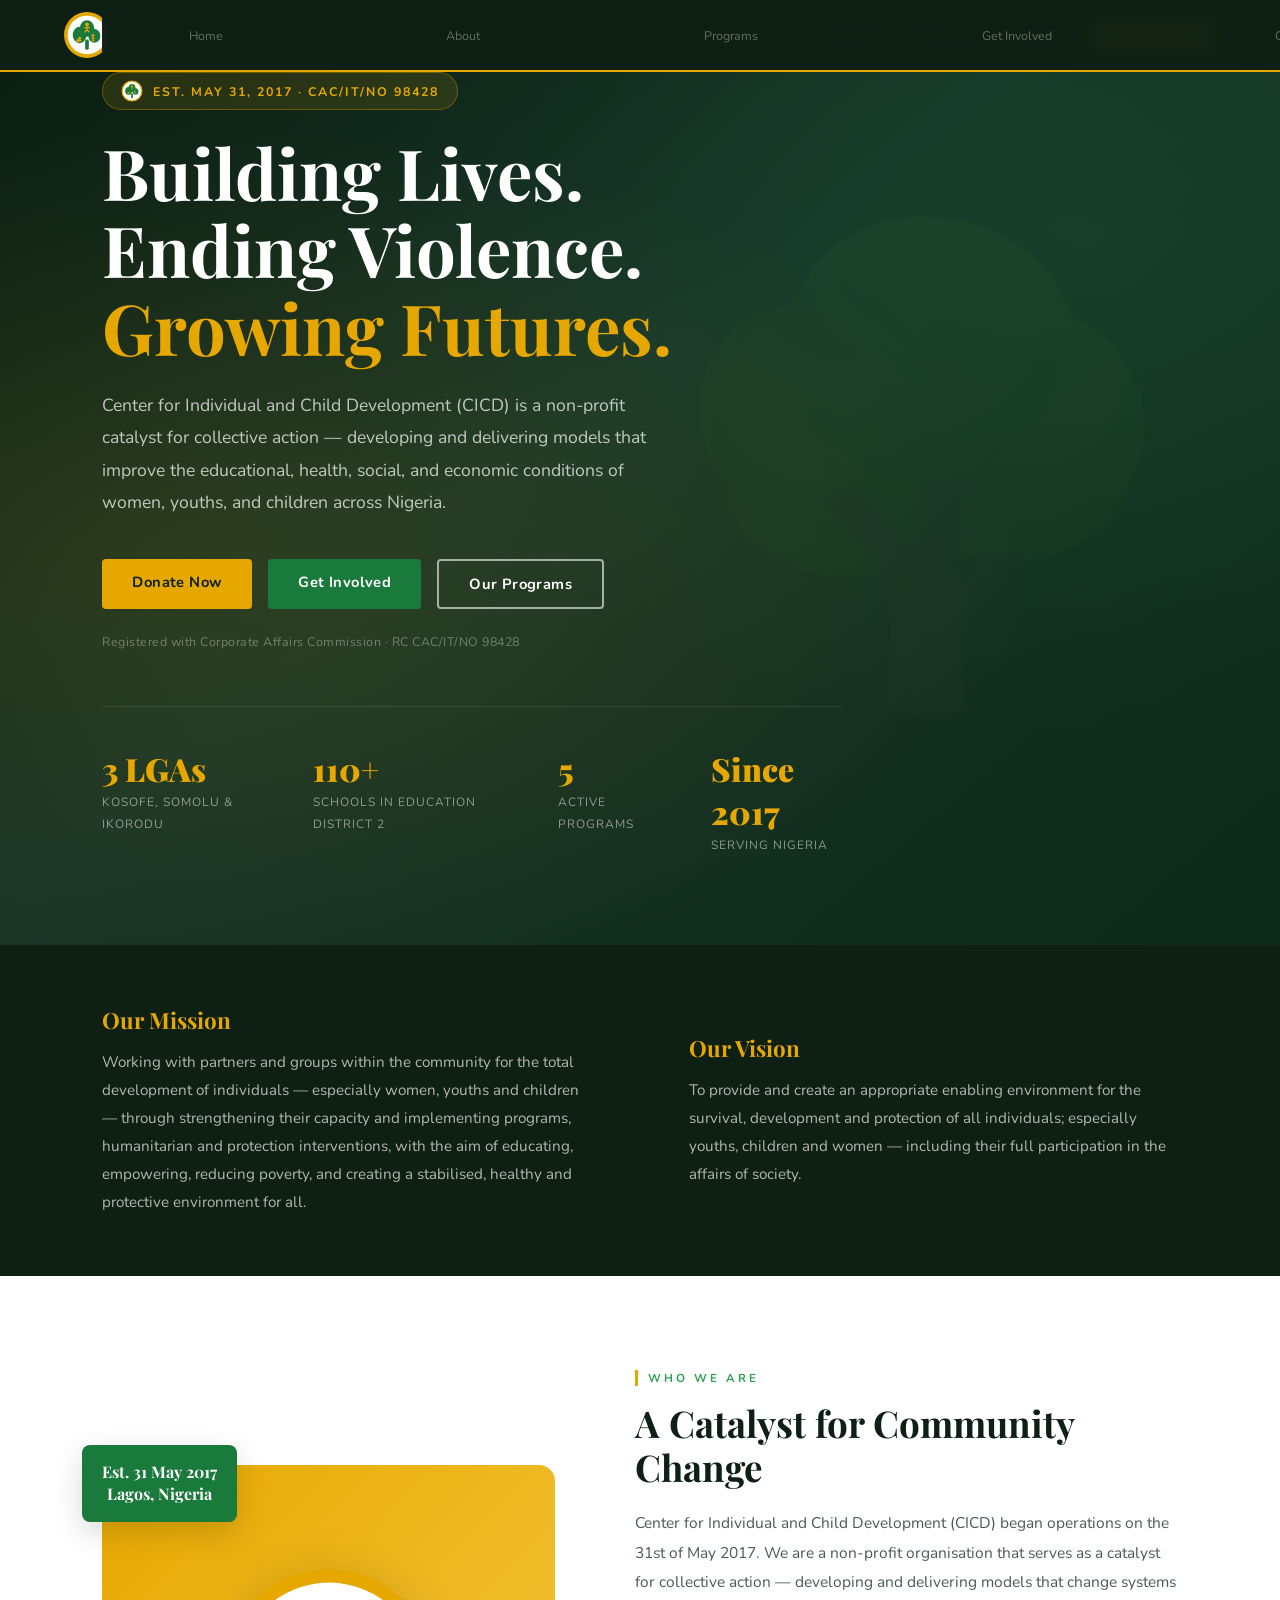
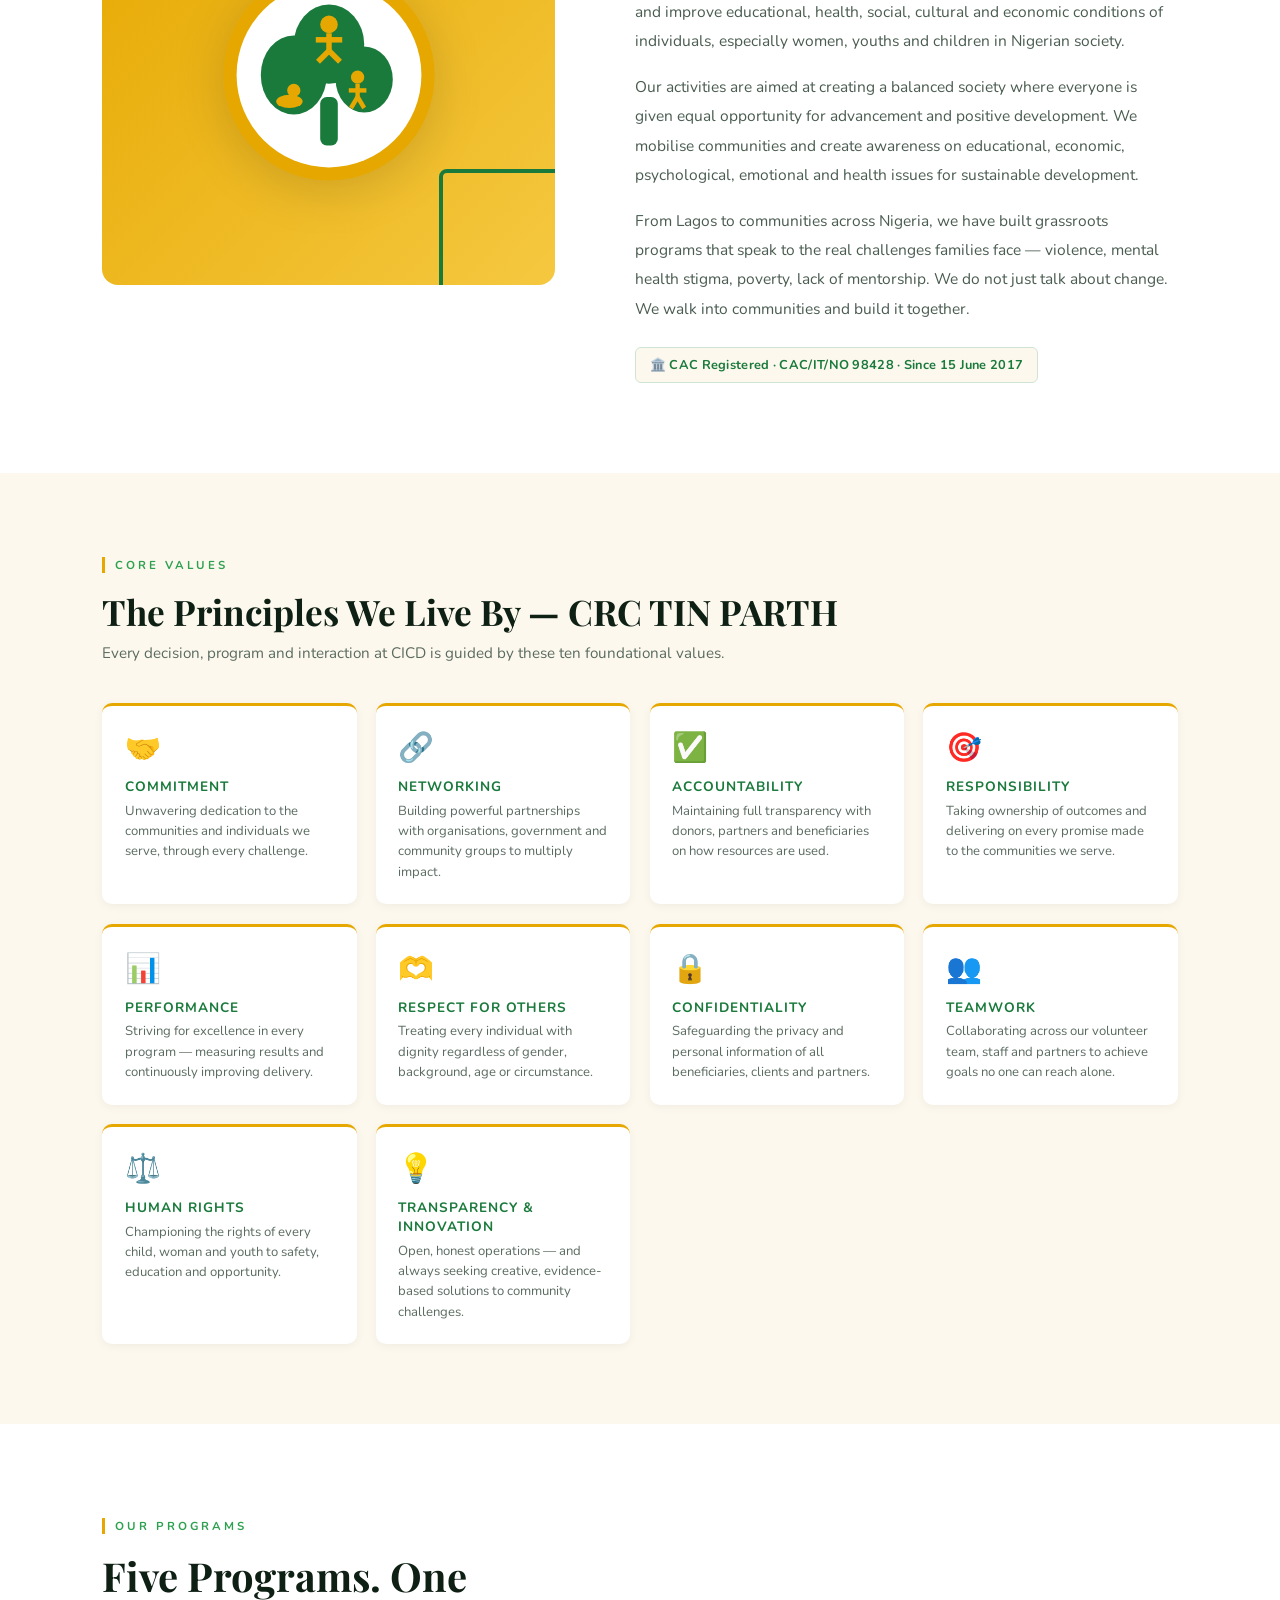
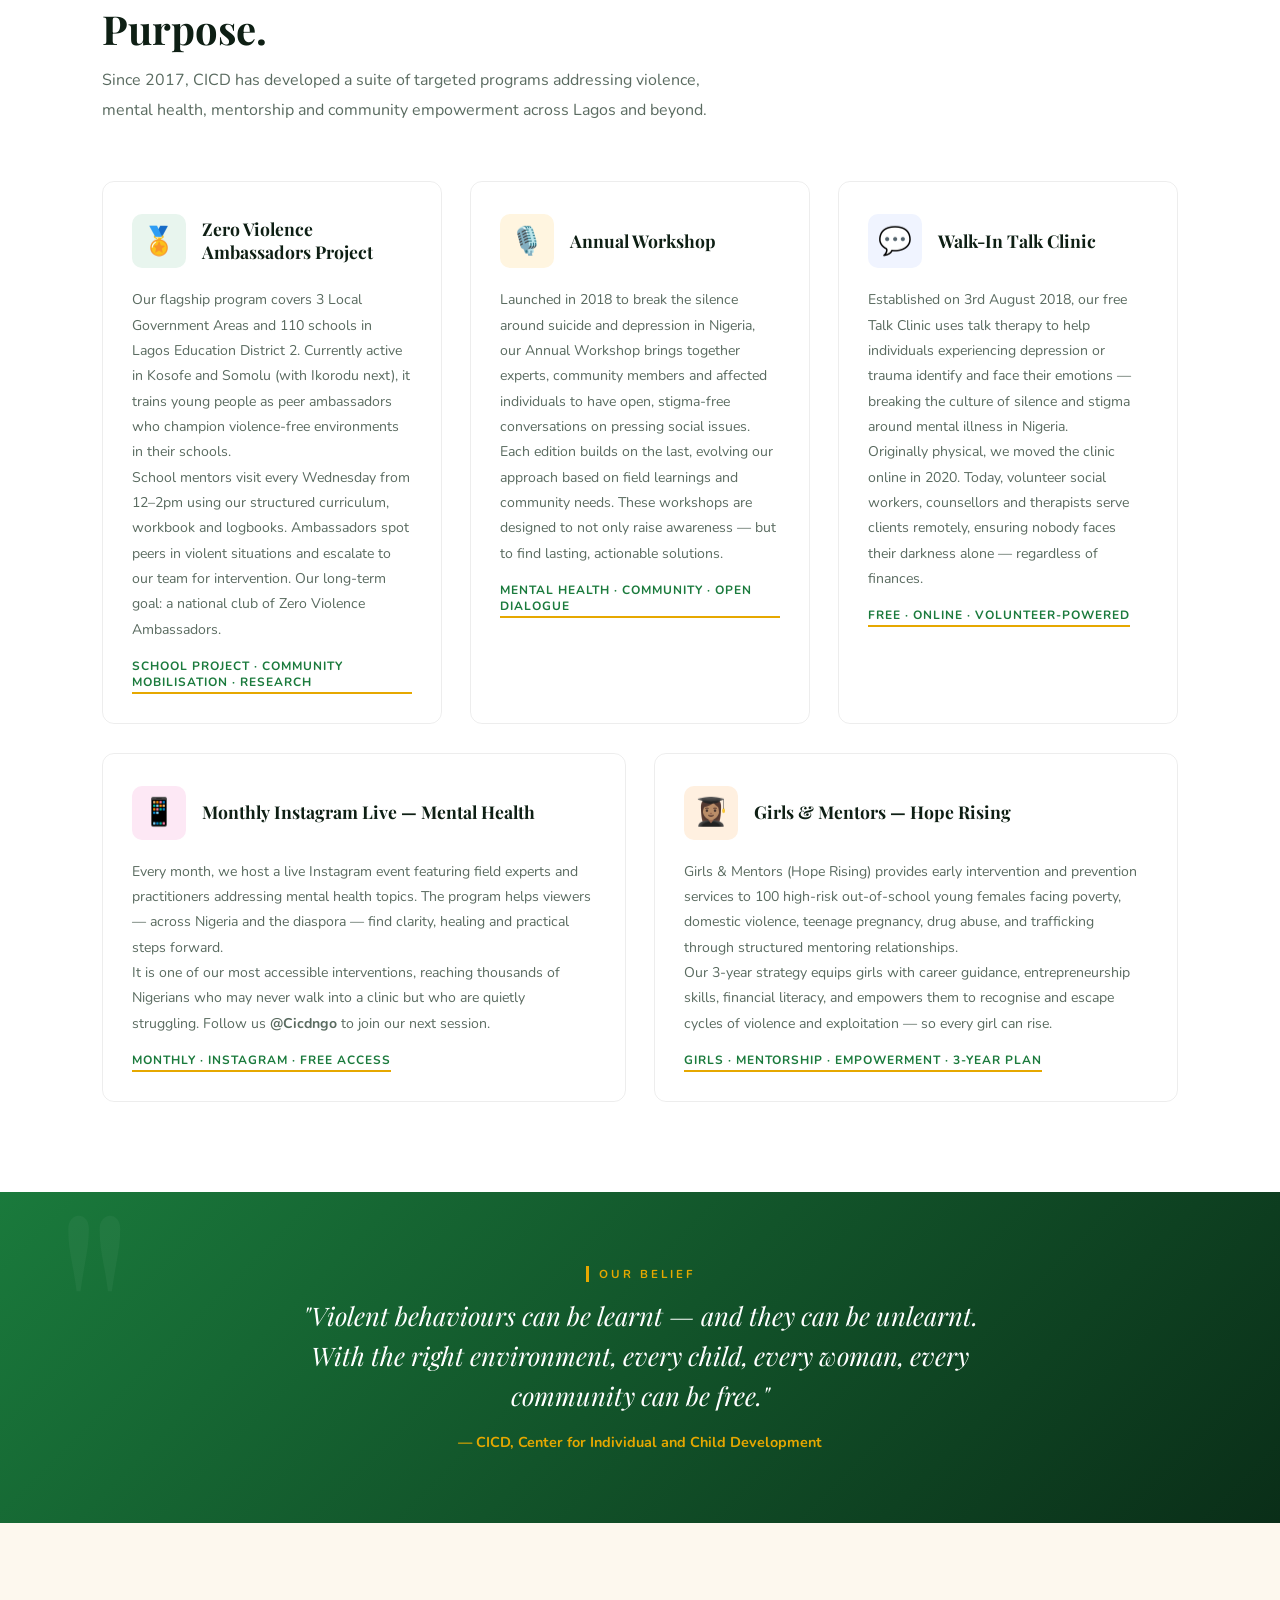
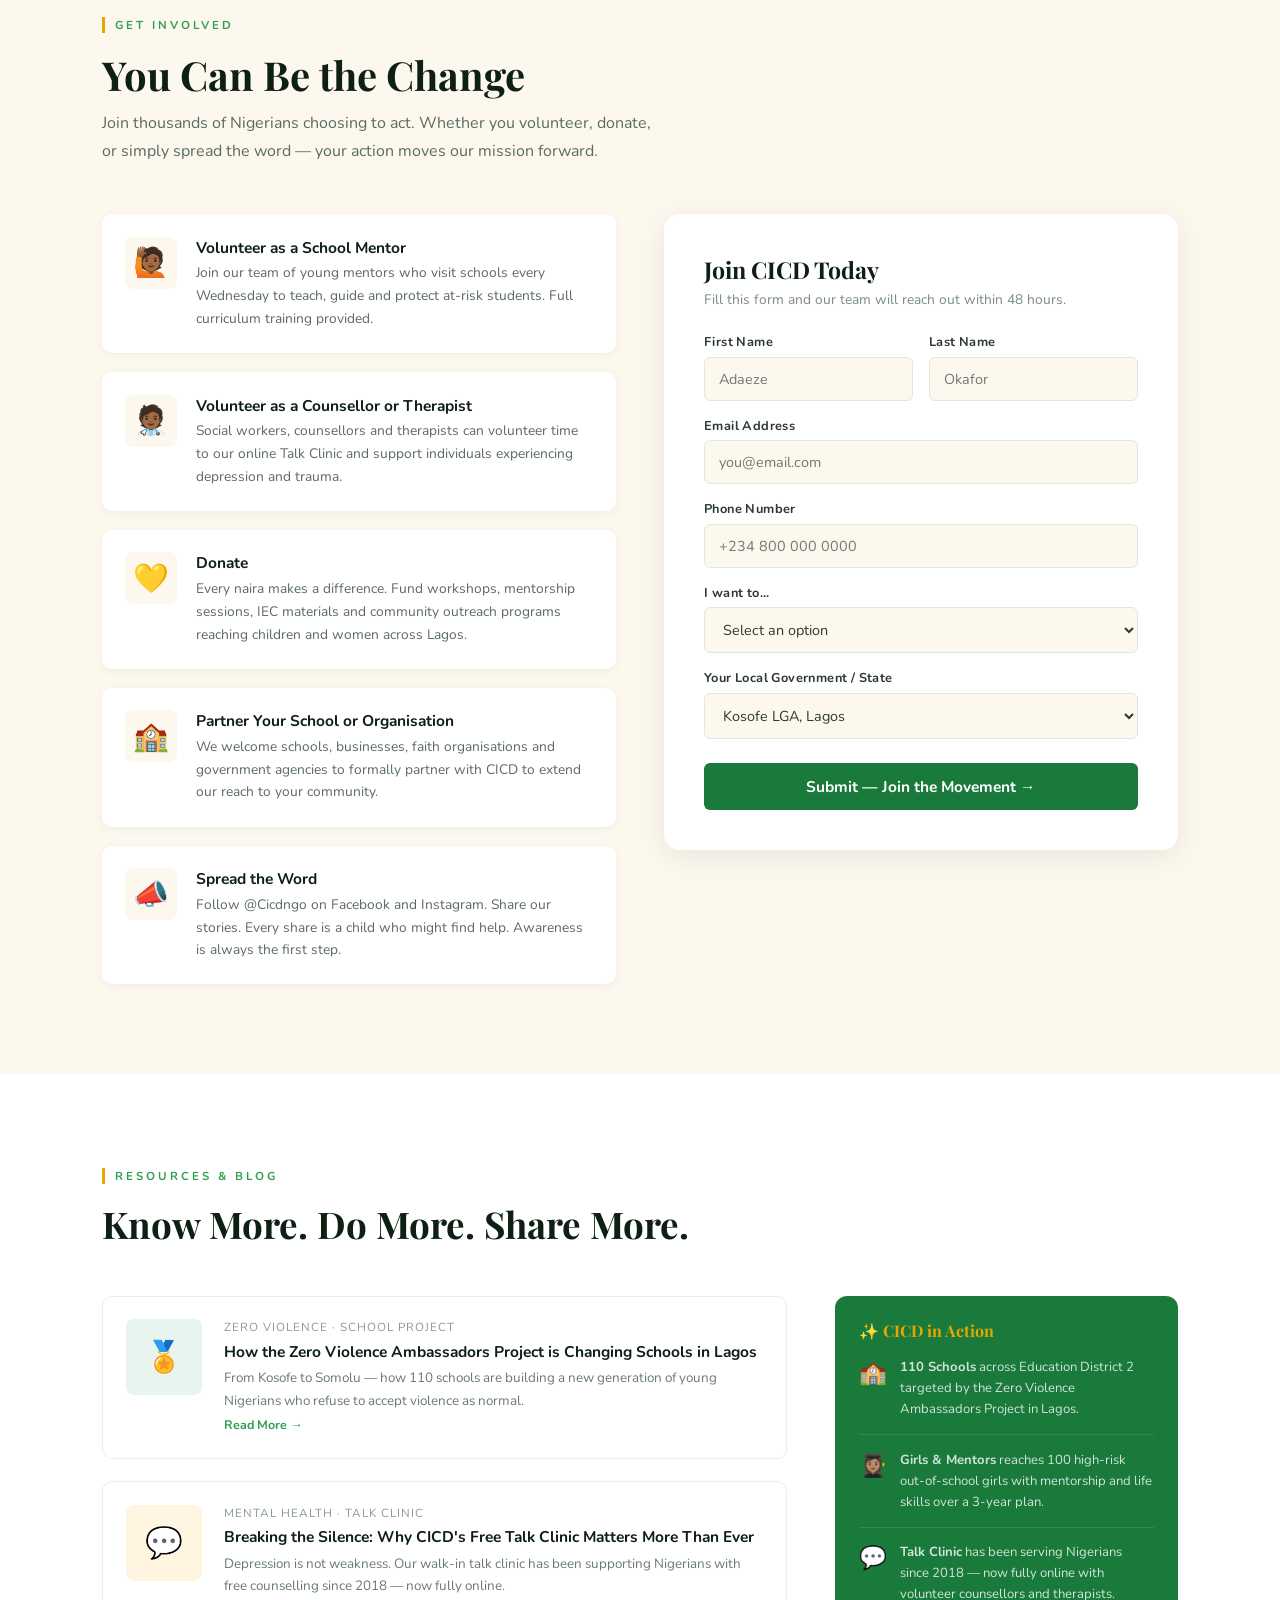
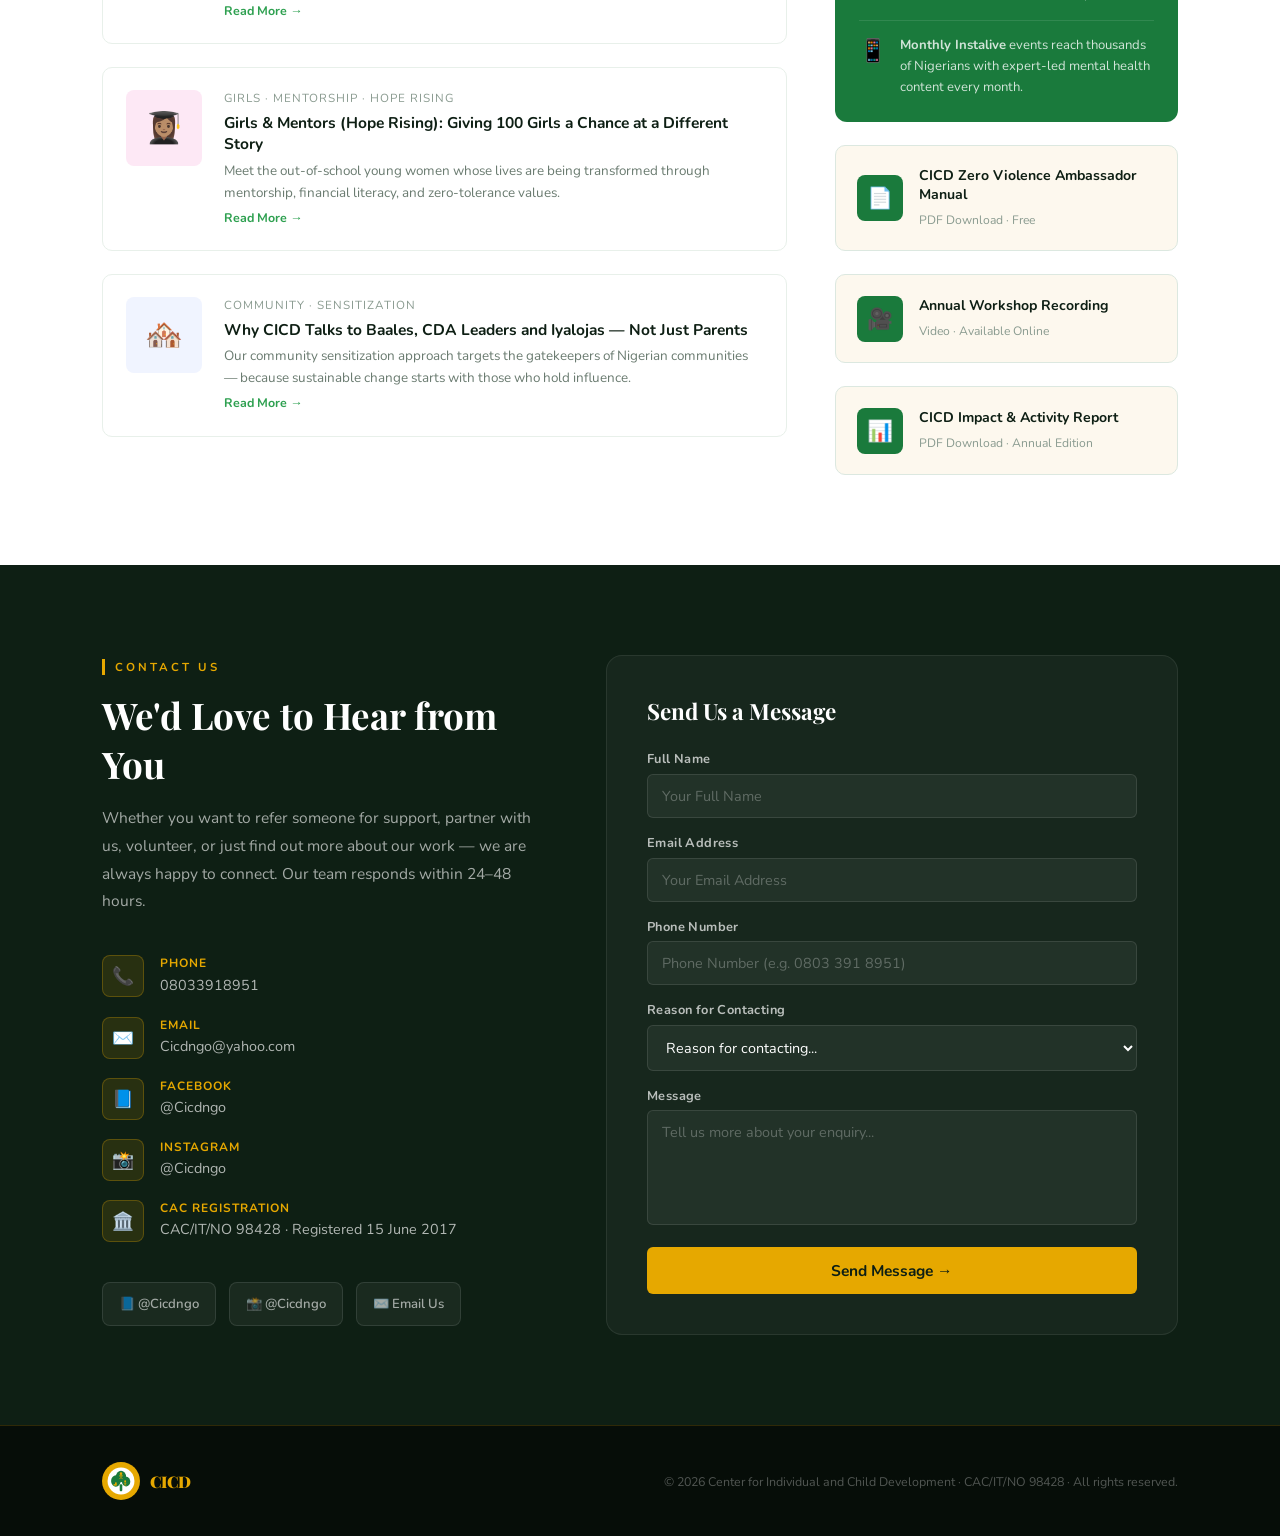
==== index.html @ a1759b42 "Initial commit: CICD NGO website" ====
<!DOCTYPE html>
<html lang="en">
<head>
<meta charset="UTF-8">
<meta name="viewport" content="width=device-width, initial-scale=1.0">
<title>CICD — Center for Individual and Child Development</title>
<meta name="description" content="Center for Individual and Child Development (CICD) is a Lagos-based non-profit developing programs that improve educational, health, social, and economic conditions for women, youths, and children across Nigeria.">
<meta property="og:title" content="CICD — Center for Individual and Child Development">
<meta property="og:description" content="A non-profit catalyst for collective action — ending violence, building lives and growing futures across Nigeria since 2017.">
<meta property="og:type" content="website">
<meta name="twitter:card" content="summary">
<meta name="twitter:title" content="CICD — Center for Individual and Child Development">
<meta name="twitter:description" content="A non-profit catalyst for collective action — ending violence, building lives and growing futures across Nigeria since 2017.">
<link rel="icon" href="data:image/svg+xml,<svg xmlns='http://www.w3.org/2000/svg' viewBox='0 0 100 100'><circle cx='50' cy='50' r='50' fill='%23e6a800'/><circle cx='50' cy='50' r='42' fill='white'/><rect x='46' y='58' width='8' height='24' rx='3' fill='%231a7a3c'/><ellipse cx='34' cy='50' rx='15' ry='18' fill='%231a7a3c'/><ellipse cx='66' cy='52' rx='13' ry='15' fill='%231a7a3c'/><ellipse cx='50' cy='34' rx='16' ry='18' fill='%231a7a3c'/></svg>" type="image/svg+xml">
<link rel="preconnect" href="https://fonts.googleapis.com">
<link rel="preconnect" href="https://fonts.gstatic.com" crossorigin>
<link href="https://fonts.googleapis.com/css2?family=Playfair+Display:wght@700;900&family=Nunito:wght@300;400;600;700&display=swap" rel="stylesheet">
<style>
  :root {
    --green: #1a7a3c;
    --green-light: #2ea050;
    --gold: #e6a800;
    --gold-dark: #c48f00;
    --cream: #fdf8ee;
    --dark: #0e1f14;
    --text: #2c3a2e;
    --white: #ffffff;
    --accent: #f5a623;
  }

  * { margin: 0; padding: 0; box-sizing: border-box; }
  html { scroll-behavior: smooth; }

  body {
    font-family: 'Nunito', sans-serif;
    color: var(--text);
    background: var(--cream);
    overflow-x: hidden;
  }

  h1, h2, h3 { font-family: 'Playfair Display', serif; }

  /* ===== NAV ===== */
  nav {
    position: fixed; top: 0; width: 100%; z-index: 1000;
    background: rgba(14,31,20,0.97);
    backdrop-filter: blur(10px);
    display: flex; align-items: center; justify-content: space-between;
    padding: 0 5%;
    height: 72px;
    border-bottom: 2px solid var(--gold);
  }

  .nav-brand {
    display: flex; align-items: center; gap: 12px;
    text-decoration: none;
  }

  /* CICD Logo SVG embedded */
  .nav-logo-img {
    width: 46px; height: 46px;
    border-radius: 50%;
    background: var(--gold);
    display: flex; align-items: center; justify-content: center;
    font-size: 1.5rem;
    flex-shrink: 0;
    overflow: hidden;
  }

  .nav-logo-img svg { width: 100%; height: 100%; }

  .nav-logo-text {
    display: flex; flex-direction: column;
  }

  .nav-logo-abbr {
    font-family: 'Playfair Display', serif;
    color: var(--gold);
    font-size: 1.25rem;
    font-weight: 900;
    line-height: 1;
  }

  .nav-logo-full {
    color: rgba(255,255,255,0.55);
    font-size: 0.62rem;
    letter-spacing: 0.5px;
    line-height: 1.2;
  }

  .nav-links { display: flex; gap: 1.8rem; list-style: none; }
  .nav-links a {
    color: rgba(255,255,255,0.8);
    text-decoration: none;
    font-size: 0.88rem;
    font-weight: 600;
    letter-spacing: 0.4px;
    transition: color 0.2s;
  }
  .nav-links a:hover { color: var(--gold); }

  .nav-cta {
    background: var(--gold) !important;
    color: var(--dark) !important;
    padding: 8px 20px;
    border-radius: 4px;
    font-weight: 700 !important;
  }
  .nav-cta:hover { background: var(--gold-dark) !important; }

  /* ===== SECTIONS ===== */
  section { padding: 90px 8%; }

  .section-label {
    display: inline-block;
    font-size: 0.72rem;
    font-weight: 700;
    letter-spacing: 3px;
    text-transform: uppercase;
    color: var(--green-light);
    margin-bottom: 0.9rem;
    border-left: 3px solid var(--gold);
    padding-left: 10px;
  }

  .btn {
    display: inline-block;
    padding: 13px 30px;
    border-radius: 4px;
    font-weight: 700;
    font-size: 0.92rem;
    text-decoration: none;
    cursor: pointer;
    border: none;
    transition: all 0.2s;
    font-family: 'Nunito', sans-serif;
    letter-spacing: 0.4px;
  }

  .btn-primary { background: var(--green); color: var(--white); }
  .btn-primary:hover { background: var(--green-light); transform: translateY(-2px); box-shadow: 0 8px 20px rgba(26,122,60,0.3); }

  .btn-gold { background: var(--gold); color: var(--dark); }
  .btn-gold:hover { background: var(--gold-dark); transform: translateY(-2px); }

  .btn-outline { background: transparent; color: var(--white); border: 2px solid rgba(255,255,255,0.6); }
  .btn-outline:hover { background: var(--white); color: var(--dark); }

  /* ===== HERO ===== */
  #home {
    min-height: 100vh;
    background: linear-gradient(140deg, #0a1c0f 0%, #163328 45%, #0e2a18 100%);
    display: flex; align-items: center;
    position: relative;
    overflow: hidden;
    padding-top: 72px;
  }

  #home::before {
    content: '';
    position: absolute; inset: 0;
    background:
      radial-gradient(ellipse at 15% 60%, rgba(230,168,0,0.12) 0%, transparent 55%),
      radial-gradient(ellipse at 85% 25%, rgba(46,160,80,0.12) 0%, transparent 50%);
  }

  .hero-tree-bg {
    position: absolute;
    right: 6%;
    top: 50%;
    transform: translateY(-50%);
    opacity: 0.04;
    font-size: 28rem;
    pointer-events: none;
    user-select: none;
  }

  .hero-content {
    position: relative; z-index: 2;
    max-width: 740px;
    animation: fadeUp 0.9s ease both;
  }

  .hero-badge {
    display: inline-flex; align-items: center; gap: 10px;
    background: rgba(230,168,0,0.12);
    border: 1px solid rgba(230,168,0,0.35);
    color: var(--gold);
    padding: 7px 18px;
    border-radius: 100px;
    font-size: 0.78rem;
    font-weight: 700;
    letter-spacing: 2px;
    text-transform: uppercase;
    margin-bottom: 1.5rem;
  }

  /* inline CICD logo in hero */
  .hero-badge-logo {
    width: 22px; height: 22px;
    border-radius: 50%;
    overflow: hidden;
    display: inline-flex;
    flex-shrink: 0;
  }

  h1.hero-headline {
    font-size: clamp(2.6rem, 5.5vw, 4.5rem);
    color: var(--white);
    line-height: 1.1;
    margin-bottom: 1.4rem;
  }

  h1.hero-headline span { color: var(--gold); }

  .hero-mission {
    font-size: 1.1rem;
    color: rgba(255,255,255,0.72);
    line-height: 1.85;
    max-width: 580px;
    margin-bottom: 2.5rem;
  }

  .hero-btns { display: flex; gap: 1rem; flex-wrap: wrap; }

  .hero-reg {
    margin-top: 1.5rem;
    font-size: 0.78rem;
    color: rgba(255,255,255,0.35);
    letter-spacing: 0.5px;
  }

  .hero-stats {
    display: flex; gap: 3rem;
    margin-top: 3.5rem;
    padding-top: 2.5rem;
    border-top: 1px solid rgba(255,255,255,0.1);
    animation: fadeUp 0.9s 0.25s ease both;
  }

  .stat-num {
    font-family: 'Playfair Display', serif;
    font-size: 2rem;
    color: var(--gold);
    font-weight: 900;
    display: block;
  }

  .stat-label {
    font-size: 0.75rem;
    color: rgba(255,255,255,0.5);
    text-transform: uppercase;
    letter-spacing: 1px;
  }

  /* ===== MISSION/VISION STRIP ===== */
  .mv-strip {
    background: var(--dark);
    padding: 60px 8%;
    display: grid;
    grid-template-columns: 1fr 1px 1fr;
    gap: 3rem;
    align-items: center;
  }

  .mv-divider { background: rgba(230,168,0,0.25); }

  .mv-item h3 {
    font-size: 1.4rem;
    color: var(--gold);
    margin-bottom: 0.8rem;
  }

  .mv-item p { color: rgba(255,255,255,0.68); line-height: 1.85; font-size: 0.95rem; }

  /* ===== ABOUT ===== */
  #about { background: var(--white); }

  .about-grid {
    display: grid;
    grid-template-columns: 1fr 1.2fr;
    gap: 5rem;
    align-items: center;
  }

  .about-visual { position: relative; }

  .about-logo-box {
    background: linear-gradient(135deg, var(--gold) 0%, #f5c840 100%);
    border-radius: 16px;
    height: 420px;
    display: flex; align-items: center; justify-content: center;
    position: relative;
    overflow: hidden;
  }

  .about-logo-box::after {
    content: '';
    position: absolute;
    bottom: -22px; right: -22px;
    width: 130px; height: 130px;
    border: 4px solid var(--green);
    border-radius: 8px;
  }

  /* Big CICD logo in about section */
  .about-cicd-logo {
    width: 220px; height: 220px;
    filter: drop-shadow(0 8px 24px rgba(0,0,0,0.15));
  }

  .about-badge {
    position: absolute;
    top: -20px; left: -20px;
    background: var(--green);
    color: var(--white);
    padding: 16px 20px;
    border-radius: 8px;
    font-family: 'Playfair Display', serif;
    font-size: 1rem;
    font-weight: 700;
    text-align: center;
    line-height: 1.4;
    box-shadow: 0 10px 30px rgba(0,0,0,0.15);
  }

  .about-text h2 { font-size: 2.3rem; color: var(--dark); line-height: 1.2; margin-bottom: 1.2rem; }
  .about-text p { font-size: 0.97rem; line-height: 1.9; color: #4a5c50; margin-bottom: 1rem; }

  .reg-chip {
    display: inline-flex; align-items: center; gap: 8px;
    background: var(--cream);
    border: 1px solid #d0e4d4;
    border-radius: 6px;
    padding: 8px 14px;
    font-size: 0.8rem;
    color: var(--green);
    font-weight: 700;
    margin-top: 0.5rem;
    letter-spacing: 0.3px;
  }

  /* Core Values */
  .values-section { background: var(--cream); padding: 80px 8%; }

  .values-section h2 { font-size: 2.2rem; color: var(--dark); margin-bottom: 0.5rem; }
  .values-sub { font-size: 0.95rem; color: #5a6b60; margin-bottom: 2.5rem; }

  .values-grid {
    display: grid;
    grid-template-columns: repeat(4, 1fr);
    gap: 1.2rem;
  }

  .value-card {
    background: var(--white);
    border-radius: 10px;
    padding: 1.4rem;
    border-top: 3px solid var(--gold);
    box-shadow: 0 2px 10px rgba(0,0,0,0.05);
    transition: transform 0.2s;
  }

  .value-card:hover { transform: translateY(-4px); }

  .value-icon { font-size: 1.8rem; margin-bottom: 0.6rem; }

  .value-card h4 {
    font-size: 0.85rem;
    font-weight: 700;
    color: var(--green);
    text-transform: uppercase;
    letter-spacing: 1px;
    margin-bottom: 0.3rem;
  }

  .value-card p { font-size: 0.82rem; color: #5a6b60; line-height: 1.55; }

  /* ===== PROGRAMS ===== */
  #programs { background: var(--white); }

  #programs h2 { font-size: 2.5rem; color: var(--dark); max-width: 520px; margin-bottom: 0.7rem; }
  #programs .intro { font-size: 1rem; color: #5a6b60; max-width: 620px; line-height: 1.85; margin-bottom: 3.5rem; }

  .programs-grid {
    display: grid;
    grid-template-columns: repeat(3, 1fr);
    gap: 1.8rem;
    margin-bottom: 1.8rem;
  }

  .programs-row2 {
    display: grid;
    grid-template-columns: repeat(2, 1fr);
    gap: 1.8rem;
  }

  .program-card {
    border-radius: 12px;
    overflow: hidden;
    border: 1px solid rgba(0,0,0,0.07);
    transition: transform 0.3s, box-shadow 0.3s;
  }

  .program-card:hover { transform: translateY(-7px); box-shadow: 0 14px 40px rgba(0,0,0,0.1); }

  .program-header {
    padding: 2rem 1.8rem 1.2rem;
    display: flex; align-items: center; gap: 1rem;
  }

  .prog-icon {
    width: 54px; height: 54px;
    border-radius: 10px;
    display: flex; align-items: center; justify-content: center;
    font-size: 1.7rem;
    flex-shrink: 0;
  }

  .program-header h3 { font-size: 1.1rem; color: var(--dark); line-height: 1.3; }

  .program-body { padding: 0 1.8rem 1.8rem; }
  .program-body p { font-size: 0.88rem; line-height: 1.8; color: #5a6b60; }

  .prog-tag {
    display: inline-block;
    margin-top: 1rem;
    font-size: 0.75rem;
    font-weight: 700;
    color: var(--green);
    text-transform: uppercase;
    letter-spacing: 1px;
    border-bottom: 2px solid var(--gold);
    padding-bottom: 2px;
  }

  /* QUOTE STRIP */
  .quote-strip {
    background: linear-gradient(135deg, var(--green) 0%, #0a2e18 100%);
    padding: 70px 8%;
    text-align: center;
    position: relative;
    overflow: hidden;
  }

  .quote-strip::before {
    content: '"';
    position: absolute;
    top: -30px; left: 4%;
    font-size: 18rem;
    font-family: 'Playfair Display', serif;
    color: rgba(255,255,255,0.04);
    line-height: 1;
  }

  .quote-strip blockquote {
    font-family: 'Playfair Display', serif;
    font-size: 1.6rem;
    color: var(--white);
    line-height: 1.55;
    max-width: 680px;
    margin: 0 auto 1rem;
    font-style: italic;
    position: relative; z-index: 2;
  }

  .quote-strip cite { font-size: 0.9rem; color: var(--gold); font-style: normal; font-weight: 700; }

  /* ===== GET INVOLVED ===== */
  #get-involved { background: var(--cream); }

  #get-involved h2 { font-size: 2.5rem; color: var(--dark); margin-bottom: 0.5rem; }
  #get-involved .sub { font-size: 1rem; color: #5a6b60; max-width: 560px; line-height: 1.8; margin-bottom: 3rem; }

  .involve-grid {
    display: grid;
    grid-template-columns: 1fr 1fr;
    gap: 3rem;
    align-items: start;
  }

  .ways-list { display: flex; flex-direction: column; gap: 1.2rem; }

  .way-item {
    display: flex; align-items: flex-start; gap: 1.2rem;
    background: var(--white);
    border-radius: 10px;
    padding: 1.4rem;
    box-shadow: 0 2px 10px rgba(0,0,0,0.05);
    transition: transform 0.2s;
  }

  .way-item:hover { transform: translateX(6px); }

  .way-icon {
    font-size: 1.8rem;
    width: 52px; height: 52px;
    display: flex; align-items: center; justify-content: center;
    background: var(--cream);
    border-radius: 8px;
    flex-shrink: 0;
  }

  .way-text h4 { font-size: 0.97rem; color: var(--dark); margin-bottom: 0.3rem; }
  .way-text p { font-size: 0.86rem; color: #5a6b60; line-height: 1.65; }

  .involve-form {
    background: var(--white);
    border-radius: 16px;
    padding: 2.5rem;
    box-shadow: 0 6px 30px rgba(0,0,0,0.08);
  }

  .involve-form h3 { font-size: 1.45rem; color: var(--dark); margin-bottom: 0.3rem; }
  .involve-form .form-sub { font-size: 0.86rem; color: #7a8b80; margin-bottom: 1.5rem; }

  .form-group { margin-bottom: 1rem; }

  .form-group label {
    display: block;
    font-size: 0.8rem;
    font-weight: 700;
    color: var(--text);
    margin-bottom: 0.35rem;
    letter-spacing: 0.4px;
  }

  .form-group input,
  .form-group select,
  .form-group textarea {
    width: 100%;
    padding: 11px 14px;
    border: 1.5px solid #dce8e0;
    border-radius: 6px;
    font-family: 'Nunito', sans-serif;
    font-size: 0.9rem;
    color: var(--text);
    background: var(--cream);
    transition: border-color 0.2s;
    outline: none;
  }

  .form-group input:focus,
  .form-group select:focus,
  .form-group textarea:focus { border-color: var(--green-light); }

  .form-row { display: grid; grid-template-columns: 1fr 1fr; gap: 1rem; }

  .form-submit {
    width: 100%;
    padding: 13px;
    background: var(--green);
    color: var(--white);
    border: none;
    border-radius: 6px;
    font-family: 'Nunito', sans-serif;
    font-size: 0.97rem;
    font-weight: 700;
    cursor: pointer;
    transition: background 0.2s, transform 0.2s;
    margin-top: 0.5rem;
  }

  .form-submit:hover { background: var(--green-light); transform: translateY(-2px); }

  /* ===== RESOURCES ===== */
  #resources { background: var(--white); }
  #resources h2 { font-size: 2.3rem; color: var(--dark); margin-bottom: 0.5rem; }

  .resources-grid {
    display: grid;
    grid-template-columns: 2fr 1fr;
    gap: 3rem;
    margin-top: 3rem;
  }

  .blog-list { display: flex; flex-direction: column; gap: 1.4rem; }

  .blog-card {
    display: flex; gap: 1.4rem;
    padding: 1.4rem;
    border: 1px solid #e8f0ea;
    border-radius: 10px;
    transition: border-color 0.2s, box-shadow 0.2s;
  }

  .blog-card:hover { border-color: var(--green-light); box-shadow: 0 4px 16px rgba(46,160,80,0.1); }

  .blog-thumb {
    width: 76px; height: 76px;
    border-radius: 8px;
    display: flex; align-items: center; justify-content: center;
    font-size: 1.9rem;
    flex-shrink: 0;
  }

  .blog-meta { font-size: 0.73rem; color: #8a9b90; margin-bottom: 0.35rem; text-transform: uppercase; letter-spacing: 1px; }

  .blog-card h4 { font-size: 0.97rem; color: var(--dark); margin-bottom: 0.3rem; line-height: 1.4; }
  .blog-card p { font-size: 0.84rem; color: #6a7b70; line-height: 1.65; }

  .blog-read { font-size: 0.78rem; font-weight: 700; color: var(--green-light); text-decoration: none; display: inline-block; margin-top: 0.3rem; }

  .resources-sidebar { display: flex; flex-direction: column; gap: 1.4rem; }

  .download-card {
    background: var(--cream);
    border-radius: 10px;
    padding: 1.3rem;
    display: flex; align-items: center; gap: 1rem;
    text-decoration: none;
    transition: transform 0.2s;
    border: 1px solid #dce8e0;
  }

  .download-card:hover { transform: translateY(-4px); }

  .dl-icon {
    width: 46px; height: 46px;
    background: var(--green);
    border-radius: 8px;
    display: flex; align-items: center; justify-content: center;
    font-size: 1.3rem;
    flex-shrink: 0;
  }

  .dl-info h4 { font-size: 0.88rem; color: var(--dark); margin-bottom: 0.2rem; }
  .dl-info span { font-size: 0.76rem; color: #8a9b90; }

  .sidebar-impact {
    background: var(--green);
    border-radius: 12px;
    padding: 1.5rem;
    color: var(--white);
  }

  .sidebar-impact h3 { font-size: 1rem; color: var(--gold); margin-bottom: 1rem; }

  .impact-item {
    display: flex; gap: 0.8rem;
    align-items: flex-start;
    margin-bottom: 0.9rem;
    padding-bottom: 0.9rem;
    border-bottom: 1px solid rgba(255,255,255,0.1);
  }

  .impact-item:last-child { border: none; margin: 0; padding: 0; }
  .impact-item .emoji { font-size: 1.4rem; }
  .impact-item p { font-size: 0.82rem; line-height: 1.6; color: rgba(255,255,255,0.8); }

  /* ===== CONTACT ===== */
  #contact { background: var(--dark); }

  .contact-grid {
    display: grid;
    grid-template-columns: 1fr 1.3fr;
    gap: 4rem;
    align-items: start;
  }

  .contact-info h2 { font-size: 2.3rem; color: var(--white); margin-bottom: 1rem; }
  .contact-info > p { font-size: 0.97rem; color: rgba(255,255,255,0.62); line-height: 1.8; margin-bottom: 2.5rem; }

  .contact-details { display: flex; flex-direction: column; gap: 1.2rem; }

  .contact-item { display: flex; align-items: flex-start; gap: 1rem; }

  .contact-icon {
    width: 42px; height: 42px;
    background: rgba(230,168,0,0.12);
    border: 1px solid rgba(230,168,0,0.28);
    border-radius: 8px;
    display: flex; align-items: center; justify-content: center;
    font-size: 1.1rem;
    flex-shrink: 0;
  }

  .contact-item h4 { font-size: 0.75rem; color: var(--gold); margin-bottom: 0.2rem; letter-spacing: 1px; text-transform: uppercase; }
  .contact-item p { font-size: 0.9rem; color: rgba(255,255,255,0.68); }
  .contact-item a { color: rgba(255,255,255,0.68); text-decoration: none; }
  .contact-item a:hover { color: var(--gold); }

  .social-links { display: flex; gap: 0.8rem; margin-top: 2.5rem; }

  .social-btn {
    height: 44px;
    padding: 0 16px;
    background: rgba(255,255,255,0.05);
    border: 1px solid rgba(255,255,255,0.1);
    border-radius: 8px;
    display: flex; align-items: center; justify-content: center;
    text-decoration: none;
    font-size: 0.82rem;
    color: rgba(255,255,255,0.6);
    font-weight: 600;
    gap: 6px;
    transition: background 0.2s, border-color 0.2s, color 0.2s;
  }

  .social-btn:hover { background: rgba(230,168,0,0.15); border-color: var(--gold); color: var(--gold); }

  .contact-form {
    background: rgba(255,255,255,0.04);
    border: 1px solid rgba(255,255,255,0.08);
    border-radius: 16px;
    padding: 2.5rem;
  }

  .contact-form h3 { font-size: 1.4rem; color: var(--white); margin-bottom: 1.5rem; }

  .contact-form input,
  .contact-form select,
  .contact-form textarea {
    width: 100%;
    padding: 11px 14px;
    background: rgba(255,255,255,0.05);
    border: 1px solid rgba(255,255,255,0.1);
    border-radius: 6px;
    color: var(--white);
    font-family: 'Nunito', sans-serif;
    font-size: 0.9rem;
    outline: none;
    transition: border-color 0.2s;
    margin-bottom: 1rem;
  }

  .contact-form input::placeholder,
  .contact-form textarea::placeholder { color: rgba(255,255,255,0.28); }

  .contact-form input:focus,
  .contact-form textarea:focus { border-color: var(--gold); }

  .contact-form textarea { height: 115px; resize: none; }

  .contact-submit {
    width: 100%;
    padding: 13px;
    background: var(--gold);
    color: var(--dark);
    border: none;
    border-radius: 6px;
    font-family: 'Nunito', sans-serif;
    font-size: 0.97rem;
    font-weight: 700;
    cursor: pointer;
    transition: background 0.2s;
  }

  .contact-submit:hover { background: var(--gold-dark); }

  /* ===== FOOTER ===== */
  footer {
    background: #060d08;
    padding: 36px 8%;
    display: flex;
    align-items: center;
    justify-content: space-between;
    border-top: 1px solid rgba(230,168,0,0.18);
    flex-wrap: wrap;
    gap: 1rem;
  }

  .footer-brand { display: flex; align-items: center; gap: 10px; }

  .footer-logo-circle {
    width: 38px; height: 38px;
    border-radius: 50%;
    background: var(--gold);
    display: flex; align-items: center; justify-content: center;
    font-size: 1.1rem;
  }

  .footer-logo-text {
    font-family: 'Playfair Display', serif;
    color: var(--gold);
    font-size: 1rem;
    font-weight: 900;
  }

  footer p { font-size: 0.78rem; color: rgba(255,255,255,0.3); }

  footer nav a {
    color: rgba(255,255,255,0.35);
    text-decoration: none;
    font-size: 0.78rem;
    margin-left: 1.4rem;
    transition: color 0.2s;
  }

  footer nav a:hover { color: var(--gold); }

  /* ===== HAMBURGER MENU ===== */
  .nav-hamburger {
    display: none;
    background: none;
    border: none;
    cursor: pointer;
    padding: 6px;
    flex-direction: column;
    gap: 5px;
    align-items: center;
    justify-content: center;
  }
  .nav-hamburger span {
    display: block;
    width: 24px;
    height: 2px;
    background: var(--white);
    border-radius: 2px;
    transition: transform 0.3s, opacity 0.3s;
  }
  .nav-hamburger.open span:nth-child(1) { transform: translateY(7px) rotate(45deg); }
  .nav-hamburger.open span:nth-child(2) { opacity: 0; }
  .nav-hamburger.open span:nth-child(3) { transform: translateY(-7px) rotate(-45deg); }

  /* ===== ANIMATION ===== */
  @keyframes fadeUp {
    from { opacity: 0; transform: translateY(28px); }
    to   { opacity: 1; transform: translateY(0); }
  }

  /* ===== RESPONSIVE ===== */
  @media (max-width: 960px) {
    .about-grid, .involve-grid, .resources-grid, .contact-grid { grid-template-columns: 1fr; }
    .programs-grid, .programs-row2 { grid-template-columns: 1fr; }
    .values-grid { grid-template-columns: repeat(2, 1fr); }
    .hero-stats { gap: 1.5rem; flex-wrap: wrap; }
    .mv-strip { grid-template-columns: 1fr; text-align: center; }
    .mv-divider { display: none; }
    .nav-hamburger { display: flex; }
    .nav-links {
      display: none;
      position: absolute;
      top: 72px;
      left: 0;
      width: 100%;
      background: rgba(14,31,20,0.98);
      flex-direction: column;
      gap: 0;
      padding: 0.5rem 0;
      border-top: 1px solid rgba(230,168,0,0.2);
    }
    .nav-links.open { display: flex; }
    .nav-links li { width: 100%; }
    .nav-links a { display: block; padding: 14px 5%; border-bottom: 1px solid rgba(255,255,255,0.05); }
    footer { flex-direction: column; text-align: center; }
    footer nav { margin-top: 0.3rem; }
    footer nav a:first-child { margin-left: 0; }
  }

  .contact-form .form-group { margin-bottom: 1rem; }
  .contact-form .form-group label { color: rgba(255,255,255,0.7); }
  .contact-form .form-group input,
  .contact-form .form-group select,
  .contact-form .form-group textarea { margin-bottom: 0; }
</style>
</head>
<body>

<!-- SVG CICD LOGO DEFINITION (reused throughout) -->
<svg style="display:none" xmlns="http://www.w3.org/2000/svg" id="cicd-logo-def">
  <symbol id="cicd-logo" viewBox="0 0 100 100">
    <!-- Gold outer ring -->
    <circle cx="50" cy="50" r="48" fill="#e6a800" />
    <circle cx="50" cy="50" r="42" fill="white" />
    <!-- Tree trunk -->
    <rect x="46" y="60" width="8" height="22" rx="3" fill="#1a7a3c"/>
    <!-- Tree canopy left -->
    <ellipse cx="34" cy="50" rx="15" ry="18" fill="#1a7a3c"/>
    <!-- Tree canopy right -->
    <ellipse cx="66" cy="52" rx="13" ry="15" fill="#1a7a3c"/>
    <!-- Tree canopy top center -->
    <ellipse cx="50" cy="36" rx="16" ry="18" fill="#1a7a3c"/>
    <!-- Person top -->
    <circle cx="50" cy="27" r="4" fill="#e6a800"/>
    <line x1="50" y1="31" x2="50" y2="39" stroke="#e6a800" stroke-width="2.5"/>
    <line x1="44" y1="34" x2="56" y2="34" stroke="#e6a800" stroke-width="2.5"/>
    <line x1="50" y1="39" x2="45" y2="44" stroke="#e6a800" stroke-width="2.5"/>
    <line x1="50" y1="39" x2="55" y2="44" stroke="#e6a800" stroke-width="2.5"/>
    <!-- Person bottom right -->
    <circle cx="63" cy="51" r="3" fill="#e6a800"/>
    <line x1="63" y1="54" x2="63" y2="60" stroke="#e6a800" stroke-width="2"/>
    <line x1="59" y1="57" x2="67" y2="57" stroke="#e6a800" stroke-width="2"/>
    <line x1="63" y1="60" x2="60" y2="65" stroke="#e6a800" stroke-width="2"/>
    <line x1="63" y1="60" x2="66" y2="65" stroke="#e6a800" stroke-width="2"/>
    <!-- Child left (crawling) -->
    <circle cx="34" cy="57" r="3" fill="#e6a800"/>
    <ellipse cx="32" cy="62" rx="6" ry="3" fill="#e6a800"/>
  </symbol>
</svg>

<!-- NAV -->
<nav aria-label="Main navigation">
  <a href="#home" class="nav-brand">
    <div class="nav-logo-img">
      <svg viewBox="0 0 100 100" xmlns="http://www.w3.org/2000/svg">
        <use href="#cicd-logo"/>
      </svg>
    </div>
    <div class="nav-logo-text">
      <span class="nav-logo-abbr">CICD</span>
      <span class="nav-logo-full">Center for Individual & Child Development</span>
    </div>
  </a>
  <ul class="nav-links" id="nav-menu">
    <li><a href="#about">About</a></li>
    <li><a href="#programs">Programs</a></li>
    <li><a href="#get-involved">Get Involved</a></li>
    <li><a href="#resources">Resources</a></li>
    <li><a href="#contact">Contact</a></li>
    <li><a href="#get-involved" class="nav-cta">Donate Now</a></li>
  </ul>
  <button class="nav-hamburger" id="nav-hamburger" aria-label="Toggle navigation menu" aria-expanded="false" aria-controls="nav-menu">
    <span></span>
    <span></span>
    <span></span>
  </button>
</nav>

<main>
<!-- HERO -->
<section id="home">
  <div class="hero-tree-bg">🌳</div>
  <div class="hero-content">
    <div class="hero-badge">
      <span class="hero-badge-logo">
        <svg viewBox="0 0 100 100" xmlns="http://www.w3.org/2000/svg" style="width:22px;height:22px;border-radius:50%;"><use href="#cicd-logo"/></svg>
      </span>
      Est. May 31, 2017 · CAC/IT/NO 98428
    </div>
    <h1 class="hero-headline">
      Building Lives.<br>
      Ending Violence.<br>
      <span>Growing Futures.</span>
    </h1>
    <p class="hero-mission">
      Center for Individual and Child Development (CICD) is a non-profit catalyst for collective action — developing and delivering models that improve the educational, health, social, and economic conditions of women, youths, and children across Nigeria.
    </p>
    <div class="hero-btns">
      <a href="#get-involved" class="btn btn-gold">Donate Now</a>
      <a href="#get-involved" class="btn btn-primary">Get Involved</a>
      <a href="#programs" class="btn btn-outline">Our Programs</a>
    </div>
    <p class="hero-reg">Registered with Corporate Affairs Commission · RC CAC/IT/NO 98428</p>
    <div class="hero-stats">
      <div>
        <span class="stat-num">3 LGAs</span>
        <span class="stat-label">Kosofe, Somolu & Ikorodu</span>
      </div>
      <div>
        <span class="stat-num">110+</span>
        <span class="stat-label">Schools in Education District 2</span>
      </div>
      <div>
        <span class="stat-num">5</span>
        <span class="stat-label">Active Programs</span>
      </div>
      <div>
        <span class="stat-num">Since 2017</span>
        <span class="stat-label">Serving Nigeria</span>
      </div>
    </div>
  </div>
</section>

<!-- MISSION / VISION STRIP -->
<div class="mv-strip">
  <div class="mv-item">
    <h3>Our Mission</h3>
    <p>Working with partners and groups within the community for the total development of individuals — especially women, youths and children — through strengthening their capacity and implementing programs, humanitarian and protection interventions, with the aim of educating, empowering, reducing poverty, and creating a stabilised, healthy and protective environment for all.</p>
  </div>
  <div class="mv-divider"></div>
  <div class="mv-item">
    <h3>Our Vision</h3>
    <p>To provide and create an appropriate enabling environment for the survival, development and protection of all individuals; especially youths, children and women — including their full participation in the affairs of society.</p>
  </div>
</div>

<!-- ABOUT -->
<section id="about">
  <div class="about-grid">
    <div class="about-visual">
      <div class="about-logo-box">
        <svg class="about-cicd-logo" viewBox="0 0 100 100" xmlns="http://www.w3.org/2000/svg">
          <use href="#cicd-logo"/>
        </svg>
      </div>
      <div class="about-badge">Est. 31 May 2017<br>Lagos, Nigeria</div>
    </div>
    <div class="about-text">
      <span class="section-label">Who We Are</span>
      <h2>A Catalyst for Community Change</h2>
      <p>Center for Individual and Child Development (CICD) began operations on the 31st of May 2017. We are a non-profit organisation that serves as a catalyst for collective action — developing and delivering models that change systems and improve educational, health, social, cultural and economic conditions of individuals, especially women, youths and children in Nigerian society.</p>
      <p>Our activities are aimed at creating a balanced society where everyone is given equal opportunity for advancement and positive development. We mobilise communities and create awareness on educational, economic, psychological, emotional and health issues for sustainable development.</p>
      <p>From Lagos to communities across Nigeria, we have built grassroots programs that speak to the real challenges families face — violence, mental health stigma, poverty, lack of mentorship. We do not just talk about change. We walk into communities and build it together.</p>
      <span class="reg-chip">🏛️ CAC Registered · CAC/IT/NO 98428 · Since 15 June 2017</span>
    </div>
  </div>
</section>

<!-- CORE VALUES -->
<section class="values-section">
  <span class="section-label">Core Values</span>
  <h2>The Principles We Live By — CRC TIN PARTH</h2>
  <p class="values-sub">Every decision, program and interaction at CICD is guided by these ten foundational values.</p>
  <div class="values-grid">
    <div class="value-card">
      <div class="value-icon">🤝</div>
      <h4>Commitment</h4>
      <p>Unwavering dedication to the communities and individuals we serve, through every challenge.</p>
    </div>
    <div class="value-card">
      <div class="value-icon">🔗</div>
      <h4>Networking</h4>
      <p>Building powerful partnerships with organisations, government and community groups to multiply impact.</p>
    </div>
    <div class="value-card">
      <div class="value-icon">✅</div>
      <h4>Accountability</h4>
      <p>Maintaining full transparency with donors, partners and beneficiaries on how resources are used.</p>
    </div>
    <div class="value-card">
      <div class="value-icon">🎯</div>
      <h4>Responsibility</h4>
      <p>Taking ownership of outcomes and delivering on every promise made to the communities we serve.</p>
    </div>
    <div class="value-card">
      <div class="value-icon">📊</div>
      <h4>Performance</h4>
      <p>Striving for excellence in every program — measuring results and continuously improving delivery.</p>
    </div>
    <div class="value-card">
      <div class="value-icon">🫶</div>
      <h4>Respect for Others</h4>
      <p>Treating every individual with dignity regardless of gender, background, age or circumstance.</p>
    </div>
    <div class="value-card">
      <div class="value-icon">🔒</div>
      <h4>Confidentiality</h4>
      <p>Safeguarding the privacy and personal information of all beneficiaries, clients and partners.</p>
    </div>
    <div class="value-card">
      <div class="value-icon">👥</div>
      <h4>Teamwork</h4>
      <p>Collaborating across our volunteer team, staff and partners to achieve goals no one can reach alone.</p>
    </div>
    <div class="value-card">
      <div class="value-icon">⚖️</div>
      <h4>Human Rights</h4>
      <p>Championing the rights of every child, woman and youth to safety, education and opportunity.</p>
    </div>
    <div class="value-card">
      <div class="value-icon">💡</div>
      <h4>Transparency & Innovation</h4>
      <p>Open, honest operations — and always seeking creative, evidence-based solutions to community challenges.</p>
    </div>
  </div>
</section>

<!-- PROGRAMS -->
<section id="programs">
  <span class="section-label">Our Programs</span>
  <h2>Five Programs. One Purpose.</h2>
  <p class="intro">Since 2017, CICD has developed a suite of targeted programs addressing violence, mental health, mentorship and community empowerment across Lagos and beyond.</p>

  <div class="programs-grid">
    <!-- Zero Violence Ambassadors -->
    <div class="program-card">
      <div class="program-header">
        <div class="prog-icon" style="background:#e8f5ee;">🏅</div>
        <h3>Zero Violence Ambassadors Project</h3>
      </div>
      <div class="program-body">
        <p>Our flagship program covers 3 Local Government Areas and 110 schools in Lagos Education District 2. Currently active in Kosofe and Somolu (with Ikorodu next), it trains young people as peer ambassadors who champion violence-free environments in their schools.</p>
        <p>School mentors visit every Wednesday from 12–2pm using our structured curriculum, workbook and logbooks. Ambassadors spot peers in violent situations and escalate to our team for intervention. Our long-term goal: a national club of Zero Violence Ambassadors.</p>
        <span class="prog-tag">School Project · Community Mobilisation · Research</span>
      </div>
    </div>

    <!-- Annual Workshop -->
    <div class="program-card">
      <div class="program-header">
        <div class="prog-icon" style="background:#fff5e0;">🎙️</div>
        <h3>Annual Workshop</h3>
      </div>
      <div class="program-body">
        <p>Launched in 2018 to break the silence around suicide and depression in Nigeria, our Annual Workshop brings together experts, community members and affected individuals to have open, stigma-free conversations on pressing social issues.</p>
        <p>Each edition builds on the last, evolving our approach based on field learnings and community needs. These workshops are designed to not only raise awareness — but to find lasting, actionable solutions.</p>
        <span class="prog-tag">Mental Health · Community · Open Dialogue</span>
      </div>
    </div>

    <!-- Walk In Talk Clinic -->
    <div class="program-card">
      <div class="program-header">
        <div class="prog-icon" style="background:#f0f4ff;">💬</div>
        <h3>Walk-In Talk Clinic</h3>
      </div>
      <div class="program-body">
        <p>Established on 3rd August 2018, our free Talk Clinic uses talk therapy to help individuals experiencing depression or trauma identify and face their emotions — breaking the culture of silence and stigma around mental illness in Nigeria.</p>
        <p>Originally physical, we moved the clinic online in 2020. Today, volunteer social workers, counsellors and therapists serve clients remotely, ensuring nobody faces their darkness alone — regardless of finances.</p>
        <span class="prog-tag">Free · Online · Volunteer-Powered</span>
      </div>
    </div>
  </div>

  <div class="programs-row2">
    <!-- Monthly Instalive -->
    <div class="program-card">
      <div class="program-header">
        <div class="prog-icon" style="background:#fde8f5;">📱</div>
        <h3>Monthly Instagram Live — Mental Health</h3>
      </div>
      <div class="program-body">
        <p>Every month, we host a live Instagram event featuring field experts and practitioners addressing mental health topics. The program helps viewers — across Nigeria and the diaspora — find clarity, healing and practical steps forward.</p>
        <p>It is one of our most accessible interventions, reaching thousands of Nigerians who may never walk into a clinic but who are quietly struggling. Follow us <strong>@Cicdngo</strong> to join our next session.</p>
        <span class="prog-tag">Monthly · Instagram · Free Access</span>
      </div>
    </div>

    <!-- Girls & Mentors -->
    <div class="program-card">
      <div class="program-header">
        <div class="prog-icon" style="background:#fff0e0;">👩🏽‍🎓</div>
        <h3>Girls & Mentors — Hope Rising</h3>
      </div>
      <div class="program-body">
        <p>Girls & Mentors (Hope Rising) provides early intervention and prevention services to 100 high-risk out-of-school young females facing poverty, domestic violence, teenage pregnancy, drug abuse, and trafficking through structured mentoring relationships.</p>
        <p>Our 3-year strategy equips girls with career guidance, entrepreneurship skills, financial literacy, and empowers them to recognise and escape cycles of violence and exploitation — so every girl can rise.</p>
        <span class="prog-tag">Girls · Mentorship · Empowerment · 3-Year Plan</span>
      </div>
    </div>
  </div>
</section>

<!-- QUOTE STRIP -->
<div class="quote-strip">
  <span class="section-label" style="border-color:var(--gold); color:var(--gold);">Our Belief</span>
  <blockquote>
    "Violent behaviours can be learnt — and they can be unlearnt. With the right environment, every child, every woman, every community can be free."
  </blockquote>
  <cite>— CICD, Center for Individual and Child Development</cite>
</div>

<!-- GET INVOLVED -->
<section id="get-involved">
  <span class="section-label">Get Involved</span>
  <h2>You Can Be the Change</h2>
  <p class="sub">Join thousands of Nigerians choosing to act. Whether you volunteer, donate, or simply spread the word — your action moves our mission forward.</p>

  <div class="involve-grid">
    <div class="ways-list">
      <div class="way-item">
        <div class="way-icon">🙋🏾</div>
        <div class="way-text">
          <h4>Volunteer as a School Mentor</h4>
          <p>Join our team of young mentors who visit schools every Wednesday to teach, guide and protect at-risk students. Full curriculum training provided.</p>
        </div>
      </div>
      <div class="way-item">
        <div class="way-icon">🧑🏾‍⚕️</div>
        <div class="way-text">
          <h4>Volunteer as a Counsellor or Therapist</h4>
          <p>Social workers, counsellors and therapists can volunteer time to our online Talk Clinic and support individuals experiencing depression and trauma.</p>
        </div>
      </div>
      <div class="way-item">
        <div class="way-icon">💛</div>
        <div class="way-text">
          <h4>Donate</h4>
          <p>Every naira makes a difference. Fund workshops, mentorship sessions, IEC materials and community outreach programs reaching children and women across Lagos.</p>
        </div>
      </div>
      <div class="way-item">
        <div class="way-icon">🏫</div>
        <div class="way-text">
          <h4>Partner Your School or Organisation</h4>
          <p>We welcome schools, businesses, faith organisations and government agencies to formally partner with CICD to extend our reach to your community.</p>
        </div>
      </div>
      <div class="way-item">
        <div class="way-icon">📣</div>
        <div class="way-text">
          <h4>Spread the Word</h4>
          <p>Follow @Cicdngo on Facebook and Instagram. Share our stories. Every share is a child who might find help. Awareness is always the first step.</p>
        </div>
      </div>
    </div>

    <div class="involve-form">
      <h3>Join CICD Today</h3>
      <p class="form-sub">Fill this form and our team will reach out within 48 hours.</p>
      <form method="post">
      <div class="form-row">
        <div class="form-group">
          <label for="join-firstname">First Name</label>
          <input type="text" id="join-firstname" name="first_name" placeholder="Adaeze" required autocomplete="given-name">
        </div>
        <div class="form-group">
          <label for="join-lastname">Last Name</label>
          <input type="text" id="join-lastname" name="last_name" placeholder="Okafor" required autocomplete="family-name">
        </div>
      </div>
      <div class="form-group">
        <label for="join-email">Email Address</label>
        <input type="email" id="join-email" name="email" placeholder="you@email.com" required autocomplete="email">
      </div>
      <div class="form-group">
        <label for="join-phone">Phone Number</label>
        <input type="tel" id="join-phone" name="phone" placeholder="+234 800 000 0000" autocomplete="tel">
      </div>
      <div class="form-group">
        <label for="join-interest">I want to...</label>
        <select id="join-interest" name="interest">
          <option value="">Select an option</option>
          <option value="school-mentor">Volunteer as a School Mentor</option>
          <option value="counsellor">Volunteer as a Counsellor / Therapist</option>
          <option value="donate">Make a Donation</option>
          <option value="partner">Partner with CICD (Organisation)</option>
          <option value="girls-mentors">Join Girls &amp; Mentors Program</option>
          <option value="workshop">Attend an Annual Workshop</option>
          <option value="learn-more">Learn More</option>
        </select>
      </div>
      <div class="form-group">
        <label for="join-lga">Your Local Government / State</label>
        <select id="join-lga" name="lga">
          <option value="kosofe">Kosofe LGA, Lagos</option>
          <option value="somolu">Somolu LGA, Lagos</option>
          <option value="ikorodu">Ikorodu LGA, Lagos</option>
          <option value="other-lagos">Other LGA, Lagos</option>
          <option value="outside-lagos">Outside Lagos</option>
        </select>
      </div>
      <button type="submit" class="form-submit">Submit — Join the Movement →</button>
      </form>
    </div>
  </div>
</section>

<!-- RESOURCES -->
<section id="resources">
  <span class="section-label">Resources & Blog</span>
  <h2>Know More. Do More. Share More.</h2>

  <div class="resources-grid">
    <div class="blog-list">
      <div class="blog-card">
        <div class="blog-thumb" style="background:#e8f5ee;">🏅</div>
        <div>
          <div class="blog-meta">Zero Violence · School Project</div>
          <h4>How the Zero Violence Ambassadors Project is Changing Schools in Lagos</h4>
          <p>From Kosofe to Somolu — how 110 schools are building a new generation of young Nigerians who refuse to accept violence as normal.</p>
          <a href="#" class="blog-read">Read More →</a>
        </div>
      </div>
      <div class="blog-card">
        <div class="blog-thumb" style="background:#fff5e0;">💬</div>
        <div>
          <div class="blog-meta">Mental Health · Talk Clinic</div>
          <h4>Breaking the Silence: Why CICD's Free Talk Clinic Matters More Than Ever</h4>
          <p>Depression is not weakness. Our walk-in talk clinic has been supporting Nigerians with free counselling since 2018 — now fully online.</p>
          <a href="#" class="blog-read">Read More →</a>
        </div>
      </div>
      <div class="blog-card">
        <div class="blog-thumb" style="background:#fde8f5;">👩🏽‍🎓</div>
        <div>
          <div class="blog-meta">Girls · Mentorship · Hope Rising</div>
          <h4>Girls & Mentors (Hope Rising): Giving 100 Girls a Chance at a Different Story</h4>
          <p>Meet the out-of-school young women whose lives are being transformed through mentorship, financial literacy, and zero-tolerance values.</p>
          <a href="#" class="blog-read">Read More →</a>
        </div>
      </div>
      <div class="blog-card">
        <div class="blog-thumb" style="background:#f0f4ff;">🏘️</div>
        <div>
          <div class="blog-meta">Community · Sensitization</div>
          <h4>Why CICD Talks to Baales, CDA Leaders and Iyalojas — Not Just Parents</h4>
          <p>Our community sensitization approach targets the gatekeepers of Nigerian communities — because sustainable change starts with those who hold influence.</p>
          <a href="#" class="blog-read">Read More →</a>
        </div>
      </div>
    </div>

    <div class="resources-sidebar">
      <div class="sidebar-impact">
        <h3>✨ CICD in Action</h3>
        <div class="impact-item">
          <span class="emoji">🏫</span>
          <p><strong>110 Schools</strong> across Education District 2 targeted by the Zero Violence Ambassadors Project in Lagos.</p>
        </div>
        <div class="impact-item">
          <span class="emoji">👩🏽‍🎓</span>
          <p><strong>Girls & Mentors</strong> reaches 100 high-risk out-of-school girls with mentorship and life skills over a 3-year plan.</p>
        </div>
        <div class="impact-item">
          <span class="emoji">💬</span>
          <p><strong>Talk Clinic</strong> has been serving Nigerians since 2018 — now fully online with volunteer counsellors and therapists.</p>
        </div>
        <div class="impact-item">
          <span class="emoji">📱</span>
          <p><strong>Monthly Instalive</strong> events reach thousands of Nigerians with expert-led mental health content every month.</p>
        </div>
      </div>

      <a href="#" class="download-card">
        <div class="dl-icon">📄</div>
        <div class="dl-info">
          <h4>CICD Zero Violence Ambassador Manual</h4>
          <span>PDF Download · Free</span>
        </div>
      </a>
      <a href="#" class="download-card">
        <div class="dl-icon">🎥</div>
        <div class="dl-info">
          <h4>Annual Workshop Recording</h4>
          <span>Video · Available Online</span>
        </div>
      </a>
      <a href="#" class="download-card">
        <div class="dl-icon">📊</div>
        <div class="dl-info">
          <h4>CICD Impact & Activity Report</h4>
          <span>PDF Download · Annual Edition</span>
        </div>
      </a>
    </div>
  </div>
</section>

<!-- CONTACT -->
<section id="contact">
  <div class="contact-grid">
    <div class="contact-info">
      <span class="section-label" style="color:var(--gold); border-color:var(--gold);">Contact Us</span>
      <h2>We'd Love to Hear from You</h2>
      <p>Whether you want to refer someone for support, partner with us, volunteer, or just find out more about our work — we are always happy to connect. Our team responds within 24–48 hours.</p>

      <div class="contact-details">
        <div class="contact-item">
          <div class="contact-icon">📞</div>
          <div>
            <h4>Phone</h4>
            <p><a href="tel:08033918951">08033918951</a></p>
          </div>
        </div>
        <div class="contact-item">
          <div class="contact-icon">✉️</div>
          <div>
            <h4>Email</h4>
            <p><a href="mailto:Cicdngo@yahoo.com">Cicdngo@yahoo.com</a></p>
          </div>
        </div>
        <div class="contact-item">
          <div class="contact-icon">📘</div>
          <div>
            <h4>Facebook</h4>
            <p><a href="https://facebook.com/Cicdngo" target="_blank" rel="noopener noreferrer">@Cicdngo</a></p>
          </div>
        </div>
        <div class="contact-item">
          <div class="contact-icon">📸</div>
          <div>
            <h4>Instagram</h4>
            <p><a href="https://instagram.com/Cicdngo" target="_blank" rel="noopener noreferrer">@Cicdngo</a></p>
          </div>
        </div>
        <div class="contact-item">
          <div class="contact-icon">🏛️</div>
          <div>
            <h4>CAC Registration</h4>
            <p>CAC/IT/NO 98428 · Registered 15 June 2017</p>
          </div>
        </div>
      </div>

      <div class="social-links">
        <a href="https://facebook.com/Cicdngo" target="_blank" rel="noopener noreferrer" class="social-btn">📘 @Cicdngo</a>
        <a href="https://instagram.com/Cicdngo" target="_blank" rel="noopener noreferrer" class="social-btn">📸 @Cicdngo</a>
        <a href="mailto:Cicdngo@yahoo.com" class="social-btn">✉️ Email Us</a>
      </div>
    </div>

    <div class="contact-form">
      <h3>Send Us a Message</h3>
      <form method="post">
      <div class="form-group">
        <label for="contact-name">Full Name</label>
        <input type="text" id="contact-name" name="name" placeholder="Your Full Name" required autocomplete="name">
      </div>
      <div class="form-group">
        <label for="contact-email">Email Address</label>
        <input type="email" id="contact-email" name="email" placeholder="Your Email Address" required autocomplete="email">
      </div>
      <div class="form-group">
        <label for="contact-phone">Phone Number</label>
        <input type="tel" id="contact-phone" name="phone" placeholder="Phone Number (e.g. 0803 391 8951)" autocomplete="tel">
      </div>
      <div class="form-group">
        <label for="contact-reason">Reason for Contacting</label>
        <select id="contact-reason" name="reason">
          <option value="">Reason for contacting...</option>
          <option value="referral">Referring a child or young person</option>
          <option value="mental-health">Requesting mental health support</option>
          <option value="volunteering">Volunteering</option>
          <option value="partnership">Partnership / Sponsorship</option>
          <option value="media">Media Enquiry</option>
          <option value="donation">Donation</option>
          <option value="general">General Question</option>
        </select>
      </div>
      <div class="form-group">
        <label for="contact-message">Message</label>
        <textarea id="contact-message" name="message" placeholder="Tell us more about your enquiry..."></textarea>
      </div>
      <button type="submit" class="contact-submit">Send Message →</button>
      </form>
    </div>
  </div>
</section>

</main>
<!-- FOOTER -->
<footer>
  <div class="footer-brand">
    <div class="footer-logo-circle">
      <svg viewBox="0 0 100 100" xmlns="http://www.w3.org/2000/svg" style="width:32px;height:32px;border-radius:50%;">
        <use href="#cicd-logo"/>
      </svg>
    </div>
    <span class="footer-logo-text">CICD</span>
  </div>
  <p>© 2026 Center for Individual and Child Development · CAC/IT/NO 98428 · All rights reserved.</p>
  <nav aria-label="Footer navigation">
    <a href="#home">Home</a>
    <a href="#about">About</a>
    <a href="#programs">Programs</a>
    <a href="#get-involved">Get Involved</a>
    <a href="#contact">Contact</a>
  </nav>
</footer>

<script>
  const hamburger = document.getElementById('nav-hamburger');
  const navMenu = document.getElementById('nav-menu');
  if (hamburger && navMenu) {
    hamburger.addEventListener('click', () => {
      const isOpen = navMenu.classList.toggle('open');
      hamburger.classList.toggle('open', isOpen);
      hamburger.setAttribute('aria-expanded', String(isOpen));
    });
    navMenu.querySelectorAll('a').forEach(link => {
      link.addEventListener('click', () => {
        navMenu.classList.remove('open');
        hamburger.classList.remove('open');
        hamburger.setAttribute('aria-expanded', 'false');
      });
    });
  }
</script>
</body>
</html>
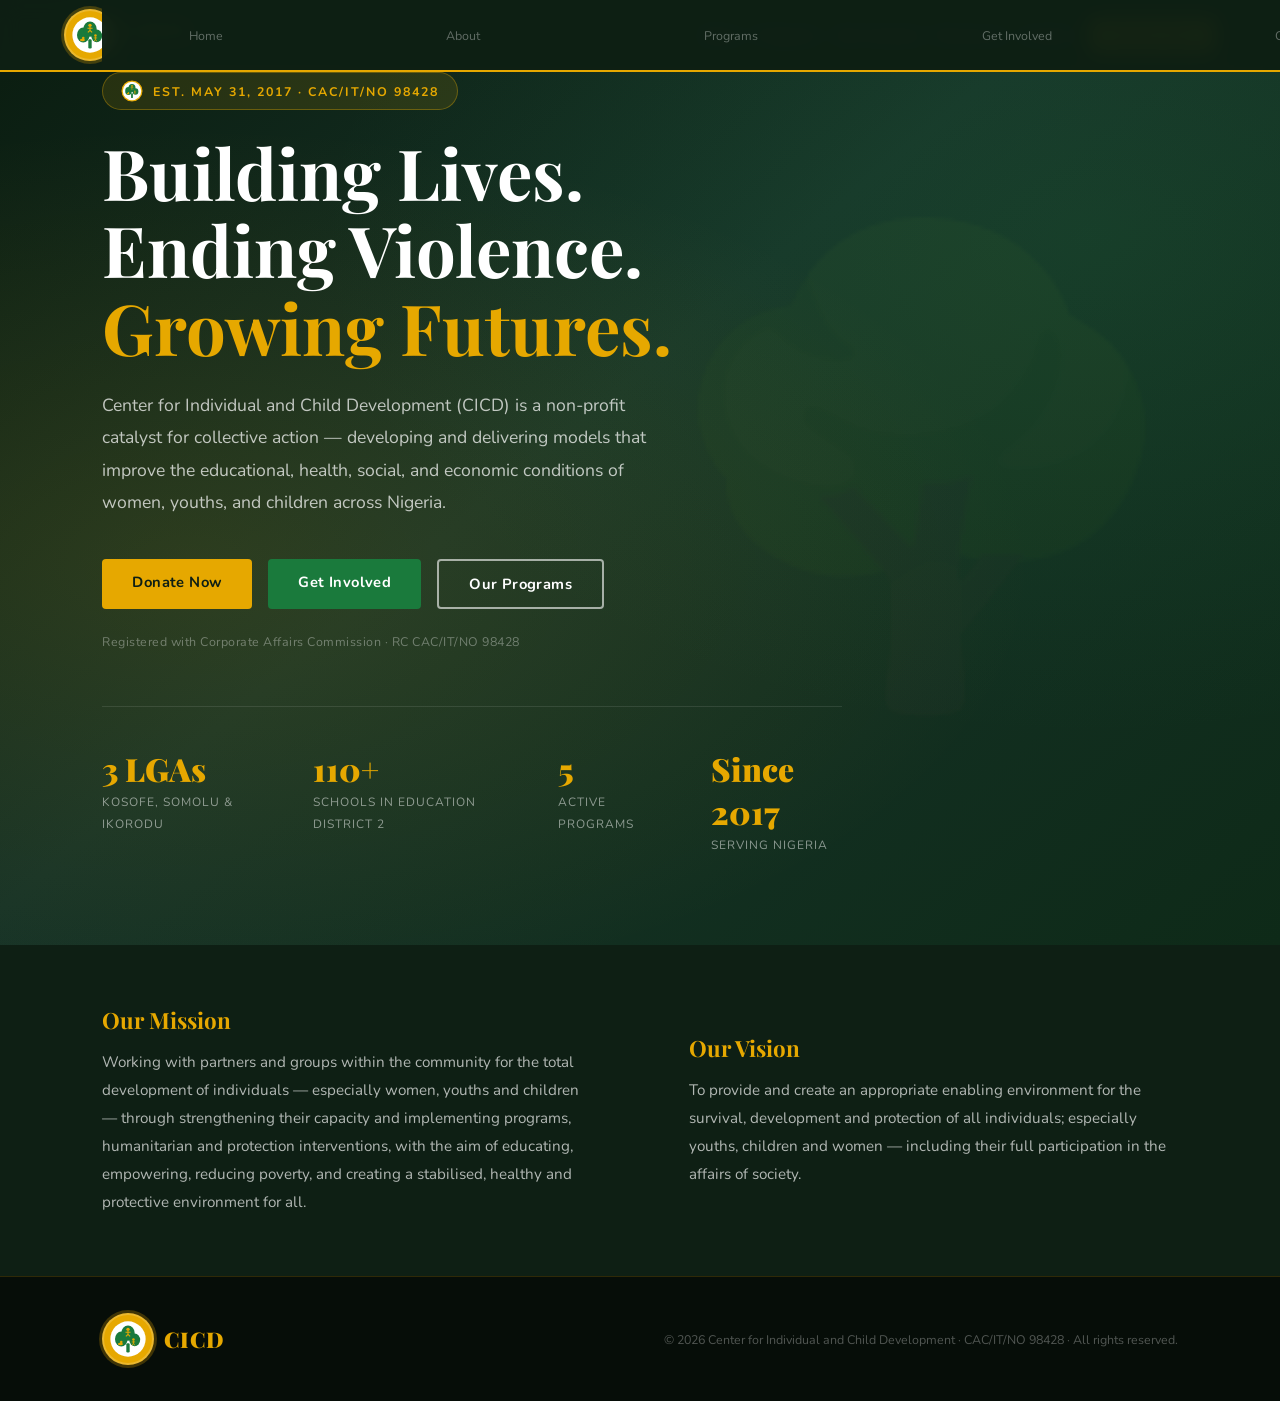
==== commit b9c47ef0: "Match footer logo to nav logo style; tighten nav link spacing" ====
--- a/index.html
+++ b/index.html
@@ -1,4 +1,4 @@
-<!DOCTYPE html>
+﻿<!DOCTYPE html>
 <html lang="en">
 <head>
 <meta charset="UTF-8">
@@ -15,845 +15,7 @@
 <link rel="preconnect" href="https://fonts.googleapis.com">
 <link rel="preconnect" href="https://fonts.gstatic.com" crossorigin>
 <link href="https://fonts.googleapis.com/css2?family=Playfair+Display:wght@700;900&family=Nunito:wght@300;400;600;700&display=swap" rel="stylesheet">
-<style>
-  :root {
-    --green: #1a7a3c;
-    --green-light: #2ea050;
-    --gold: #e6a800;
-    --gold-dark: #c48f00;
-    --cream: #fdf8ee;
-    --dark: #0e1f14;
-    --text: #2c3a2e;
-    --white: #ffffff;
-    --accent: #f5a623;
-  }
-
-  * { margin: 0; padding: 0; box-sizing: border-box; }
-  html { scroll-behavior: smooth; }
-
-  body {
-    font-family: 'Nunito', sans-serif;
-    color: var(--text);
-    background: var(--cream);
-    overflow-x: hidden;
-  }
-
-  h1, h2, h3 { font-family: 'Playfair Display', serif; }
-
-  /* ===== NAV ===== */
-  nav {
-    position: fixed; top: 0; width: 100%; z-index: 1000;
-    background: rgba(14,31,20,0.97);
-    backdrop-filter: blur(10px);
-    display: flex; align-items: center; justify-content: space-between;
-    padding: 0 5%;
-    height: 72px;
-    border-bottom: 2px solid var(--gold);
-  }
-
-  .nav-brand {
-    display: flex; align-items: center; gap: 12px;
-    text-decoration: none;
-  }
-
-  /* CICD Logo SVG embedded */
-  .nav-logo-img {
-    width: 46px; height: 46px;
-    border-radius: 50%;
-    background: var(--gold);
-    display: flex; align-items: center; justify-content: center;
-    font-size: 1.5rem;
-    flex-shrink: 0;
-    overflow: hidden;
-  }
-
-  .nav-logo-img svg { width: 100%; height: 100%; }
-
-  .nav-logo-text {
-    display: flex; flex-direction: column;
-  }
-
-  .nav-logo-abbr {
-    font-family: 'Playfair Display', serif;
-    color: var(--gold);
-    font-size: 1.25rem;
-    font-weight: 900;
-    line-height: 1;
-  }
-
-  .nav-logo-full {
-    color: rgba(255,255,255,0.55);
-    font-size: 0.62rem;
-    letter-spacing: 0.5px;
-    line-height: 1.2;
-  }
-
-  .nav-links { display: flex; gap: 1.8rem; list-style: none; }
-  .nav-links a {
-    color: rgba(255,255,255,0.8);
-    text-decoration: none;
-    font-size: 0.88rem;
-    font-weight: 600;
-    letter-spacing: 0.4px;
-    transition: color 0.2s;
-  }
-  .nav-links a:hover { color: var(--gold); }
-
-  .nav-cta {
-    background: var(--gold) !important;
-    color: var(--dark) !important;
-    padding: 8px 20px;
-    border-radius: 4px;
-    font-weight: 700 !important;
-  }
-  .nav-cta:hover { background: var(--gold-dark) !important; }
-
-  /* ===== SECTIONS ===== */
-  section { padding: 90px 8%; }
-
-  .section-label {
-    display: inline-block;
-    font-size: 0.72rem;
-    font-weight: 700;
-    letter-spacing: 3px;
-    text-transform: uppercase;
-    color: var(--green-light);
-    margin-bottom: 0.9rem;
-    border-left: 3px solid var(--gold);
-    padding-left: 10px;
-  }
-
-  .btn {
-    display: inline-block;
-    padding: 13px 30px;
-    border-radius: 4px;
-    font-weight: 700;
-    font-size: 0.92rem;
-    text-decoration: none;
-    cursor: pointer;
-    border: none;
-    transition: all 0.2s;
-    font-family: 'Nunito', sans-serif;
-    letter-spacing: 0.4px;
-  }
-
-  .btn-primary { background: var(--green); color: var(--white); }
-  .btn-primary:hover { background: var(--green-light); transform: translateY(-2px); box-shadow: 0 8px 20px rgba(26,122,60,0.3); }
-
-  .btn-gold { background: var(--gold); color: var(--dark); }
-  .btn-gold:hover { background: var(--gold-dark); transform: translateY(-2px); }
-
-  .btn-outline { background: transparent; color: var(--white); border: 2px solid rgba(255,255,255,0.6); }
-  .btn-outline:hover { background: var(--white); color: var(--dark); }
-
-  /* ===== HERO ===== */
-  #home {
-    min-height: 100vh;
-    background: linear-gradient(140deg, #0a1c0f 0%, #163328 45%, #0e2a18 100%);
-    display: flex; align-items: center;
-    position: relative;
-    overflow: hidden;
-    padding-top: 72px;
-  }
-
-  #home::before {
-    content: '';
-    position: absolute; inset: 0;
-    background:
-      radial-gradient(ellipse at 15% 60%, rgba(230,168,0,0.12) 0%, transparent 55%),
-      radial-gradient(ellipse at 85% 25%, rgba(46,160,80,0.12) 0%, transparent 50%);
-  }
-
-  .hero-tree-bg {
-    position: absolute;
-    right: 6%;
-    top: 50%;
-    transform: translateY(-50%);
-    opacity: 0.04;
-    font-size: 28rem;
-    pointer-events: none;
-    user-select: none;
-  }
-
-  .hero-content {
-    position: relative; z-index: 2;
-    max-width: 740px;
-    animation: fadeUp 0.9s ease both;
-  }
-
-  .hero-badge {
-    display: inline-flex; align-items: center; gap: 10px;
-    background: rgba(230,168,0,0.12);
-    border: 1px solid rgba(230,168,0,0.35);
-    color: var(--gold);
-    padding: 7px 18px;
-    border-radius: 100px;
-    font-size: 0.78rem;
-    font-weight: 700;
-    letter-spacing: 2px;
-    text-transform: uppercase;
-    margin-bottom: 1.5rem;
-  }
-
-  /* inline CICD logo in hero */
-  .hero-badge-logo {
-    width: 22px; height: 22px;
-    border-radius: 50%;
-    overflow: hidden;
-    display: inline-flex;
-    flex-shrink: 0;
-  }
-
-  h1.hero-headline {
-    font-size: clamp(2.6rem, 5.5vw, 4.5rem);
-    color: var(--white);
-    line-height: 1.1;
-    margin-bottom: 1.4rem;
-  }
-
-  h1.hero-headline span { color: var(--gold); }
-
-  .hero-mission {
-    font-size: 1.1rem;
-    color: rgba(255,255,255,0.72);
-    line-height: 1.85;
-    max-width: 580px;
-    margin-bottom: 2.5rem;
-  }
-
-  .hero-btns { display: flex; gap: 1rem; flex-wrap: wrap; }
-
-  .hero-reg {
-    margin-top: 1.5rem;
-    font-size: 0.78rem;
-    color: rgba(255,255,255,0.35);
-    letter-spacing: 0.5px;
-  }
-
-  .hero-stats {
-    display: flex; gap: 3rem;
-    margin-top: 3.5rem;
-    padding-top: 2.5rem;
-    border-top: 1px solid rgba(255,255,255,0.1);
-    animation: fadeUp 0.9s 0.25s ease both;
-  }
-
-  .stat-num {
-    font-family: 'Playfair Display', serif;
-    font-size: 2rem;
-    color: var(--gold);
-    font-weight: 900;
-    display: block;
-  }
-
-  .stat-label {
-    font-size: 0.75rem;
-    color: rgba(255,255,255,0.5);
-    text-transform: uppercase;
-    letter-spacing: 1px;
-  }
-
-  /* ===== MISSION/VISION STRIP ===== */
-  .mv-strip {
-    background: var(--dark);
-    padding: 60px 8%;
-    display: grid;
-    grid-template-columns: 1fr 1px 1fr;
-    gap: 3rem;
-    align-items: center;
-  }
-
-  .mv-divider { background: rgba(230,168,0,0.25); }
-
-  .mv-item h3 {
-    font-size: 1.4rem;
-    color: var(--gold);
-    margin-bottom: 0.8rem;
-  }
-
-  .mv-item p { color: rgba(255,255,255,0.68); line-height: 1.85; font-size: 0.95rem; }
-
-  /* ===== ABOUT ===== */
-  #about { background: var(--white); }
-
-  .about-grid {
-    display: grid;
-    grid-template-columns: 1fr 1.2fr;
-    gap: 5rem;
-    align-items: center;
-  }
-
-  .about-visual { position: relative; }
-
-  .about-logo-box {
-    background: linear-gradient(135deg, var(--gold) 0%, #f5c840 100%);
-    border-radius: 16px;
-    height: 420px;
-    display: flex; align-items: center; justify-content: center;
-    position: relative;
-    overflow: hidden;
-  }
-
-  .about-logo-box::after {
-    content: '';
-    position: absolute;
-    bottom: -22px; right: -22px;
-    width: 130px; height: 130px;
-    border: 4px solid var(--green);
-    border-radius: 8px;
-  }
-
-  /* Big CICD logo in about section */
-  .about-cicd-logo {
-    width: 220px; height: 220px;
-    filter: drop-shadow(0 8px 24px rgba(0,0,0,0.15));
-  }
-
-  .about-badge {
-    position: absolute;
-    top: -20px; left: -20px;
-    background: var(--green);
-    color: var(--white);
-    padding: 16px 20px;
-    border-radius: 8px;
-    font-family: 'Playfair Display', serif;
-    font-size: 1rem;
-    font-weight: 700;
-    text-align: center;
-    line-height: 1.4;
-    box-shadow: 0 10px 30px rgba(0,0,0,0.15);
-  }
-
-  .about-text h2 { font-size: 2.3rem; color: var(--dark); line-height: 1.2; margin-bottom: 1.2rem; }
-  .about-text p { font-size: 0.97rem; line-height: 1.9; color: #4a5c50; margin-bottom: 1rem; }
-
-  .reg-chip {
-    display: inline-flex; align-items: center; gap: 8px;
-    background: var(--cream);
-    border: 1px solid #d0e4d4;
-    border-radius: 6px;
-    padding: 8px 14px;
-    font-size: 0.8rem;
-    color: var(--green);
-    font-weight: 700;
-    margin-top: 0.5rem;
-    letter-spacing: 0.3px;
-  }
-
-  /* Core Values */
-  .values-section { background: var(--cream); padding: 80px 8%; }
-
-  .values-section h2 { font-size: 2.2rem; color: var(--dark); margin-bottom: 0.5rem; }
-  .values-sub { font-size: 0.95rem; color: #5a6b60; margin-bottom: 2.5rem; }
-
-  .values-grid {
-    display: grid;
-    grid-template-columns: repeat(4, 1fr);
-    gap: 1.2rem;
-  }
-
-  .value-card {
-    background: var(--white);
-    border-radius: 10px;
-    padding: 1.4rem;
-    border-top: 3px solid var(--gold);
-    box-shadow: 0 2px 10px rgba(0,0,0,0.05);
-    transition: transform 0.2s;
-  }
-
-  .value-card:hover { transform: translateY(-4px); }
-
-  .value-icon { font-size: 1.8rem; margin-bottom: 0.6rem; }
-
-  .value-card h4 {
-    font-size: 0.85rem;
-    font-weight: 700;
-    color: var(--green);
-    text-transform: uppercase;
-    letter-spacing: 1px;
-    margin-bottom: 0.3rem;
-  }
-
-  .value-card p { font-size: 0.82rem; color: #5a6b60; line-height: 1.55; }
-
-  /* ===== PROGRAMS ===== */
-  #programs { background: var(--white); }
-
-  #programs h2 { font-size: 2.5rem; color: var(--dark); max-width: 520px; margin-bottom: 0.7rem; }
-  #programs .intro { font-size: 1rem; color: #5a6b60; max-width: 620px; line-height: 1.85; margin-bottom: 3.5rem; }
-
-  .programs-grid {
-    display: grid;
-    grid-template-columns: repeat(3, 1fr);
-    gap: 1.8rem;
-    margin-bottom: 1.8rem;
-  }
-
-  .programs-row2 {
-    display: grid;
-    grid-template-columns: repeat(2, 1fr);
-    gap: 1.8rem;
-  }
-
-  .program-card {
-    border-radius: 12px;
-    overflow: hidden;
-    border: 1px solid rgba(0,0,0,0.07);
-    transition: transform 0.3s, box-shadow 0.3s;
-  }
-
-  .program-card:hover { transform: translateY(-7px); box-shadow: 0 14px 40px rgba(0,0,0,0.1); }
-
-  .program-header {
-    padding: 2rem 1.8rem 1.2rem;
-    display: flex; align-items: center; gap: 1rem;
-  }
-
-  .prog-icon {
-    width: 54px; height: 54px;
-    border-radius: 10px;
-    display: flex; align-items: center; justify-content: center;
-    font-size: 1.7rem;
-    flex-shrink: 0;
-  }
-
-  .program-header h3 { font-size: 1.1rem; color: var(--dark); line-height: 1.3; }
-
-  .program-body { padding: 0 1.8rem 1.8rem; }
-  .program-body p { font-size: 0.88rem; line-height: 1.8; color: #5a6b60; }
-
-  .prog-tag {
-    display: inline-block;
-    margin-top: 1rem;
-    font-size: 0.75rem;
-    font-weight: 700;
-    color: var(--green);
-    text-transform: uppercase;
-    letter-spacing: 1px;
-    border-bottom: 2px solid var(--gold);
-    padding-bottom: 2px;
-  }
-
-  /* QUOTE STRIP */
-  .quote-strip {
-    background: linear-gradient(135deg, var(--green) 0%, #0a2e18 100%);
-    padding: 70px 8%;
-    text-align: center;
-    position: relative;
-    overflow: hidden;
-  }
-
-  .quote-strip::before {
-    content: '"';
-    position: absolute;
-    top: -30px; left: 4%;
-    font-size: 18rem;
-    font-family: 'Playfair Display', serif;
-    color: rgba(255,255,255,0.04);
-    line-height: 1;
-  }
-
-  .quote-strip blockquote {
-    font-family: 'Playfair Display', serif;
-    font-size: 1.6rem;
-    color: var(--white);
-    line-height: 1.55;
-    max-width: 680px;
-    margin: 0 auto 1rem;
-    font-style: italic;
-    position: relative; z-index: 2;
-  }
-
-  .quote-strip cite { font-size: 0.9rem; color: var(--gold); font-style: normal; font-weight: 700; }
-
-  /* ===== GET INVOLVED ===== */
-  #get-involved { background: var(--cream); }
-
-  #get-involved h2 { font-size: 2.5rem; color: var(--dark); margin-bottom: 0.5rem; }
-  #get-involved .sub { font-size: 1rem; color: #5a6b60; max-width: 560px; line-height: 1.8; margin-bottom: 3rem; }
-
-  .involve-grid {
-    display: grid;
-    grid-template-columns: 1fr 1fr;
-    gap: 3rem;
-    align-items: start;
-  }
-
-  .ways-list { display: flex; flex-direction: column; gap: 1.2rem; }
-
-  .way-item {
-    display: flex; align-items: flex-start; gap: 1.2rem;
-    background: var(--white);
-    border-radius: 10px;
-    padding: 1.4rem;
-    box-shadow: 0 2px 10px rgba(0,0,0,0.05);
-    transition: transform 0.2s;
-  }
-
-  .way-item:hover { transform: translateX(6px); }
-
-  .way-icon {
-    font-size: 1.8rem;
-    width: 52px; height: 52px;
-    display: flex; align-items: center; justify-content: center;
-    background: var(--cream);
-    border-radius: 8px;
-    flex-shrink: 0;
-  }
-
-  .way-text h4 { font-size: 0.97rem; color: var(--dark); margin-bottom: 0.3rem; }
-  .way-text p { font-size: 0.86rem; color: #5a6b60; line-height: 1.65; }
-
-  .involve-form {
-    background: var(--white);
-    border-radius: 16px;
-    padding: 2.5rem;
-    box-shadow: 0 6px 30px rgba(0,0,0,0.08);
-  }
-
-  .involve-form h3 { font-size: 1.45rem; color: var(--dark); margin-bottom: 0.3rem; }
-  .involve-form .form-sub { font-size: 0.86rem; color: #7a8b80; margin-bottom: 1.5rem; }
-
-  .form-group { margin-bottom: 1rem; }
-
-  .form-group label {
-    display: block;
-    font-size: 0.8rem;
-    font-weight: 700;
-    color: var(--text);
-    margin-bottom: 0.35rem;
-    letter-spacing: 0.4px;
-  }
-
-  .form-group input,
-  .form-group select,
-  .form-group textarea {
-    width: 100%;
-    padding: 11px 14px;
-    border: 1.5px solid #dce8e0;
-    border-radius: 6px;
-    font-family: 'Nunito', sans-serif;
-    font-size: 0.9rem;
-    color: var(--text);
-    background: var(--cream);
-    transition: border-color 0.2s;
-    outline: none;
-  }
-
-  .form-group input:focus,
-  .form-group select:focus,
-  .form-group textarea:focus { border-color: var(--green-light); }
-
-  .form-row { display: grid; grid-template-columns: 1fr 1fr; gap: 1rem; }
-
-  .form-submit {
-    width: 100%;
-    padding: 13px;
-    background: var(--green);
-    color: var(--white);
-    border: none;
-    border-radius: 6px;
-    font-family: 'Nunito', sans-serif;
-    font-size: 0.97rem;
-    font-weight: 700;
-    cursor: pointer;
-    transition: background 0.2s, transform 0.2s;
-    margin-top: 0.5rem;
-  }
-
-  .form-submit:hover { background: var(--green-light); transform: translateY(-2px); }
-
-  /* ===== RESOURCES ===== */
-  #resources { background: var(--white); }
-  #resources h2 { font-size: 2.3rem; color: var(--dark); margin-bottom: 0.5rem; }
-
-  .resources-grid {
-    display: grid;
-    grid-template-columns: 2fr 1fr;
-    gap: 3rem;
-    margin-top: 3rem;
-  }
-
-  .blog-list { display: flex; flex-direction: column; gap: 1.4rem; }
-
-  .blog-card {
-    display: flex; gap: 1.4rem;
-    padding: 1.4rem;
-    border: 1px solid #e8f0ea;
-    border-radius: 10px;
-    transition: border-color 0.2s, box-shadow 0.2s;
-  }
-
-  .blog-card:hover { border-color: var(--green-light); box-shadow: 0 4px 16px rgba(46,160,80,0.1); }
-
-  .blog-thumb {
-    width: 76px; height: 76px;
-    border-radius: 8px;
-    display: flex; align-items: center; justify-content: center;
-    font-size: 1.9rem;
-    flex-shrink: 0;
-  }
-
-  .blog-meta { font-size: 0.73rem; color: #8a9b90; margin-bottom: 0.35rem; text-transform: uppercase; letter-spacing: 1px; }
-
-  .blog-card h4 { font-size: 0.97rem; color: var(--dark); margin-bottom: 0.3rem; line-height: 1.4; }
-  .blog-card p { font-size: 0.84rem; color: #6a7b70; line-height: 1.65; }
-
-  .blog-read { font-size: 0.78rem; font-weight: 700; color: var(--green-light); text-decoration: none; display: inline-block; margin-top: 0.3rem; }
-
-  .resources-sidebar { display: flex; flex-direction: column; gap: 1.4rem; }
-
-  .download-card {
-    background: var(--cream);
-    border-radius: 10px;
-    padding: 1.3rem;
-    display: flex; align-items: center; gap: 1rem;
-    text-decoration: none;
-    transition: transform 0.2s;
-    border: 1px solid #dce8e0;
-  }
-
-  .download-card:hover { transform: translateY(-4px); }
-
-  .dl-icon {
-    width: 46px; height: 46px;
-    background: var(--green);
-    border-radius: 8px;
-    display: flex; align-items: center; justify-content: center;
-    font-size: 1.3rem;
-    flex-shrink: 0;
-  }
-
-  .dl-info h4 { font-size: 0.88rem; color: var(--dark); margin-bottom: 0.2rem; }
-  .dl-info span { font-size: 0.76rem; color: #8a9b90; }
-
-  .sidebar-impact {
-    background: var(--green);
-    border-radius: 12px;
-    padding: 1.5rem;
-    color: var(--white);
-  }
-
-  .sidebar-impact h3 { font-size: 1rem; color: var(--gold); margin-bottom: 1rem; }
-
-  .impact-item {
-    display: flex; gap: 0.8rem;
-    align-items: flex-start;
-    margin-bottom: 0.9rem;
-    padding-bottom: 0.9rem;
-    border-bottom: 1px solid rgba(255,255,255,0.1);
-  }
-
-  .impact-item:last-child { border: none; margin: 0; padding: 0; }
-  .impact-item .emoji { font-size: 1.4rem; }
-  .impact-item p { font-size: 0.82rem; line-height: 1.6; color: rgba(255,255,255,0.8); }
-
-  /* ===== CONTACT ===== */
-  #contact { background: var(--dark); }
-
-  .contact-grid {
-    display: grid;
-    grid-template-columns: 1fr 1.3fr;
-    gap: 4rem;
-    align-items: start;
-  }
-
-  .contact-info h2 { font-size: 2.3rem; color: var(--white); margin-bottom: 1rem; }
-  .contact-info > p { font-size: 0.97rem; color: rgba(255,255,255,0.62); line-height: 1.8; margin-bottom: 2.5rem; }
-
-  .contact-details { display: flex; flex-direction: column; gap: 1.2rem; }
-
-  .contact-item { display: flex; align-items: flex-start; gap: 1rem; }
-
-  .contact-icon {
-    width: 42px; height: 42px;
-    background: rgba(230,168,0,0.12);
-    border: 1px solid rgba(230,168,0,0.28);
-    border-radius: 8px;
-    display: flex; align-items: center; justify-content: center;
-    font-size: 1.1rem;
-    flex-shrink: 0;
-  }
-
-  .contact-item h4 { font-size: 0.75rem; color: var(--gold); margin-bottom: 0.2rem; letter-spacing: 1px; text-transform: uppercase; }
-  .contact-item p { font-size: 0.9rem; color: rgba(255,255,255,0.68); }
-  .contact-item a { color: rgba(255,255,255,0.68); text-decoration: none; }
-  .contact-item a:hover { color: var(--gold); }
-
-  .social-links { display: flex; gap: 0.8rem; margin-top: 2.5rem; }
-
-  .social-btn {
-    height: 44px;
-    padding: 0 16px;
-    background: rgba(255,255,255,0.05);
-    border: 1px solid rgba(255,255,255,0.1);
-    border-radius: 8px;
-    display: flex; align-items: center; justify-content: center;
-    text-decoration: none;
-    font-size: 0.82rem;
-    color: rgba(255,255,255,0.6);
-    font-weight: 600;
-    gap: 6px;
-    transition: background 0.2s, border-color 0.2s, color 0.2s;
-  }
-
-  .social-btn:hover { background: rgba(230,168,0,0.15); border-color: var(--gold); color: var(--gold); }
-
-  .contact-form {
-    background: rgba(255,255,255,0.04);
-    border: 1px solid rgba(255,255,255,0.08);
-    border-radius: 16px;
-    padding: 2.5rem;
-  }
-
-  .contact-form h3 { font-size: 1.4rem; color: var(--white); margin-bottom: 1.5rem; }
-
-  .contact-form input,
-  .contact-form select,
-  .contact-form textarea {
-    width: 100%;
-    padding: 11px 14px;
-    background: rgba(255,255,255,0.05);
-    border: 1px solid rgba(255,255,255,0.1);
-    border-radius: 6px;
-    color: var(--white);
-    font-family: 'Nunito', sans-serif;
-    font-size: 0.9rem;
-    outline: none;
-    transition: border-color 0.2s;
-    margin-bottom: 1rem;
-  }
-
-  .contact-form input::placeholder,
-  .contact-form textarea::placeholder { color: rgba(255,255,255,0.28); }
-
-  .contact-form input:focus,
-  .contact-form textarea:focus { border-color: var(--gold); }
-
-  .contact-form textarea { height: 115px; resize: none; }
-
-  .contact-submit {
-    width: 100%;
-    padding: 13px;
-    background: var(--gold);
-    color: var(--dark);
-    border: none;
-    border-radius: 6px;
-    font-family: 'Nunito', sans-serif;
-    font-size: 0.97rem;
-    font-weight: 700;
-    cursor: pointer;
-    transition: background 0.2s;
-  }
-
-  .contact-submit:hover { background: var(--gold-dark); }
-
-  /* ===== FOOTER ===== */
-  footer {
-    background: #060d08;
-    padding: 36px 8%;
-    display: flex;
-    align-items: center;
-    justify-content: space-between;
-    border-top: 1px solid rgba(230,168,0,0.18);
-    flex-wrap: wrap;
-    gap: 1rem;
-  }
-
-  .footer-brand { display: flex; align-items: center; gap: 10px; }
-
-  .footer-logo-circle {
-    width: 38px; height: 38px;
-    border-radius: 50%;
-    background: var(--gold);
-    display: flex; align-items: center; justify-content: center;
-    font-size: 1.1rem;
-  }
-
-  .footer-logo-text {
-    font-family: 'Playfair Display', serif;
-    color: var(--gold);
-    font-size: 1rem;
-    font-weight: 900;
-  }
-
-  footer p { font-size: 0.78rem; color: rgba(255,255,255,0.3); }
-
-  footer nav a {
-    color: rgba(255,255,255,0.35);
-    text-decoration: none;
-    font-size: 0.78rem;
-    margin-left: 1.4rem;
-    transition: color 0.2s;
-  }
-
-  footer nav a:hover { color: var(--gold); }
-
-  /* ===== HAMBURGER MENU ===== */
-  .nav-hamburger {
-    display: none;
-    background: none;
-    border: none;
-    cursor: pointer;
-    padding: 6px;
-    flex-direction: column;
-    gap: 5px;
-    align-items: center;
-    justify-content: center;
-  }
-  .nav-hamburger span {
-    display: block;
-    width: 24px;
-    height: 2px;
-    background: var(--white);
-    border-radius: 2px;
-    transition: transform 0.3s, opacity 0.3s;
-  }
-  .nav-hamburger.open span:nth-child(1) { transform: translateY(7px) rotate(45deg); }
-  .nav-hamburger.open span:nth-child(2) { opacity: 0; }
-  .nav-hamburger.open span:nth-child(3) { transform: translateY(-7px) rotate(-45deg); }
-
-  /* ===== ANIMATION ===== */
-  @keyframes fadeUp {
-    from { opacity: 0; transform: translateY(28px); }
-    to   { opacity: 1; transform: translateY(0); }
-  }
-
-  /* ===== RESPONSIVE ===== */
-  @media (max-width: 960px) {
-    .about-grid, .involve-grid, .resources-grid, .contact-grid { grid-template-columns: 1fr; }
-    .programs-grid, .programs-row2 { grid-template-columns: 1fr; }
-    .values-grid { grid-template-columns: repeat(2, 1fr); }
-    .hero-stats { gap: 1.5rem; flex-wrap: wrap; }
-    .mv-strip { grid-template-columns: 1fr; text-align: center; }
-    .mv-divider { display: none; }
-    .nav-hamburger { display: flex; }
-    .nav-links {
-      display: none;
-      position: absolute;
-      top: 72px;
-      left: 0;
-      width: 100%;
-      background: rgba(14,31,20,0.98);
-      flex-direction: column;
-      gap: 0;
-      padding: 0.5rem 0;
-      border-top: 1px solid rgba(230,168,0,0.2);
-    }
-    .nav-links.open { display: flex; }
-    .nav-links li { width: 100%; }
-    .nav-links a { display: block; padding: 14px 5%; border-bottom: 1px solid rgba(255,255,255,0.05); }
-    footer { flex-direction: column; text-align: center; }
-    footer nav { margin-top: 0.3rem; }
-    footer nav a:first-child { margin-left: 0; }
-  }
-
-  .contact-form .form-group { margin-bottom: 1rem; }
-  .contact-form .form-group label { color: rgba(255,255,255,0.7); }
-  .contact-form .form-group input,
-  .contact-form .form-group select,
-  .contact-form .form-group textarea { margin-bottom: 0; }
-</style>
+<link rel="stylesheet" href="style.css">
 </head>
 <body>
 
@@ -891,7 +53,7 @@
 
 <!-- NAV -->
 <nav aria-label="Main navigation">
-  <a href="#home" class="nav-brand">
+  <a href="index.html" class="nav-brand">
     <div class="nav-logo-img">
       <svg viewBox="0 0 100 100" xmlns="http://www.w3.org/2000/svg">
         <use href="#cicd-logo"/>
@@ -899,16 +61,16 @@
     </div>
     <div class="nav-logo-text">
       <span class="nav-logo-abbr">CICD</span>
-      <span class="nav-logo-full">Center for Individual & Child Development</span>
+      <span class="nav-logo-full">Center for Individual &amp; Child Development</span>
     </div>
   </a>
   <ul class="nav-links" id="nav-menu">
-    <li><a href="#about">About</a></li>
-    <li><a href="#programs">Programs</a></li>
-    <li><a href="#get-involved">Get Involved</a></li>
-    <li><a href="#resources">Resources</a></li>
-    <li><a href="#contact">Contact</a></li>
-    <li><a href="#get-involved" class="nav-cta">Donate Now</a></li>
+    <li><a href="about.html">About</a></li>
+    <li><a href="programs.html">Programs</a></li>
+    <li><a href="get-involved.html">Get Involved</a></li>
+    <li><a href="resources.html">Resources</a></li>
+    <li><a href="contact.html">Contact</a></li>
+    <li><a href="get-involved.html" class="nav-cta">Donate Now</a></li>
   </ul>
   <button class="nav-hamburger" id="nav-hamburger" aria-label="Toggle navigation menu" aria-expanded="false" aria-controls="nav-menu">
     <span></span>
@@ -937,15 +99,15 @@
       Center for Individual and Child Development (CICD) is a non-profit catalyst for collective action — developing and delivering models that improve the educational, health, social, and economic conditions of women, youths, and children across Nigeria.
     </p>
     <div class="hero-btns">
-      <a href="#get-involved" class="btn btn-gold">Donate Now</a>
-      <a href="#get-involved" class="btn btn-primary">Get Involved</a>
-      <a href="#programs" class="btn btn-outline">Our Programs</a>
+      <a href="get-involved.html" class="btn btn-gold">Donate Now</a>
+      <a href="get-involved.html" class="btn btn-primary">Get Involved</a>
+      <a href="programs.html" class="btn btn-outline">Our Programs</a>
     </div>
     <p class="hero-reg">Registered with Corporate Affairs Commission · RC CAC/IT/NO 98428</p>
     <div class="hero-stats">
       <div>
         <span class="stat-num">3 LGAs</span>
-        <span class="stat-label">Kosofe, Somolu & Ikorodu</span>
+        <span class="stat-label">Kosofe, Somolu &amp; Ikorodu</span>
       </div>
       <div>
         <span class="stat-num">110+</span>
@@ -975,457 +137,13 @@
     <p>To provide and create an appropriate enabling environment for the survival, development and protection of all individuals; especially youths, children and women — including their full participation in the affairs of society.</p>
   </div>
 </div>
+</main>
 
-<!-- ABOUT -->
-<section id="about">
-  <div class="about-grid">
-    <div class="about-visual">
-      <div class="about-logo-box">
-        <svg class="about-cicd-logo" viewBox="0 0 100 100" xmlns="http://www.w3.org/2000/svg">
-          <use href="#cicd-logo"/>
-        </svg>
-      </div>
-      <div class="about-badge">Est. 31 May 2017<br>Lagos, Nigeria</div>
-    </div>
-    <div class="about-text">
-      <span class="section-label">Who We Are</span>
-      <h2>A Catalyst for Community Change</h2>
-      <p>Center for Individual and Child Development (CICD) began operations on the 31st of May 2017. We are a non-profit organisation that serves as a catalyst for collective action — developing and delivering models that change systems and improve educational, health, social, cultural and economic conditions of individuals, especially women, youths and children in Nigerian society.</p>
-      <p>Our activities are aimed at creating a balanced society where everyone is given equal opportunity for advancement and positive development. We mobilise communities and create awareness on educational, economic, psychological, emotional and health issues for sustainable development.</p>
-      <p>From Lagos to communities across Nigeria, we have built grassroots programs that speak to the real challenges families face — violence, mental health stigma, poverty, lack of mentorship. We do not just talk about change. We walk into communities and build it together.</p>
-      <span class="reg-chip">🏛️ CAC Registered · CAC/IT/NO 98428 · Since 15 June 2017</span>
-    </div>
-  </div>
-</section>
-
-<!-- CORE VALUES -->
-<section class="values-section">
-  <span class="section-label">Core Values</span>
-  <h2>The Principles We Live By — CRC TIN PARTH</h2>
-  <p class="values-sub">Every decision, program and interaction at CICD is guided by these ten foundational values.</p>
-  <div class="values-grid">
-    <div class="value-card">
-      <div class="value-icon">🤝</div>
-      <h4>Commitment</h4>
-      <p>Unwavering dedication to the communities and individuals we serve, through every challenge.</p>
-    </div>
-    <div class="value-card">
-      <div class="value-icon">🔗</div>
-      <h4>Networking</h4>
-      <p>Building powerful partnerships with organisations, government and community groups to multiply impact.</p>
-    </div>
-    <div class="value-card">
-      <div class="value-icon">✅</div>
-      <h4>Accountability</h4>
-      <p>Maintaining full transparency with donors, partners and beneficiaries on how resources are used.</p>
-    </div>
-    <div class="value-card">
-      <div class="value-icon">🎯</div>
-      <h4>Responsibility</h4>
-      <p>Taking ownership of outcomes and delivering on every promise made to the communities we serve.</p>
-    </div>
-    <div class="value-card">
-      <div class="value-icon">📊</div>
-      <h4>Performance</h4>
-      <p>Striving for excellence in every program — measuring results and continuously improving delivery.</p>
-    </div>
-    <div class="value-card">
-      <div class="value-icon">🫶</div>
-      <h4>Respect for Others</h4>
-      <p>Treating every individual with dignity regardless of gender, background, age or circumstance.</p>
-    </div>
-    <div class="value-card">
-      <div class="value-icon">🔒</div>
-      <h4>Confidentiality</h4>
-      <p>Safeguarding the privacy and personal information of all beneficiaries, clients and partners.</p>
-    </div>
-    <div class="value-card">
-      <div class="value-icon">👥</div>
-      <h4>Teamwork</h4>
-      <p>Collaborating across our volunteer team, staff and partners to achieve goals no one can reach alone.</p>
-    </div>
-    <div class="value-card">
-      <div class="value-icon">⚖️</div>
-      <h4>Human Rights</h4>
-      <p>Championing the rights of every child, woman and youth to safety, education and opportunity.</p>
-    </div>
-    <div class="value-card">
-      <div class="value-icon">💡</div>
-      <h4>Transparency & Innovation</h4>
-      <p>Open, honest operations — and always seeking creative, evidence-based solutions to community challenges.</p>
-    </div>
-  </div>
-</section>
-
-<!-- PROGRAMS -->
-<section id="programs">
-  <span class="section-label">Our Programs</span>
-  <h2>Five Programs. One Purpose.</h2>
-  <p class="intro">Since 2017, CICD has developed a suite of targeted programs addressing violence, mental health, mentorship and community empowerment across Lagos and beyond.</p>
-
-  <div class="programs-grid">
-    <!-- Zero Violence Ambassadors -->
-    <div class="program-card">
-      <div class="program-header">
-        <div class="prog-icon" style="background:#e8f5ee;">🏅</div>
-        <h3>Zero Violence Ambassadors Project</h3>
-      </div>
-      <div class="program-body">
-        <p>Our flagship program covers 3 Local Government Areas and 110 schools in Lagos Education District 2. Currently active in Kosofe and Somolu (with Ikorodu next), it trains young people as peer ambassadors who champion violence-free environments in their schools.</p>
-        <p>School mentors visit every Wednesday from 12–2pm using our structured curriculum, workbook and logbooks. Ambassadors spot peers in violent situations and escalate to our team for intervention. Our long-term goal: a national club of Zero Violence Ambassadors.</p>
-        <span class="prog-tag">School Project · Community Mobilisation · Research</span>
-      </div>
-    </div>
-
-    <!-- Annual Workshop -->
-    <div class="program-card">
-      <div class="program-header">
-        <div class="prog-icon" style="background:#fff5e0;">🎙️</div>
-        <h3>Annual Workshop</h3>
-      </div>
-      <div class="program-body">
-        <p>Launched in 2018 to break the silence around suicide and depression in Nigeria, our Annual Workshop brings together experts, community members and affected individuals to have open, stigma-free conversations on pressing social issues.</p>
-        <p>Each edition builds on the last, evolving our approach based on field learnings and community needs. These workshops are designed to not only raise awareness — but to find lasting, actionable solutions.</p>
-        <span class="prog-tag">Mental Health · Community · Open Dialogue</span>
-      </div>
-    </div>
-
-    <!-- Walk In Talk Clinic -->
-    <div class="program-card">
-      <div class="program-header">
-        <div class="prog-icon" style="background:#f0f4ff;">💬</div>
-        <h3>Walk-In Talk Clinic</h3>
-      </div>
-      <div class="program-body">
-        <p>Established on 3rd August 2018, our free Talk Clinic uses talk therapy to help individuals experiencing depression or trauma identify and face their emotions — breaking the culture of silence and stigma around mental illness in Nigeria.</p>
-        <p>Originally physical, we moved the clinic online in 2020. Today, volunteer social workers, counsellors and therapists serve clients remotely, ensuring nobody faces their darkness alone — regardless of finances.</p>
-        <span class="prog-tag">Free · Online · Volunteer-Powered</span>
-      </div>
-    </div>
-  </div>
-
-  <div class="programs-row2">
-    <!-- Monthly Instalive -->
-    <div class="program-card">
-      <div class="program-header">
-        <div class="prog-icon" style="background:#fde8f5;">📱</div>
-        <h3>Monthly Instagram Live — Mental Health</h3>
-      </div>
-      <div class="program-body">
-        <p>Every month, we host a live Instagram event featuring field experts and practitioners addressing mental health topics. The program helps viewers — across Nigeria and the diaspora — find clarity, healing and practical steps forward.</p>
-        <p>It is one of our most accessible interventions, reaching thousands of Nigerians who may never walk into a clinic but who are quietly struggling. Follow us <strong>@Cicdngo</strong> to join our next session.</p>
-        <span class="prog-tag">Monthly · Instagram · Free Access</span>
-      </div>
-    </div>
-
-    <!-- Girls & Mentors -->
-    <div class="program-card">
-      <div class="program-header">
-        <div class="prog-icon" style="background:#fff0e0;">👩🏽‍🎓</div>
-        <h3>Girls & Mentors — Hope Rising</h3>
-      </div>
-      <div class="program-body">
-        <p>Girls & Mentors (Hope Rising) provides early intervention and prevention services to 100 high-risk out-of-school young females facing poverty, domestic violence, teenage pregnancy, drug abuse, and trafficking through structured mentoring relationships.</p>
-        <p>Our 3-year strategy equips girls with career guidance, entrepreneurship skills, financial literacy, and empowers them to recognise and escape cycles of violence and exploitation — so every girl can rise.</p>
-        <span class="prog-tag">Girls · Mentorship · Empowerment · 3-Year Plan</span>
-      </div>
-    </div>
-  </div>
-</section>
-
-<!-- QUOTE STRIP -->
-<div class="quote-strip">
-  <span class="section-label" style="border-color:var(--gold); color:var(--gold);">Our Belief</span>
-  <blockquote>
-    "Violent behaviours can be learnt — and they can be unlearnt. With the right environment, every child, every woman, every community can be free."
-  </blockquote>
-  <cite>— CICD, Center for Individual and Child Development</cite>
-</div>
-
-<!-- GET INVOLVED -->
-<section id="get-involved">
-  <span class="section-label">Get Involved</span>
-  <h2>You Can Be the Change</h2>
-  <p class="sub">Join thousands of Nigerians choosing to act. Whether you volunteer, donate, or simply spread the word — your action moves our mission forward.</p>
-
-  <div class="involve-grid">
-    <div class="ways-list">
-      <div class="way-item">
-        <div class="way-icon">🙋🏾</div>
-        <div class="way-text">
-          <h4>Volunteer as a School Mentor</h4>
-          <p>Join our team of young mentors who visit schools every Wednesday to teach, guide and protect at-risk students. Full curriculum training provided.</p>
-        </div>
-      </div>
-      <div class="way-item">
-        <div class="way-icon">🧑🏾‍⚕️</div>
-        <div class="way-text">
-          <h4>Volunteer as a Counsellor or Therapist</h4>
-          <p>Social workers, counsellors and therapists can volunteer time to our online Talk Clinic and support individuals experiencing depression and trauma.</p>
-        </div>
-      </div>
-      <div class="way-item">
-        <div class="way-icon">💛</div>
-        <div class="way-text">
-          <h4>Donate</h4>
-          <p>Every naira makes a difference. Fund workshops, mentorship sessions, IEC materials and community outreach programs reaching children and women across Lagos.</p>
-        </div>
-      </div>
-      <div class="way-item">
-        <div class="way-icon">🏫</div>
-        <div class="way-text">
-          <h4>Partner Your School or Organisation</h4>
-          <p>We welcome schools, businesses, faith organisations and government agencies to formally partner with CICD to extend our reach to your community.</p>
-        </div>
-      </div>
-      <div class="way-item">
-        <div class="way-icon">📣</div>
-        <div class="way-text">
-          <h4>Spread the Word</h4>
-          <p>Follow @Cicdngo on Facebook and Instagram. Share our stories. Every share is a child who might find help. Awareness is always the first step.</p>
-        </div>
-      </div>
-    </div>
-
-    <div class="involve-form">
-      <h3>Join CICD Today</h3>
-      <p class="form-sub">Fill this form and our team will reach out within 48 hours.</p>
-      <form method="post">
-      <div class="form-row">
-        <div class="form-group">
-          <label for="join-firstname">First Name</label>
-          <input type="text" id="join-firstname" name="first_name" placeholder="Adaeze" required autocomplete="given-name">
-        </div>
-        <div class="form-group">
-          <label for="join-lastname">Last Name</label>
-          <input type="text" id="join-lastname" name="last_name" placeholder="Okafor" required autocomplete="family-name">
-        </div>
-      </div>
-      <div class="form-group">
-        <label for="join-email">Email Address</label>
-        <input type="email" id="join-email" name="email" placeholder="you@email.com" required autocomplete="email">
-      </div>
-      <div class="form-group">
-        <label for="join-phone">Phone Number</label>
-        <input type="tel" id="join-phone" name="phone" placeholder="+234 800 000 0000" autocomplete="tel">
-      </div>
-      <div class="form-group">
-        <label for="join-interest">I want to...</label>
-        <select id="join-interest" name="interest">
-          <option value="">Select an option</option>
-          <option value="school-mentor">Volunteer as a School Mentor</option>
-          <option value="counsellor">Volunteer as a Counsellor / Therapist</option>
-          <option value="donate">Make a Donation</option>
-          <option value="partner">Partner with CICD (Organisation)</option>
-          <option value="girls-mentors">Join Girls &amp; Mentors Program</option>
-          <option value="workshop">Attend an Annual Workshop</option>
-          <option value="learn-more">Learn More</option>
-        </select>
-      </div>
-      <div class="form-group">
-        <label for="join-lga">Your Local Government / State</label>
-        <select id="join-lga" name="lga">
-          <option value="kosofe">Kosofe LGA, Lagos</option>
-          <option value="somolu">Somolu LGA, Lagos</option>
-          <option value="ikorodu">Ikorodu LGA, Lagos</option>
-          <option value="other-lagos">Other LGA, Lagos</option>
-          <option value="outside-lagos">Outside Lagos</option>
-        </select>
-      </div>
-      <button type="submit" class="form-submit">Submit — Join the Movement →</button>
-      </form>
-    </div>
-  </div>
-</section>
-
-<!-- RESOURCES -->
-<section id="resources">
-  <span class="section-label">Resources & Blog</span>
-  <h2>Know More. Do More. Share More.</h2>
-
-  <div class="resources-grid">
-    <div class="blog-list">
-      <div class="blog-card">
-        <div class="blog-thumb" style="background:#e8f5ee;">🏅</div>
-        <div>
-          <div class="blog-meta">Zero Violence · School Project</div>
-          <h4>How the Zero Violence Ambassadors Project is Changing Schools in Lagos</h4>
-          <p>From Kosofe to Somolu — how 110 schools are building a new generation of young Nigerians who refuse to accept violence as normal.</p>
-          <a href="#" class="blog-read">Read More →</a>
-        </div>
-      </div>
-      <div class="blog-card">
-        <div class="blog-thumb" style="background:#fff5e0;">💬</div>
-        <div>
-          <div class="blog-meta">Mental Health · Talk Clinic</div>
-          <h4>Breaking the Silence: Why CICD's Free Talk Clinic Matters More Than Ever</h4>
-          <p>Depression is not weakness. Our walk-in talk clinic has been supporting Nigerians with free counselling since 2018 — now fully online.</p>
-          <a href="#" class="blog-read">Read More →</a>
-        </div>
-      </div>
-      <div class="blog-card">
-        <div class="blog-thumb" style="background:#fde8f5;">👩🏽‍🎓</div>
-        <div>
-          <div class="blog-meta">Girls · Mentorship · Hope Rising</div>
-          <h4>Girls & Mentors (Hope Rising): Giving 100 Girls a Chance at a Different Story</h4>
-          <p>Meet the out-of-school young women whose lives are being transformed through mentorship, financial literacy, and zero-tolerance values.</p>
-          <a href="#" class="blog-read">Read More →</a>
-        </div>
-      </div>
-      <div class="blog-card">
-        <div class="blog-thumb" style="background:#f0f4ff;">🏘️</div>
-        <div>
-          <div class="blog-meta">Community · Sensitization</div>
-          <h4>Why CICD Talks to Baales, CDA Leaders and Iyalojas — Not Just Parents</h4>
-          <p>Our community sensitization approach targets the gatekeepers of Nigerian communities — because sustainable change starts with those who hold influence.</p>
-          <a href="#" class="blog-read">Read More →</a>
-        </div>
-      </div>
-    </div>
-
-    <div class="resources-sidebar">
-      <div class="sidebar-impact">
-        <h3>✨ CICD in Action</h3>
-        <div class="impact-item">
-          <span class="emoji">🏫</span>
-          <p><strong>110 Schools</strong> across Education District 2 targeted by the Zero Violence Ambassadors Project in Lagos.</p>
-        </div>
-        <div class="impact-item">
-          <span class="emoji">👩🏽‍🎓</span>
-          <p><strong>Girls & Mentors</strong> reaches 100 high-risk out-of-school girls with mentorship and life skills over a 3-year plan.</p>
-        </div>
-        <div class="impact-item">
-          <span class="emoji">💬</span>
-          <p><strong>Talk Clinic</strong> has been serving Nigerians since 2018 — now fully online with volunteer counsellors and therapists.</p>
-        </div>
-        <div class="impact-item">
-          <span class="emoji">📱</span>
-          <p><strong>Monthly Instalive</strong> events reach thousands of Nigerians with expert-led mental health content every month.</p>
-        </div>
-      </div>
-
-      <a href="#" class="download-card">
-        <div class="dl-icon">📄</div>
-        <div class="dl-info">
-          <h4>CICD Zero Violence Ambassador Manual</h4>
-          <span>PDF Download · Free</span>
-        </div>
-      </a>
-      <a href="#" class="download-card">
-        <div class="dl-icon">🎥</div>
-        <div class="dl-info">
-          <h4>Annual Workshop Recording</h4>
-          <span>Video · Available Online</span>
-        </div>
-      </a>
-      <a href="#" class="download-card">
-        <div class="dl-icon">📊</div>
-        <div class="dl-info">
-          <h4>CICD Impact & Activity Report</h4>
-          <span>PDF Download · Annual Edition</span>
-        </div>
-      </a>
-    </div>
-  </div>
-</section>
-
-<!-- CONTACT -->
-<section id="contact">
-  <div class="contact-grid">
-    <div class="contact-info">
-      <span class="section-label" style="color:var(--gold); border-color:var(--gold);">Contact Us</span>
-      <h2>We'd Love to Hear from You</h2>
-      <p>Whether you want to refer someone for support, partner with us, volunteer, or just find out more about our work — we are always happy to connect. Our team responds within 24–48 hours.</p>
-
-      <div class="contact-details">
-        <div class="contact-item">
-          <div class="contact-icon">📞</div>
-          <div>
-            <h4>Phone</h4>
-            <p><a href="tel:08033918951">08033918951</a></p>
-          </div>
-        </div>
-        <div class="contact-item">
-          <div class="contact-icon">✉️</div>
-          <div>
-            <h4>Email</h4>
-            <p><a href="mailto:Cicdngo@yahoo.com">Cicdngo@yahoo.com</a></p>
-          </div>
-        </div>
-        <div class="contact-item">
-          <div class="contact-icon">📘</div>
-          <div>
-            <h4>Facebook</h4>
-            <p><a href="https://facebook.com/Cicdngo" target="_blank" rel="noopener noreferrer">@Cicdngo</a></p>
-          </div>
-        </div>
-        <div class="contact-item">
-          <div class="contact-icon">📸</div>
-          <div>
-            <h4>Instagram</h4>
-            <p><a href="https://instagram.com/Cicdngo" target="_blank" rel="noopener noreferrer">@Cicdngo</a></p>
-          </div>
-        </div>
-        <div class="contact-item">
-          <div class="contact-icon">🏛️</div>
-          <div>
-            <h4>CAC Registration</h4>
-            <p>CAC/IT/NO 98428 · Registered 15 June 2017</p>
-          </div>
-        </div>
-      </div>
-
-      <div class="social-links">
-        <a href="https://facebook.com/Cicdngo" target="_blank" rel="noopener noreferrer" class="social-btn">📘 @Cicdngo</a>
-        <a href="https://instagram.com/Cicdngo" target="_blank" rel="noopener noreferrer" class="social-btn">📸 @Cicdngo</a>
-        <a href="mailto:Cicdngo@yahoo.com" class="social-btn">✉️ Email Us</a>
-      </div>
-    </div>
-
-    <div class="contact-form">
-      <h3>Send Us a Message</h3>
-      <form method="post">
-      <div class="form-group">
-        <label for="contact-name">Full Name</label>
-        <input type="text" id="contact-name" name="name" placeholder="Your Full Name" required autocomplete="name">
-      </div>
-      <div class="form-group">
-        <label for="contact-email">Email Address</label>
-        <input type="email" id="contact-email" name="email" placeholder="Your Email Address" required autocomplete="email">
-      </div>
-      <div class="form-group">
-        <label for="contact-phone">Phone Number</label>
-        <input type="tel" id="contact-phone" name="phone" placeholder="Phone Number (e.g. 0803 391 8951)" autocomplete="tel">
-      </div>
-      <div class="form-group">
-        <label for="contact-reason">Reason for Contacting</label>
-        <select id="contact-reason" name="reason">
-          <option value="">Reason for contacting...</option>
-          <option value="referral">Referring a child or young person</option>
-          <option value="mental-health">Requesting mental health support</option>
-          <option value="volunteering">Volunteering</option>
-          <option value="partnership">Partnership / Sponsorship</option>
-          <option value="media">Media Enquiry</option>
-          <option value="donation">Donation</option>
-          <option value="general">General Question</option>
-        </select>
-      </div>
-      <div class="form-group">
-        <label for="contact-message">Message</label>
-        <textarea id="contact-message" name="message" placeholder="Tell us more about your enquiry..."></textarea>
-      </div>
-      <button type="submit" class="contact-submit">Send Message →</button>
-      </form>
-    </div>
-  </div>
-</section>
-
-</main>
 <!-- FOOTER -->
 <footer>
   <div class="footer-brand">
     <div class="footer-logo-circle">
-      <svg viewBox="0 0 100 100" xmlns="http://www.w3.org/2000/svg" style="width:32px;height:32px;border-radius:50%;">
+      <svg viewBox="0 0 100 100" xmlns="http://www.w3.org/2000/svg">
         <use href="#cicd-logo"/>
       </svg>
     </div>
@@ -1433,31 +151,14 @@
   </div>
   <p>© 2026 Center for Individual and Child Development · CAC/IT/NO 98428 · All rights reserved.</p>
   <nav aria-label="Footer navigation">
-    <a href="#home">Home</a>
-    <a href="#about">About</a>
-    <a href="#programs">Programs</a>
-    <a href="#get-involved">Get Involved</a>
-    <a href="#contact">Contact</a>
+    <a href="index.html">Home</a>
+    <a href="about.html">About</a>
+    <a href="programs.html">Programs</a>
+    <a href="get-involved.html">Get Involved</a>
+    <a href="contact.html">Contact</a>
   </nav>
 </footer>
 
-<script>
-  const hamburger = document.getElementById('nav-hamburger');
-  const navMenu = document.getElementById('nav-menu');
-  if (hamburger && navMenu) {
-    hamburger.addEventListener('click', () => {
-      const isOpen = navMenu.classList.toggle('open');
-      hamburger.classList.toggle('open', isOpen);
-      hamburger.setAttribute('aria-expanded', String(isOpen));
-    });
-    navMenu.querySelectorAll('a').forEach(link => {
-      link.addEventListener('click', () => {
-        navMenu.classList.remove('open');
-        hamburger.classList.remove('open');
-        hamburger.setAttribute('aria-expanded', 'false');
-      });
-    });
-  }
-</script>
+<script src="main.js"></script>
 </body>
 </html>
--- a/style.css
+++ b/style.css
@@ -0,0 +1,1112 @@
+:root {
+  --green: #1a7a3c;
+  --green-light: #2ea050;
+  --gold: #e6a800;
+  --gold-dark: #c48f00;
+  --cream: #fdf8ee;
+  --dark: #0e1f14;
+  --text: #2c3a2e;
+  --white: #ffffff;
+  --accent: #f5a623;
+}
+
+* { margin: 0; padding: 0; box-sizing: border-box; }
+html { scroll-behavior: smooth; }
+
+body {
+  font-family: 'Nunito', sans-serif;
+  color: var(--text);
+  background: var(--cream);
+  overflow-x: hidden;
+}
+
+h1, h2, h3 { font-family: 'Playfair Display', serif; }
+
+/* ===== NAV ===== */
+nav {
+  position: fixed; top: 0; width: 100%; z-index: 1000;
+  background: rgba(14,31,20,0.97);
+  backdrop-filter: blur(10px);
+  display: flex; align-items: center; justify-content: space-between;
+  padding: 0 5%;
+  height: 72px;
+  border-bottom: 2px solid var(--gold);
+}
+
+.nav-brand {
+  display: flex; align-items: center; gap: 12px;
+  text-decoration: none;
+}
+
+.nav-logo-img {
+  width: 52px; height: 52px;
+  border-radius: 50%;
+  background: var(--gold);
+  border: 2.5px solid rgba(255,255,255,0.18);
+  box-shadow: 0 0 0 3px rgba(230,168,0,0.25);
+  display: flex; align-items: center; justify-content: center;
+  flex-shrink: 0;
+  overflow: hidden;
+  padding: 3px;
+}
+
+.nav-logo-img svg { width: 100%; height: 100%; display: block; }
+
+.nav-logo-text {
+  display: flex; flex-direction: column;
+}
+
+.nav-logo-abbr {
+  font-family: 'Playfair Display', serif;
+  color: var(--gold);
+  font-size: 1.35rem;
+  font-weight: 900;
+  line-height: 1;
+  letter-spacing: 1px;
+}
+
+.nav-logo-full {
+  color: rgba(255,255,255,0.55);
+  font-size: 0.62rem;
+  letter-spacing: 0.5px;
+  line-height: 1.2;
+}
+
+.nav-links { display: flex; gap: 0.9rem; list-style: none; }
+.nav-links a {
+  color: rgba(255,255,255,0.8);
+  text-decoration: none;
+  font-size: 0.88rem;
+  font-weight: 600;
+  letter-spacing: 0.4px;
+  transition: color 0.2s;
+}
+.nav-links a:hover { color: var(--gold); }
+
+.nav-cta {
+  background: var(--gold) !important;
+  color: var(--dark) !important;
+  padding: 8px 20px;
+  border-radius: 4px;
+  font-weight: 700 !important;
+}
+.nav-cta:hover { background: var(--gold-dark) !important; }
+
+/* ===== SECTIONS ===== */
+section { padding: 90px 8%; }
+
+.section-label {
+  display: inline-block;
+  font-size: 0.72rem;
+  font-weight: 700;
+  letter-spacing: 3px;
+  text-transform: uppercase;
+  color: var(--green-light);
+  margin-bottom: 0.9rem;
+  border-left: 3px solid var(--gold);
+  padding-left: 10px;
+}
+
+.btn {
+  display: inline-block;
+  padding: 13px 30px;
+  border-radius: 4px;
+  font-weight: 700;
+  font-size: 0.92rem;
+  text-decoration: none;
+  cursor: pointer;
+  border: none;
+  transition: all 0.2s;
+  font-family: 'Nunito', sans-serif;
+  letter-spacing: 0.4px;
+}
+
+.btn-primary { background: var(--green); color: var(--white); }
+.btn-primary:hover { background: var(--green-light); transform: translateY(-2px); box-shadow: 0 8px 20px rgba(26,122,60,0.3); }
+
+.btn-gold { background: var(--gold); color: var(--dark); }
+.btn-gold:hover { background: var(--gold-dark); transform: translateY(-2px); }
+
+.btn-outline { background: transparent; color: var(--white); border: 2px solid rgba(255,255,255,0.6); }
+.btn-outline:hover { background: var(--white); color: var(--dark); }
+
+/* ===== HERO ===== */
+#home {
+  min-height: 100vh;
+  background: linear-gradient(140deg, #0a1c0f 0%, #163328 45%, #0e2a18 100%);
+  display: flex; align-items: center;
+  position: relative;
+  overflow: hidden;
+  padding-top: 72px;
+}
+
+#home::before {
+  content: '';
+  position: absolute; inset: 0;
+  background:
+    radial-gradient(ellipse at 15% 60%, rgba(230,168,0,0.12) 0%, transparent 55%),
+    radial-gradient(ellipse at 85% 25%, rgba(46,160,80,0.12) 0%, transparent 50%);
+}
+
+.hero-tree-bg {
+  position: absolute;
+  right: 6%;
+  top: 50%;
+  transform: translateY(-50%);
+  opacity: 0.04;
+  font-size: 28rem;
+  pointer-events: none;
+  user-select: none;
+}
+
+.hero-content {
+  position: relative; z-index: 2;
+  max-width: 740px;
+  animation: fadeUp 0.9s ease both;
+}
+
+.hero-badge {
+  display: inline-flex; align-items: center; gap: 10px;
+  background: rgba(230,168,0,0.12);
+  border: 1px solid rgba(230,168,0,0.35);
+  color: var(--gold);
+  padding: 7px 18px;
+  border-radius: 100px;
+  font-size: 0.78rem;
+  font-weight: 700;
+  letter-spacing: 2px;
+  text-transform: uppercase;
+  margin-bottom: 1.5rem;
+}
+
+.hero-badge-logo {
+  width: 22px; height: 22px;
+  border-radius: 50%;
+  overflow: hidden;
+  display: inline-flex;
+  flex-shrink: 0;
+}
+
+h1.hero-headline {
+  font-size: clamp(2.6rem, 5.5vw, 4.5rem);
+  color: var(--white);
+  line-height: 1.1;
+  margin-bottom: 1.4rem;
+}
+
+h1.hero-headline span { color: var(--gold); }
+
+.hero-mission {
+  font-size: 1.1rem;
+  color: rgba(255,255,255,0.72);
+  line-height: 1.85;
+  max-width: 580px;
+  margin-bottom: 2.5rem;
+}
+
+.hero-btns { display: flex; gap: 1rem; flex-wrap: wrap; }
+
+.hero-reg {
+  margin-top: 1.5rem;
+  font-size: 0.78rem;
+  color: rgba(255,255,255,0.35);
+  letter-spacing: 0.5px;
+}
+
+.hero-stats {
+  display: flex; gap: 3rem;
+  margin-top: 3.5rem;
+  padding-top: 2.5rem;
+  border-top: 1px solid rgba(255,255,255,0.1);
+  animation: fadeUp 0.9s 0.25s ease both;
+}
+
+.stat-num {
+  font-family: 'Playfair Display', serif;
+  font-size: 2rem;
+  color: var(--gold);
+  font-weight: 900;
+  display: block;
+}
+
+.stat-label {
+  font-size: 0.75rem;
+  color: rgba(255,255,255,0.5);
+  text-transform: uppercase;
+  letter-spacing: 1px;
+}
+
+/* ===== MISSION/VISION STRIP ===== */
+.mv-strip {
+  background: var(--dark);
+  padding: 60px 8%;
+  display: grid;
+  grid-template-columns: 1fr 1px 1fr;
+  gap: 3rem;
+  align-items: center;
+}
+
+.mv-divider { background: rgba(230,168,0,0.25); }
+
+.mv-item h3 {
+  font-size: 1.4rem;
+  color: var(--gold);
+  margin-bottom: 0.8rem;
+}
+
+.mv-item p { color: rgba(255,255,255,0.68); line-height: 1.85; font-size: 0.95rem; }
+
+/* ===== ABOUT ===== */
+#about { background: var(--white); }
+
+.about-grid {
+  display: grid;
+  grid-template-columns: 1fr 1.2fr;
+  gap: 5rem;
+  align-items: center;
+}
+
+.about-visual { position: relative; }
+
+.about-logo-box {
+  background: linear-gradient(135deg, var(--gold) 0%, #f5c840 100%);
+  border-radius: 16px;
+  height: 420px;
+  display: flex; align-items: center; justify-content: center;
+  position: relative;
+  overflow: hidden;
+}
+
+.about-logo-box::after {
+  content: '';
+  position: absolute;
+  bottom: -22px; right: -22px;
+  width: 130px; height: 130px;
+  border: 4px solid var(--green);
+  border-radius: 8px;
+}
+
+.about-cicd-logo {
+  width: 220px; height: 220px;
+  filter: drop-shadow(0 8px 24px rgba(0,0,0,0.15));
+}
+
+.about-badge {
+  position: absolute;
+  top: -20px; left: -20px;
+  background: var(--green);
+  color: var(--white);
+  padding: 16px 20px;
+  border-radius: 8px;
+  font-family: 'Playfair Display', serif;
+  font-size: 1rem;
+  font-weight: 700;
+  text-align: center;
+  line-height: 1.4;
+  box-shadow: 0 10px 30px rgba(0,0,0,0.15);
+}
+
+.about-text h2 { font-size: 2.3rem; color: var(--dark); line-height: 1.2; margin-bottom: 1.2rem; }
+.about-text p { font-size: 0.97rem; line-height: 1.9; color: #4a5c50; margin-bottom: 1rem; }
+
+.reg-chip {
+  display: inline-flex; align-items: center; gap: 8px;
+  background: var(--cream);
+  border: 1px solid #d0e4d4;
+  border-radius: 6px;
+  padding: 8px 14px;
+  font-size: 0.8rem;
+  color: var(--green);
+  font-weight: 700;
+  margin-top: 0.5rem;
+  letter-spacing: 0.3px;
+}
+
+/* ===== CORE VALUES ===== */
+.values-section { background: var(--cream); padding: 80px 8%; }
+
+.values-section h2 { font-size: 2.2rem; color: var(--dark); margin-bottom: 0.5rem; }
+.values-sub { font-size: 0.95rem; color: #5a6b60; margin-bottom: 2.5rem; }
+
+.values-grid {
+  display: grid;
+  grid-template-columns: repeat(4, 1fr);
+  gap: 1.2rem;
+}
+
+.value-card {
+  background: var(--white);
+  border-radius: 10px;
+  padding: 1.4rem;
+  border-top: 3px solid var(--gold);
+  box-shadow: 0 2px 10px rgba(0,0,0,0.05);
+  transition: transform 0.2s;
+}
+
+.value-card:hover { transform: translateY(-4px); }
+
+.value-icon { font-size: 1.8rem; margin-bottom: 0.6rem; }
+
+.value-card h4 {
+  font-size: 0.85rem;
+  font-weight: 700;
+  color: var(--green);
+  text-transform: uppercase;
+  letter-spacing: 1px;
+  margin-bottom: 0.3rem;
+}
+
+.value-card p { font-size: 0.82rem; color: #5a6b60; line-height: 1.55; }
+
+/* ===== PROGRAMS ===== */
+#programs { background: var(--white); }
+
+#programs h2 { font-size: 2.5rem; color: var(--dark); max-width: 520px; margin-bottom: 0.7rem; }
+#programs .intro { font-size: 1rem; color: #5a6b60; max-width: 620px; line-height: 1.85; margin-bottom: 3.5rem; }
+
+.programs-grid {
+  display: grid;
+  grid-template-columns: repeat(3, 1fr);
+  gap: 1.8rem;
+  margin-bottom: 1.8rem;
+}
+
+.programs-row2 {
+  display: grid;
+  grid-template-columns: repeat(2, 1fr);
+  gap: 1.8rem;
+}
+
+.program-card {
+  border-radius: 12px;
+  overflow: hidden;
+  border: 1px solid rgba(0,0,0,0.07);
+  transition: transform 0.3s, box-shadow 0.3s;
+}
+
+.program-card:hover { transform: translateY(-7px); box-shadow: 0 14px 40px rgba(0,0,0,0.1); }
+
+.program-header {
+  padding: 2rem 1.8rem 1.2rem;
+  display: flex; align-items: center; gap: 1rem;
+}
+
+.prog-icon {
+  width: 54px; height: 54px;
+  border-radius: 10px;
+  display: flex; align-items: center; justify-content: center;
+  font-size: 1.7rem;
+  flex-shrink: 0;
+}
+
+.program-header h3 { font-size: 1.1rem; color: var(--dark); line-height: 1.3; }
+
+.program-body { padding: 0 1.8rem 1.8rem; }
+.program-body p { font-size: 0.88rem; line-height: 1.8; color: #5a6b60; }
+
+.prog-tag {
+  display: inline-block;
+  margin-top: 1rem;
+  font-size: 0.75rem;
+  font-weight: 700;
+  color: var(--green);
+  text-transform: uppercase;
+  letter-spacing: 1px;
+  border-bottom: 2px solid var(--gold);
+  padding-bottom: 2px;
+}
+
+/* ===== QUOTE STRIP ===== */
+.quote-strip {
+  background: linear-gradient(135deg, var(--green) 0%, #0a2e18 100%);
+  padding: 70px 8%;
+  text-align: center;
+  position: relative;
+  overflow: hidden;
+}
+
+.quote-strip::before {
+  content: '"';
+  position: absolute;
+  top: -30px; left: 4%;
+  font-size: 18rem;
+  font-family: 'Playfair Display', serif;
+  color: rgba(255,255,255,0.04);
+  line-height: 1;
+}
+
+.quote-strip blockquote {
+  font-family: 'Playfair Display', serif;
+  font-size: 1.6rem;
+  color: var(--white);
+  line-height: 1.55;
+  max-width: 680px;
+  margin: 0 auto 1rem;
+  font-style: italic;
+  position: relative; z-index: 2;
+}
+
+.quote-strip cite { font-size: 0.9rem; color: var(--gold); font-style: normal; font-weight: 700; }
+
+/* ===== GET INVOLVED ===== */
+#get-involved { background: var(--cream); }
+
+#get-involved h2 { font-size: 2.5rem; color: var(--dark); margin-bottom: 0.5rem; }
+#get-involved .sub { font-size: 1rem; color: #5a6b60; max-width: 560px; line-height: 1.8; margin-bottom: 3rem; }
+
+.involve-grid {
+  display: grid;
+  grid-template-columns: 1fr 1fr;
+  gap: 3rem;
+  align-items: start;
+}
+
+.ways-list { display: flex; flex-direction: column; gap: 1.2rem; }
+
+.way-item {
+  display: flex; align-items: flex-start; gap: 1.2rem;
+  background: var(--white);
+  border-radius: 10px;
+  padding: 1.4rem;
+  box-shadow: 0 2px 10px rgba(0,0,0,0.05);
+  transition: transform 0.2s;
+}
+
+.way-item:hover { transform: translateX(6px); }
+
+.way-icon {
+  font-size: 1.8rem;
+  width: 52px; height: 52px;
+  display: flex; align-items: center; justify-content: center;
+  background: var(--cream);
+  border-radius: 8px;
+  flex-shrink: 0;
+}
+
+.way-text h4 { font-size: 0.97rem; color: var(--dark); margin-bottom: 0.3rem; }
+.way-text p { font-size: 0.86rem; color: #5a6b60; line-height: 1.65; }
+
+.involve-form {
+  background: var(--white);
+  border-radius: 16px;
+  padding: 2.5rem;
+  box-shadow: 0 6px 30px rgba(0,0,0,0.08);
+}
+
+.involve-form h3 { font-size: 1.45rem; color: var(--dark); margin-bottom: 0.3rem; }
+.involve-form .form-sub { font-size: 0.86rem; color: #7a8b80; margin-bottom: 1.5rem; }
+
+.form-group { margin-bottom: 1rem; }
+
+.form-group label {
+  display: block;
+  font-size: 0.8rem;
+  font-weight: 700;
+  color: var(--text);
+  margin-bottom: 0.35rem;
+  letter-spacing: 0.4px;
+}
+
+.form-group input,
+.form-group select,
+.form-group textarea {
+  width: 100%;
+  padding: 11px 14px;
+  border: 1.5px solid #dce8e0;
+  border-radius: 6px;
+  font-family: 'Nunito', sans-serif;
+  font-size: 0.9rem;
+  color: var(--text);
+  background: var(--cream);
+  transition: border-color 0.2s;
+  outline: none;
+}
+
+.form-group input:focus,
+.form-group select:focus,
+.form-group textarea:focus { border-color: var(--green-light); }
+
+.form-row { display: grid; grid-template-columns: 1fr 1fr; gap: 1rem; }
+
+.form-submit {
+  width: 100%;
+  padding: 13px;
+  background: var(--green);
+  color: var(--white);
+  border: none;
+  border-radius: 6px;
+  font-family: 'Nunito', sans-serif;
+  font-size: 0.97rem;
+  font-weight: 700;
+  cursor: pointer;
+  transition: background 0.2s, transform 0.2s;
+  margin-top: 0.5rem;
+}
+
+.form-submit:hover { background: var(--green-light); transform: translateY(-2px); }
+
+/* ===== RESOURCES ===== */
+#resources { background: var(--white); }
+#resources h2 { font-size: 2.3rem; color: var(--dark); margin-bottom: 0.5rem; }
+
+.resources-grid {
+  display: grid;
+  grid-template-columns: 2fr 1fr;
+  gap: 3rem;
+  margin-top: 3rem;
+}
+
+.blog-list { display: flex; flex-direction: column; gap: 1.4rem; }
+
+.blog-card {
+  display: flex; gap: 1.4rem;
+  padding: 1.4rem;
+  border: 1px solid #e8f0ea;
+  border-radius: 10px;
+  transition: border-color 0.2s, box-shadow 0.2s;
+}
+
+.blog-card:hover { border-color: var(--green-light); box-shadow: 0 4px 16px rgba(46,160,80,0.1); }
+
+.blog-thumb {
+  width: 76px; height: 76px;
+  border-radius: 8px;
+  display: flex; align-items: center; justify-content: center;
+  font-size: 1.9rem;
+  flex-shrink: 0;
+}
+
+.blog-meta { font-size: 0.73rem; color: #8a9b90; margin-bottom: 0.35rem; text-transform: uppercase; letter-spacing: 1px; }
+
+.blog-card h4 { font-size: 0.97rem; color: var(--dark); margin-bottom: 0.3rem; line-height: 1.4; }
+.blog-card p { font-size: 0.84rem; color: #6a7b70; line-height: 1.65; }
+
+.blog-read { font-size: 0.78rem; font-weight: 700; color: var(--green-light); text-decoration: none; display: inline-block; margin-top: 0.3rem; }
+
+.resources-sidebar { display: flex; flex-direction: column; gap: 1.4rem; }
+
+.download-card {
+  background: var(--cream);
+  border-radius: 10px;
+  padding: 1.3rem;
+  display: flex; align-items: center; gap: 1rem;
+  text-decoration: none;
+  transition: transform 0.2s;
+  border: 1px solid #dce8e0;
+}
+
+.download-card:hover { transform: translateY(-4px); }
+
+.dl-icon {
+  width: 46px; height: 46px;
+  background: var(--green);
+  border-radius: 8px;
+  display: flex; align-items: center; justify-content: center;
+  font-size: 1.3rem;
+  flex-shrink: 0;
+}
+
+.dl-info h4 { font-size: 0.88rem; color: var(--dark); margin-bottom: 0.2rem; }
+.dl-info span { font-size: 0.76rem; color: #8a9b90; }
+
+.sidebar-impact {
+  background: var(--green);
+  border-radius: 12px;
+  padding: 1.5rem;
+  color: var(--white);
+}
+
+.sidebar-impact h3 { font-size: 1rem; color: var(--gold); margin-bottom: 1rem; }
+
+.impact-item {
+  display: flex; gap: 0.8rem;
+  align-items: flex-start;
+  margin-bottom: 0.9rem;
+  padding-bottom: 0.9rem;
+  border-bottom: 1px solid rgba(255,255,255,0.1);
+}
+
+.impact-item:last-child { border: none; margin: 0; padding: 0; }
+.impact-item .emoji { font-size: 1.4rem; }
+.impact-item p { font-size: 0.82rem; line-height: 1.6; color: rgba(255,255,255,0.8); }
+
+/* ===== CONTACT ===== */
+#contact { background: var(--dark); }
+
+.contact-grid {
+  display: grid;
+  grid-template-columns: 1fr 1.3fr;
+  gap: 4rem;
+  align-items: start;
+}
+
+.contact-info h2 { font-size: 2.3rem; color: var(--white); margin-bottom: 1rem; }
+.contact-info > p { font-size: 0.97rem; color: rgba(255,255,255,0.62); line-height: 1.8; margin-bottom: 2.5rem; }
+
+.contact-details { display: flex; flex-direction: column; gap: 1.2rem; }
+
+.contact-item { display: flex; align-items: flex-start; gap: 1rem; }
+
+.contact-icon {
+  width: 42px; height: 42px;
+  background: rgba(230,168,0,0.12);
+  border: 1px solid rgba(230,168,0,0.28);
+  border-radius: 8px;
+  display: flex; align-items: center; justify-content: center;
+  font-size: 1.1rem;
+  flex-shrink: 0;
+}
+
+.contact-item h4 { font-size: 0.75rem; color: var(--gold); margin-bottom: 0.2rem; letter-spacing: 1px; text-transform: uppercase; }
+.contact-item p { font-size: 0.9rem; color: rgba(255,255,255,0.68); }
+.contact-item a { color: rgba(255,255,255,0.68); text-decoration: none; }
+.contact-item a:hover { color: var(--gold); }
+
+.social-links { display: flex; gap: 0.8rem; margin-top: 2.5rem; }
+
+.social-btn {
+  height: 44px;
+  padding: 0 16px;
+  background: rgba(255,255,255,0.05);
+  border: 1px solid rgba(255,255,255,0.1);
+  border-radius: 8px;
+  display: flex; align-items: center; justify-content: center;
+  text-decoration: none;
+  font-size: 0.82rem;
+  color: rgba(255,255,255,0.6);
+  font-weight: 600;
+  gap: 6px;
+  transition: background 0.2s, border-color 0.2s, color 0.2s;
+}
+
+.social-btn:hover { background: rgba(230,168,0,0.15); border-color: var(--gold); color: var(--gold); }
+
+.contact-form {
+  background: rgba(255,255,255,0.04);
+  border: 1px solid rgba(255,255,255,0.08);
+  border-radius: 16px;
+  padding: 2.5rem;
+}
+
+.contact-form h3 { font-size: 1.4rem; color: var(--white); margin-bottom: 1.5rem; }
+
+.contact-form input,
+.contact-form select,
+.contact-form textarea {
+  width: 100%;
+  padding: 11px 14px;
+  background: rgba(255,255,255,0.05);
+  border: 1px solid rgba(255,255,255,0.1);
+  border-radius: 6px;
+  color: var(--white);
+  font-family: 'Nunito', sans-serif;
+  font-size: 0.9rem;
+  outline: none;
+  transition: border-color 0.2s;
+  margin-bottom: 1rem;
+}
+
+.contact-form input::placeholder,
+.contact-form textarea::placeholder { color: rgba(255,255,255,0.28); }
+
+.contact-form input:focus,
+.contact-form textarea:focus { border-color: var(--gold); }
+
+.contact-form textarea { height: 115px; resize: none; }
+
+.contact-submit {
+  width: 100%;
+  padding: 13px;
+  background: var(--gold);
+  color: var(--dark);
+  border: none;
+  border-radius: 6px;
+  font-family: 'Nunito', sans-serif;
+  font-size: 0.97rem;
+  font-weight: 700;
+  cursor: pointer;
+  transition: background 0.2s;
+}
+
+.contact-submit:hover { background: var(--gold-dark); }
+
+.contact-form .form-group { margin-bottom: 1rem; }
+.contact-form .form-group label { color: rgba(255,255,255,0.7); }
+.contact-form .form-group input,
+.contact-form .form-group select,
+.contact-form .form-group textarea { margin-bottom: 0; }
+
+/* ===== FOOTER ===== */
+footer {
+  background: #060d08;
+  padding: 36px 8%;
+  display: flex;
+  align-items: center;
+  justify-content: space-between;
+  border-top: 1px solid rgba(230,168,0,0.18);
+  flex-wrap: wrap;
+  gap: 1rem;
+}
+
+.footer-brand { display: flex; align-items: center; gap: 10px; }
+
+.footer-logo-circle {
+  width: 52px; height: 52px;
+  border-radius: 50%;
+  background: var(--gold);
+  border: 2.5px solid rgba(255,255,255,0.18);
+  box-shadow: 0 0 0 3px rgba(230,168,0,0.25);
+  display: flex; align-items: center; justify-content: center;
+  flex-shrink: 0;
+  overflow: hidden;
+  padding: 3px;
+}
+
+.footer-logo-circle svg { width: 100%; height: 100%; display: block; }
+
+.footer-logo-text {
+  font-family: 'Playfair Display', serif;
+  color: var(--gold);
+  font-size: 1.35rem;
+  font-weight: 900;
+  letter-spacing: 1px;
+}
+
+footer p { font-size: 0.78rem; color: rgba(255,255,255,0.3); }
+
+footer nav a {
+  color: rgba(255,255,255,0.35);
+  text-decoration: none;
+  font-size: 0.78rem;
+  margin-left: 1.4rem;
+  transition: color 0.2s;
+}
+
+footer nav a:hover { color: var(--gold); }
+
+/* ===== HAMBURGER MENU ===== */
+.nav-hamburger {
+  display: none;
+  background: none;
+  border: none;
+  cursor: pointer;
+  padding: 6px;
+  flex-direction: column;
+  gap: 5px;
+  align-items: center;
+  justify-content: center;
+}
+.nav-hamburger span {
+  display: block;
+  width: 24px;
+  height: 2px;
+  background: var(--white);
+  border-radius: 2px;
+  transition: transform 0.3s, opacity 0.3s;
+}
+.nav-hamburger.open span:nth-child(1) { transform: translateY(7px) rotate(45deg); }
+.nav-hamburger.open span:nth-child(2) { opacity: 0; }
+.nav-hamburger.open span:nth-child(3) { transform: translateY(-7px) rotate(-45deg); }
+
+/* ===== PAGE HERO (shared inner-page banner) ===== */
+.page-hero {
+  background: linear-gradient(135deg, var(--dark) 0%, #163324 100%);
+  padding: 90px 8% 80px;
+  text-align: center;
+  position: relative;
+  overflow: hidden;
+}
+.page-hero::before {
+  content: '';
+  position: absolute;
+  top: -80px; right: -80px;
+  width: 360px; height: 360px;
+  background: radial-gradient(circle, rgba(230,168,0,0.09) 0%, transparent 70%);
+  border-radius: 50%;
+  pointer-events: none;
+}
+.page-hero::after {
+  content: '';
+  position: absolute;
+  bottom: -1px; left: 0; right: 0;
+  height: 56px;
+  background: var(--white);
+  clip-path: ellipse(56% 100% at 50% 100%);
+}
+.page-hero-inner { position: relative; z-index: 1; }
+.page-hero-label {
+  display: inline-flex; align-items: center;
+  background: rgba(230,168,0,0.12);
+  border: 1px solid rgba(230,168,0,0.3);
+  color: var(--gold);
+  font-size: 0.7rem; font-weight: 700;
+  text-transform: uppercase; letter-spacing: 2px;
+  padding: 5px 16px; border-radius: 30px;
+  margin-bottom: 1.2rem;
+}
+.page-hero h1 {
+  font-size: clamp(2rem, 5vw, 3.2rem);
+  color: var(--white);
+  font-family: 'Playfair Display', serif;
+  line-height: 1.15; margin-bottom: 1rem;
+}
+.page-hero > .page-hero-inner > p {
+  font-size: 1rem;
+  color: rgba(255,255,255,0.6);
+  max-width: 500px; margin: 0 auto 2.4rem;
+  line-height: 1.8;
+}
+.page-hero-stats {
+  display: flex; align-items: center; justify-content: center;
+  gap: 0; flex-wrap: wrap;
+}
+.page-hero-stat { text-align: center; padding: 0 2.2rem; }
+.page-hero-stat-divider {
+  width: 1px; height: 36px;
+  background: rgba(230,168,0,0.2);
+}
+.phs-num {
+  display: block;
+  font-size: 1.9rem; font-weight: 900;
+  color: var(--gold);
+  font-family: 'Playfair Display', serif;
+  line-height: 1;
+}
+.phs-label {
+  font-size: 0.68rem; color: rgba(255,255,255,0.42);
+  text-transform: uppercase; letter-spacing: 1px;
+  margin-top: 0.3rem; display: block;
+}
+
+/* ===== PROGRAMS REDESIGN ===== */
+#programs {
+  background: var(--white);
+  padding: 60px 8% 80px;
+}
+
+/* Featured flagship card */
+.featured-prog {
+  background: linear-gradient(135deg, var(--dark) 0%, #1a3d24 100%);
+  border-radius: 20px;
+  padding: 2.8rem 3rem;
+  margin-bottom: 2rem;
+  display: grid;
+  grid-template-columns: auto 1fr auto;
+  gap: 0 2.2rem;
+  align-items: start;
+  position: relative;
+  overflow: hidden;
+}
+.featured-prog::before {
+  content: '';
+  position: absolute;
+  top: -50px; right: -50px;
+  width: 260px; height: 260px;
+  background: radial-gradient(circle, rgba(230,168,0,0.08) 0%, transparent 70%);
+  border-radius: 50%; pointer-events: none;
+}
+.featured-prog-badge {
+  grid-column: 1 / -1;
+  display: inline-flex; align-items: center;
+  background: rgba(230,168,0,0.14);
+  border: 1px solid rgba(230,168,0,0.3);
+  color: var(--gold);
+  font-size: 0.68rem; font-weight: 700;
+  text-transform: uppercase; letter-spacing: 1.5px;
+  padding: 4px 13px; border-radius: 30px;
+  width: fit-content; margin-bottom: 1.6rem;
+}
+.featured-prog-icon {
+  width: 76px; height: 76px;
+  background: rgba(230,168,0,0.1);
+  border: 1px solid rgba(230,168,0,0.18);
+  border-radius: 18px;
+  display: flex; align-items: center; justify-content: center;
+  font-size: 2.4rem; flex-shrink: 0;
+}
+.featured-prog-body { min-width: 0; }
+.featured-prog-category {
+  font-size: 0.7rem; font-weight: 700;
+  text-transform: uppercase; letter-spacing: 1.5px;
+  color: var(--gold); margin-bottom: 0.55rem;
+}
+.featured-prog-body h2 {
+  font-size: clamp(1.4rem, 2.5vw, 1.9rem);
+  color: var(--white); margin-bottom: 0.75rem;
+  line-height: 1.25;
+}
+.featured-prog-body p {
+  font-size: 0.92rem;
+  color: rgba(255,255,255,0.62);
+  line-height: 1.85; margin-bottom: 1.3rem;
+}
+.featured-prog-num {
+  font-size: 7rem; font-weight: 900;
+  font-family: 'Playfair Display', serif;
+  color: rgba(255,255,255,0.05);
+  line-height: 1; user-select: none;
+  align-self: flex-end; flex-shrink: 0;
+}
+
+/* 2×2 grid for remaining 4 programs */
+.progs-four-grid {
+  display: grid;
+  grid-template-columns: repeat(2, 1fr);
+  gap: 1.5rem;
+}
+.prog-card-v2 {
+  background: var(--white);
+  border: 1px solid rgba(0,0,0,0.07);
+  border-radius: 16px;
+  padding: 2rem 2rem 1.8rem;
+  position: relative; overflow: hidden;
+  transition: transform 0.3s, box-shadow 0.3s, border-color 0.3s;
+}
+.prog-card-v2::before {
+  content: '';
+  position: absolute;
+  top: 0; left: 0; right: 0; height: 3px;
+  background: linear-gradient(90deg, var(--green), var(--gold));
+}
+.prog-card-v2:hover {
+  transform: translateY(-5px);
+  box-shadow: 0 18px 48px rgba(26,122,60,0.1);
+  border-color: rgba(26,122,60,0.2);
+}
+.prog-card-num {
+  position: absolute; top: 1.2rem; right: 1.5rem;
+  font-size: 2.8rem; font-weight: 900;
+  font-family: 'Playfair Display', serif;
+  color: rgba(26,122,60,0.07); line-height: 1;
+  user-select: none;
+}
+.prog-card-icon {
+  width: 52px; height: 52px;
+  background: rgba(26,122,60,0.08);
+  border-radius: 12px;
+  display: flex; align-items: center; justify-content: center;
+  font-size: 1.6rem; margin-bottom: 1rem;
+}
+.prog-card-v2 h3 {
+  font-size: 1.1rem; color: var(--dark);
+  margin-bottom: 0.55rem; line-height: 1.35;
+}
+.prog-card-v2 p {
+  font-size: 0.88rem; color: #5a6b60;
+  line-height: 1.8; margin-bottom: 1.1rem;
+}
+
+/* Shared program tag list */
+.prog-tags-list {
+  display: flex; gap: 0.4rem; flex-wrap: wrap;
+  list-style: none; padding: 0; margin: 0;
+}
+.prog-tags-list li {
+  background: rgba(26,122,60,0.08);
+  color: var(--green);
+  font-size: 0.67rem; font-weight: 700;
+  text-transform: uppercase; letter-spacing: 0.5px;
+  padding: 0.22rem 0.6rem; border-radius: 20px;
+  border: 1px solid rgba(26,122,60,0.14);
+}
+
+/* Programs page CTA strip */
+.prog-cta-strip {
+  background: var(--cream);
+  border-top: 1px solid rgba(26,122,60,0.1);
+  padding: 60px 8%;
+  text-align: center;
+}
+.prog-cta-inner { max-width: 560px; margin: 0 auto; }
+.prog-cta-strip h2 {
+  font-size: clamp(1.6rem, 3vw, 2.2rem);
+  color: var(--dark); margin-bottom: 0.6rem;
+}
+.prog-cta-strip p {
+  font-size: 0.97rem; color: #5a6b60;
+  line-height: 1.75; margin-bottom: 1.8rem;
+}
+.prog-cta-btns { display: flex; gap: 1rem; justify-content: center; flex-wrap: wrap; }
+.btn-outline-light {
+  padding: 0.75rem 1.6rem;
+  border: 2px solid var(--green);
+  color: var(--green);
+  background: transparent;
+  border-radius: 6px;
+  font-weight: 700; font-size: 0.88rem;
+  text-decoration: none;
+  transition: background 0.2s, color 0.2s;
+  display: inline-block;
+}
+.btn-outline-light:hover { background: var(--green); color: var(--white); }
+
+/* ===== ABOUT PAGE EXTRAS ===== */
+.about-logo-label { font-size: 1.1rem; font-weight: 700; color: var(--dark); margin-top: 0.5rem; }
+.about-logo-sub { font-size: 0.78rem; color: #7a8b80; margin-top: 0.15rem; }
+.about-reg-box { margin-top: 1.4rem; background: var(--cream); border: 1px solid rgba(230,168,0,0.25); border-radius: 12px; padding: 1.1rem 1.2rem; display: flex; flex-direction: column; gap: 0.85rem; }
+.reg-item { display: flex; align-items: flex-start; gap: 0.7rem; }
+.reg-icon { font-size: 1.1rem; flex-shrink: 0; margin-top: 0.1rem; }
+.reg-item div { display: flex; flex-direction: column; }
+.reg-item strong { font-size: 0.78rem; text-transform: uppercase; letter-spacing: 0.5px; color: #7a8b80; }
+.reg-item span { font-size: 0.9rem; color: var(--dark); font-weight: 600; }
+.about-btns { display: flex; gap: 0.8rem; flex-wrap: wrap; margin-top: 1.5rem; }
+
+/* ===== PROGRAMS PAGE EXTRAS ===== */
+.program-tags { display: flex; gap: 0.4rem; flex-wrap: wrap; margin-top: 0.8rem; list-style: none; padding: 0; }
+.program-tags li { background: rgba(26,122,60,0.1); color: var(--green); font-size: 0.72rem; font-weight: 700; text-transform: uppercase; letter-spacing: 0.5px; padding: 0.2rem 0.55rem; border-radius: 20px; }
+
+/* ===== BLOG / RESOURCES PAGE EXTRAS ===== */
+.blog-tag { background: rgba(26,122,60,0.12); color: var(--green); font-size: 0.7rem; font-weight: 700; text-transform: uppercase; letter-spacing: 0.5px; padding: 0.15rem 0.5rem; border-radius: 20px; margin-right: 0.5rem; }
+.blog-card h3 { font-size: 1.05rem; color: var(--dark); margin: 0.4rem 0 0.5rem; line-height: 1.45; }
+.blog-card p { font-size: 0.88rem; color: #5a6b60; line-height: 1.7; margin-bottom: 0.9rem; }
+.btn-sm { padding: 0.4rem 0.9rem; font-size: 0.78rem; }
+.sidebar-widget { background: var(--white); border: 1px solid rgba(26,122,60,0.12); border-radius: 14px; padding: 1.3rem 1.4rem; }
+.sidebar-widget h3 { font-size: 1.05rem; color: var(--dark); margin-bottom: 1rem; }
+.impact-stats { list-style: none; padding: 0; display: grid; grid-template-columns: 1fr 1fr; gap: 0.9rem; }
+.impact-stats li { display: flex; flex-direction: column; align-items: center; background: var(--cream); border-radius: 8px; padding: 0.7rem 0.5rem; text-align: center; }
+.impact-num { font-size: 1.5rem; font-weight: 900; color: var(--green); font-family: 'Playfair Display', serif; line-height: 1; }
+.impact-label { font-size: 0.72rem; color: #7a8b80; margin-top: 0.2rem; text-align: center; line-height: 1.3; }
+.download-cards { display: flex; flex-direction: column; gap: 0.6rem; margin-bottom: 0.8rem; }
+.sidebar-note { font-size: 0.78rem; color: #8a9b90; line-height: 1.5; }
+.sidebar-note a { color: var(--green); }
+
+/* ===== ANIMATION ===== */
+@keyframes fadeUp {
+  from { opacity: 0; transform: translateY(28px); }
+  to   { opacity: 1; transform: translateY(0); }
+}
+
+/* ===== RESPONSIVE ===== */
+@media (max-width: 960px) {
+  .about-grid, .involve-grid, .resources-grid, .contact-grid { grid-template-columns: 1fr; }
+  .programs-grid, .programs-row2 { grid-template-columns: 1fr; }
+  .progs-four-grid { grid-template-columns: 1fr; }
+  .featured-prog { grid-template-columns: 1fr; padding: 2rem; }
+  .featured-prog-num { display: none; }
+  .page-hero-stat-divider { display: none; }
+  .page-hero-stat { padding: 0 1.2rem; }
+  .page-hero::after { height: 36px; }
+  .values-grid { grid-template-columns: repeat(2, 1fr); }
+  .hero-stats { gap: 1.5rem; flex-wrap: wrap; }
+  .mv-strip { grid-template-columns: 1fr; text-align: center; }
+  .mv-divider { display: none; }
+  .nav-hamburger { display: flex; }
+  .nav-links {
+    display: none;
+    position: absolute;
+    top: 72px;
+    left: 0;
+    width: 100%;
+    background: rgba(14,31,20,0.98);
+    flex-direction: column;
+    gap: 0;
+    padding: 0.5rem 0;
+    border-top: 1px solid rgba(230,168,0,0.2);
+  }
+  .nav-links.open { display: flex; }
+  .nav-links li { width: 100%; }
+  .nav-links a { display: block; padding: 14px 5%; border-bottom: 1px solid rgba(255,255,255,0.05); }
+  footer { flex-direction: column; text-align: center; }
+  footer nav { margin-top: 0.3rem; }
+  footer nav a:first-child { margin-left: 0; }
+}
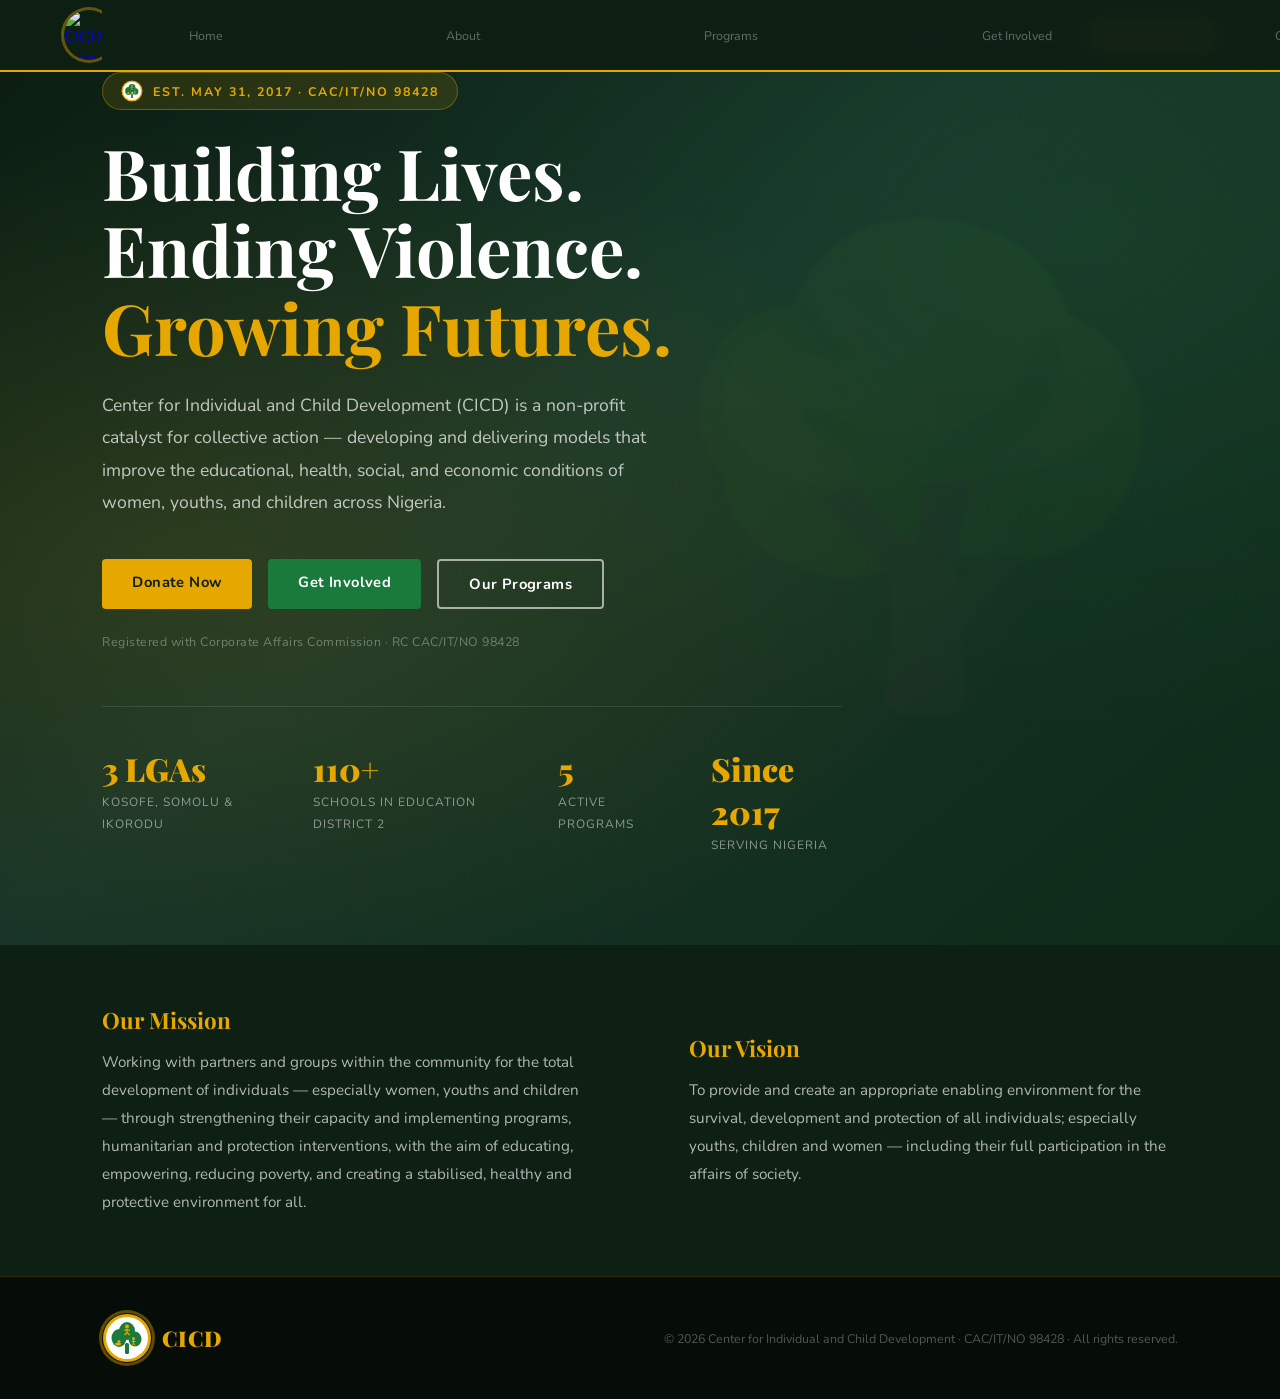
==== commit 7d58a0c5: "Replace nav logo SVG with real CICD logo image" ====
--- a/index.html
+++ b/index.html
@@ -1,4 +1,4 @@
-﻿<!DOCTYPE html>
+<!DOCTYPE html>
 <html lang="en">
 <head>
 <meta charset="UTF-8">
@@ -55,9 +55,7 @@
 <nav aria-label="Main navigation">
   <a href="index.html" class="nav-brand">
     <div class="nav-logo-img">
-      <svg viewBox="0 0 100 100" xmlns="http://www.w3.org/2000/svg">
-        <use href="#cicd-logo"/>
-      </svg>
+      <img src="media/cicd%20logo.jpeg" alt="CICD logo" width="50" height="50">
     </div>
     <div class="nav-logo-text">
       <span class="nav-logo-abbr">CICD</span>
--- a/style.css
+++ b/style.css
@@ -39,18 +39,15 @@
 }
 
 .nav-logo-img {
-  width: 52px; height: 52px;
+  width: 50px; height: 50px;
   border-radius: 50%;
-  background: var(--gold);
-  border: 2.5px solid rgba(255,255,255,0.18);
-  box-shadow: 0 0 0 3px rgba(230,168,0,0.25);
+  box-shadow: 0 0 0 3px rgba(230,168,0,0.4);
   display: flex; align-items: center; justify-content: center;
   flex-shrink: 0;
-  overflow: hidden;
-  padding: 3px;
-}
-
-.nav-logo-img svg { width: 100%; height: 100%; display: block; }
+}
+
+.nav-logo-img svg { width: 50px; height: 50px; display: block; border-radius: 50%; }
+.nav-logo-img img { width: 50px; height: 50px; display: block; border-radius: 50%; object-fit: cover; }
 
 .nav-logo-text {
   display: flex; flex-direction: column;
@@ -751,18 +748,14 @@
 .footer-brand { display: flex; align-items: center; gap: 10px; }
 
 .footer-logo-circle {
-  width: 52px; height: 52px;
+  width: 50px; height: 50px;
   border-radius: 50%;
-  background: var(--gold);
-  border: 2.5px solid rgba(255,255,255,0.18);
-  box-shadow: 0 0 0 3px rgba(230,168,0,0.25);
+  box-shadow: 0 0 0 3px rgba(230,168,0,0.4);
   display: flex; align-items: center; justify-content: center;
   flex-shrink: 0;
-  overflow: hidden;
-  padding: 3px;
-}
-
-.footer-logo-circle svg { width: 100%; height: 100%; display: block; }
+}
+
+.footer-logo-circle svg { width: 50px; height: 50px; display: block; border-radius: 50%; }
 
 .footer-logo-text {
   font-family: 'Playfair Display', serif;
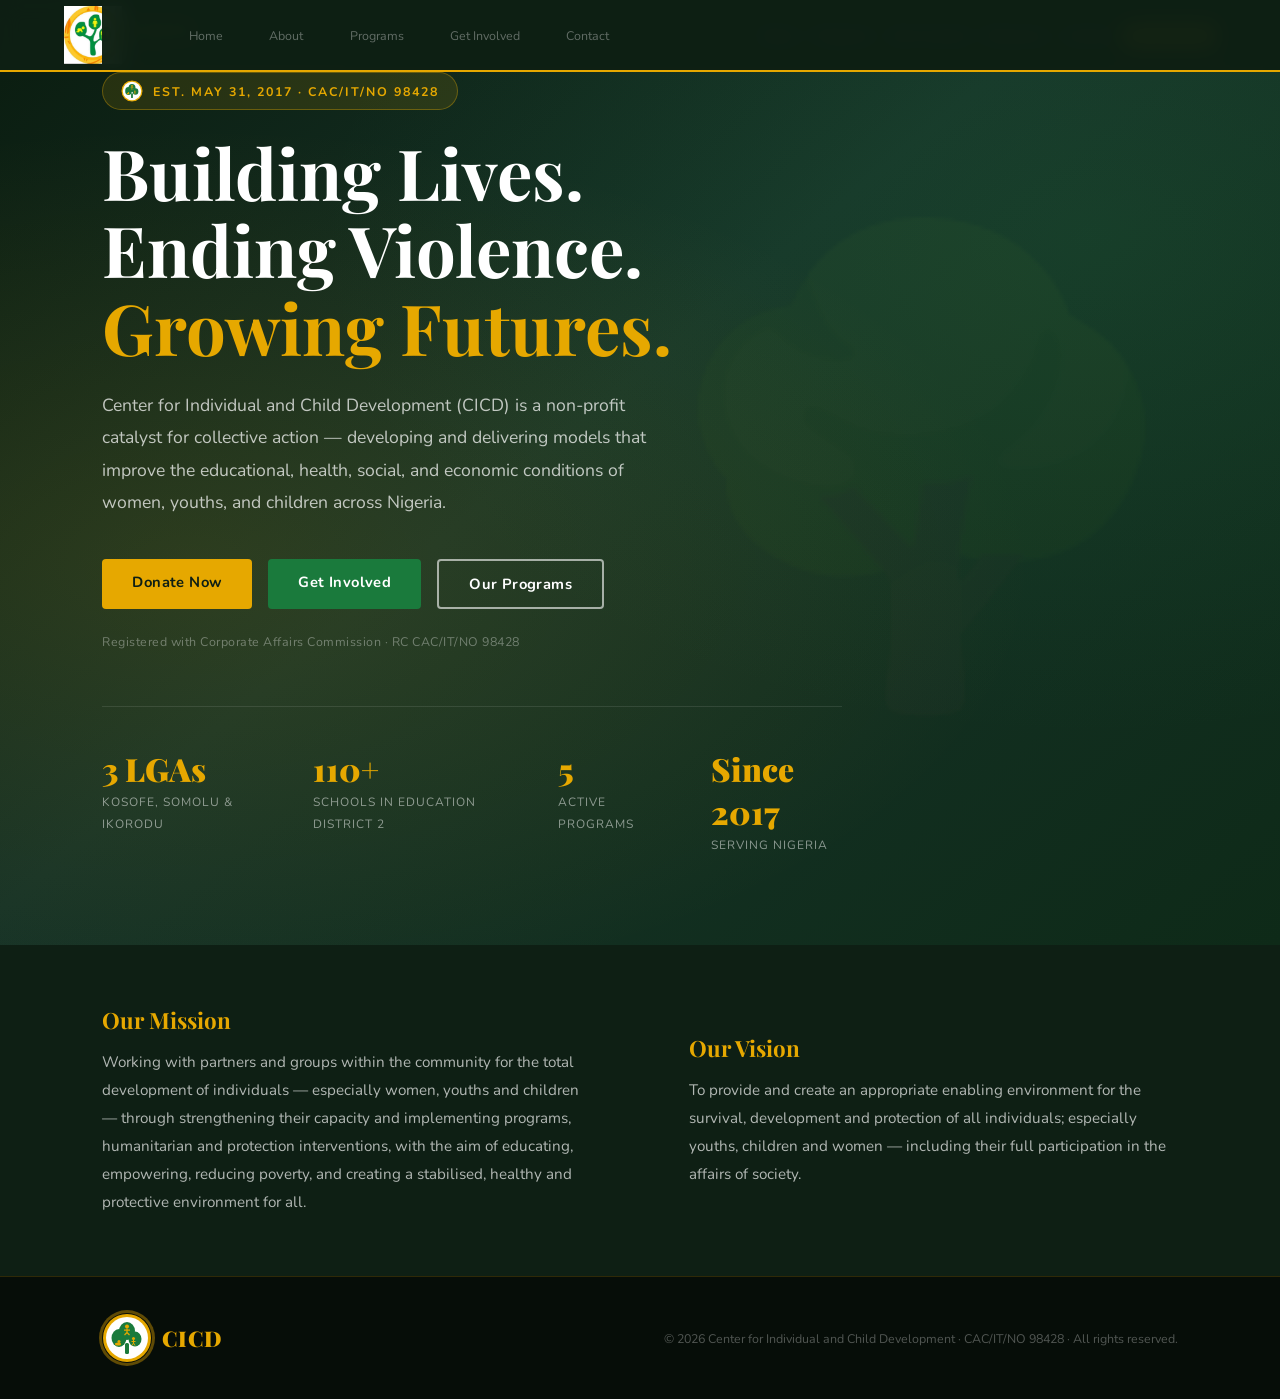
==== commit 2e247523: "Fix nav layout and logo display" ====
--- a/index.html
+++ b/index.html
@@ -55,7 +55,7 @@
 <nav aria-label="Main navigation">
   <a href="index.html" class="nav-brand">
     <div class="nav-logo-img">
-      <img src="media/cicd%20logo.jpeg" alt="CICD logo" width="50" height="50">
+      <img src="media/cicd%20logo.jpeg" alt="CICD logo">
     </div>
     <div class="nav-logo-text">
       <span class="nav-logo-abbr">CICD</span>
--- a/style.css
+++ b/style.css
@@ -27,27 +27,26 @@
   position: fixed; top: 0; width: 100%; z-index: 1000;
   background: rgba(14,31,20,0.97);
   backdrop-filter: blur(10px);
-  display: flex; align-items: center; justify-content: space-between;
+  display: flex; align-items: center;
   padding: 0 5%;
   height: 72px;
   border-bottom: 2px solid var(--gold);
+  gap: 1.5rem;
 }
 
 .nav-brand {
-  display: flex; align-items: center; gap: 12px;
+  display: flex; align-items: center; gap: 10px;
   text-decoration: none;
+  flex-shrink: 0;
 }
 
 .nav-logo-img {
-  width: 50px; height: 50px;
-  border-radius: 50%;
-  box-shadow: 0 0 0 3px rgba(230,168,0,0.4);
-  display: flex; align-items: center; justify-content: center;
+  width: 58px; height: 58px;
   flex-shrink: 0;
 }
 
-.nav-logo-img svg { width: 50px; height: 50px; display: block; border-radius: 50%; }
-.nav-logo-img img { width: 50px; height: 50px; display: block; border-radius: 50%; object-fit: cover; }
+.nav-logo-img svg { width: 58px; height: 58px; display: block; border-radius: 50%; }
+.nav-logo-img img { width: 58px; height: 58px; display: block; object-fit: contain; }
 
 .nav-logo-text {
   display: flex; flex-direction: column;
@@ -69,13 +68,14 @@
   line-height: 1.2;
 }
 
-.nav-links { display: flex; gap: 0.9rem; list-style: none; }
+.nav-links { display: flex; gap: 0.25rem; list-style: none; margin-left: auto; align-items: center; }
 .nav-links a {
   color: rgba(255,255,255,0.8);
   text-decoration: none;
-  font-size: 0.88rem;
+  font-size: 0.82rem;
   font-weight: 600;
-  letter-spacing: 0.4px;
+  letter-spacing: 0.3px;
+  padding: 4px 6px;
   transition: color 0.2s;
 }
 .nav-links a:hover { color: var(--gold); }
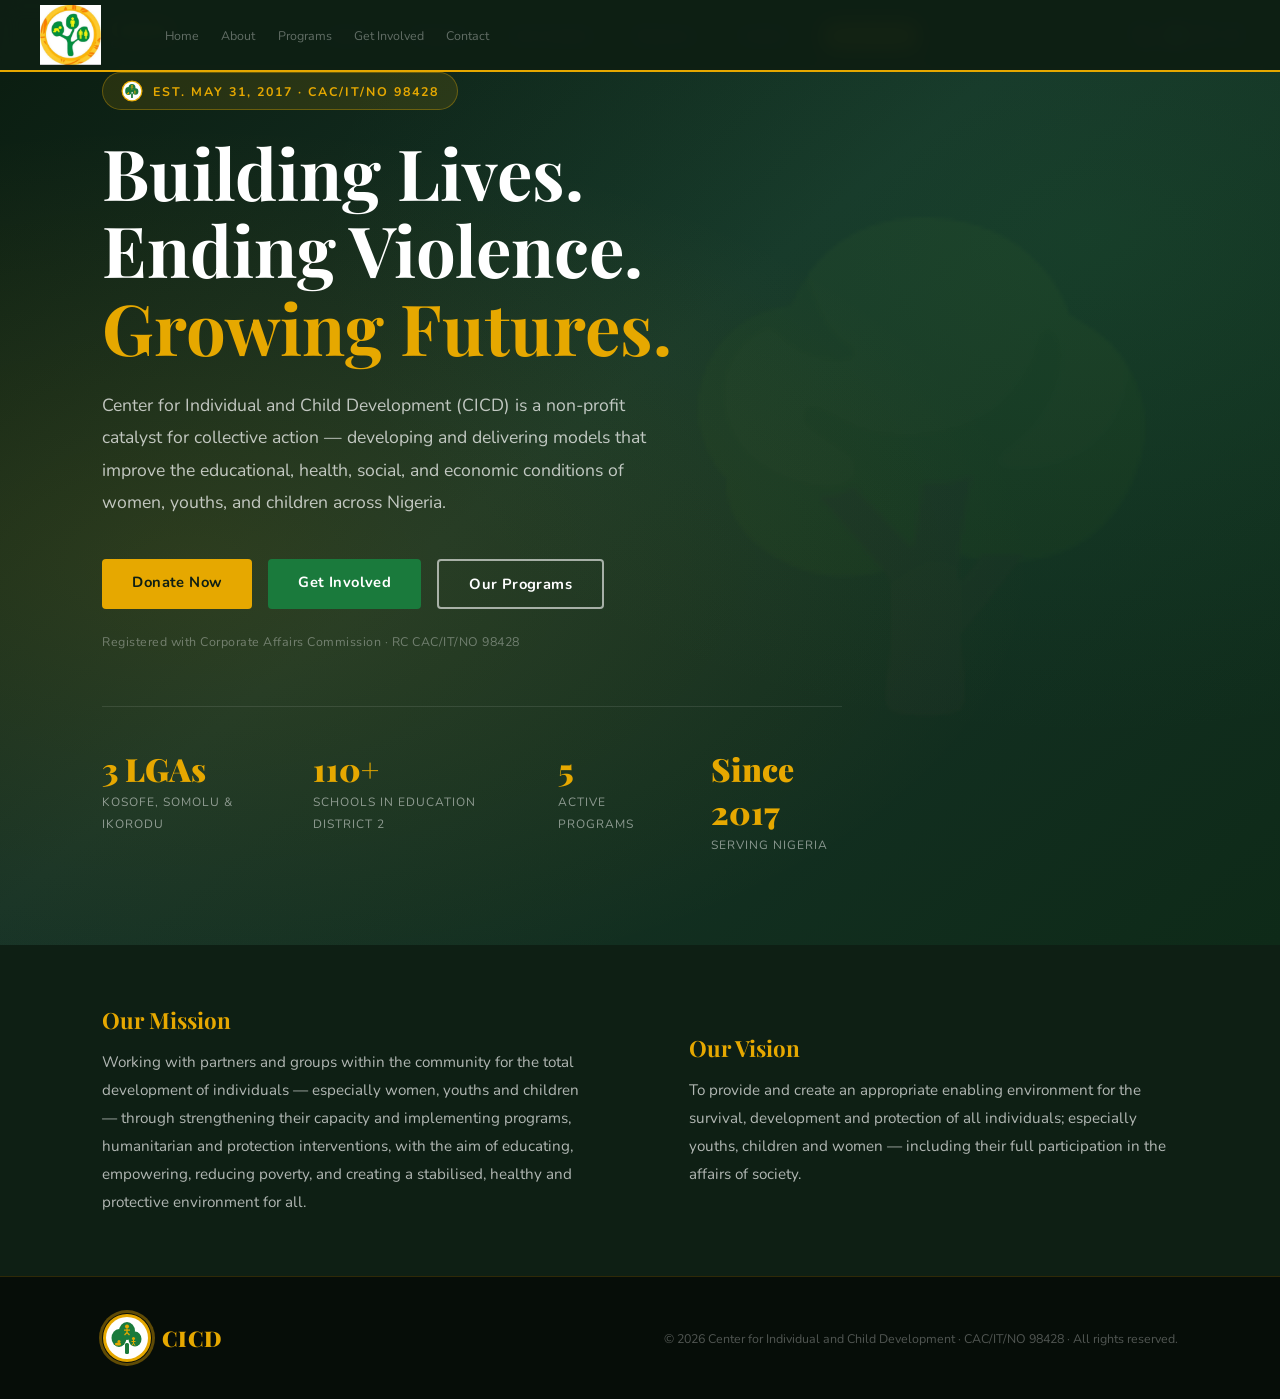
==== commit cad1f9c5: "Add social/contact icons to navbar far right with Font Awesome" ====
--- a/index.html
+++ b/index.html
@@ -15,6 +15,7 @@
 <link rel="preconnect" href="https://fonts.googleapis.com">
 <link rel="preconnect" href="https://fonts.gstatic.com" crossorigin>
 <link href="https://fonts.googleapis.com/css2?family=Playfair+Display:wght@700;900&family=Nunito:wght@300;400;600;700&display=swap" rel="stylesheet">
+<link rel="stylesheet" href="https://cdnjs.cloudflare.com/ajax/libs/font-awesome/6.5.0/css/all.min.css">
 <link rel="stylesheet" href="style.css">
 </head>
 <body>
@@ -70,6 +71,12 @@
     <li><a href="contact.html">Contact</a></li>
     <li><a href="get-involved.html" class="nav-cta">Donate Now</a></li>
   </ul>
+  <div class="nav-contact-icons">
+    <a href="tel:+2348033918951" aria-label="Call us"><i class="fa-solid fa-phone"></i></a>
+    <a href="mailto:Cicdngo@yahoo.com" aria-label="Email us"><i class="fa-solid fa-envelope"></i></a>
+    <a href="https://facebook.com/Cicdngo" target="_blank" rel="noopener" aria-label="Facebook"><i class="fa-brands fa-facebook-f"></i></a>
+    <a href="https://instagram.com/Cicdngo" target="_blank" rel="noopener" aria-label="Instagram"><i class="fa-brands fa-instagram"></i></a>
+  </div>
   <button class="nav-hamburger" id="nav-hamburger" aria-label="Toggle navigation menu" aria-expanded="false" aria-controls="nav-menu">
     <span></span>
     <span></span>
--- a/style.css
+++ b/style.css
@@ -28,10 +28,9 @@
   background: rgba(14,31,20,0.97);
   backdrop-filter: blur(10px);
   display: flex; align-items: center;
-  padding: 0 5%;
-  height: 72px;
+  padding: 0 40px;
+  min-height: 72px;
   border-bottom: 2px solid var(--gold);
-  gap: 1.5rem;
 }
 
 .nav-brand {
@@ -41,12 +40,12 @@
 }
 
 .nav-logo-img {
-  width: 58px; height: 58px;
+  display: flex; align-items: center; justify-content: center;
   flex-shrink: 0;
 }
 
-.nav-logo-img svg { width: 58px; height: 58px; display: block; border-radius: 50%; }
-.nav-logo-img img { width: 58px; height: 58px; display: block; object-fit: contain; }
+.nav-logo-img svg { width: 60px; height: 60px; display: block; border-radius: 50%; }
+.nav-logo-img img { width: auto; height: auto; max-height: 60px; display: block; object-fit: contain; }
 
 .nav-logo-text {
   display: flex; flex-direction: column;
@@ -68,7 +67,20 @@
   line-height: 1.2;
 }
 
-.nav-links { display: flex; gap: 0.25rem; list-style: none; margin-left: auto; align-items: center; }
+.nav-links { display: flex; gap: 30px; list-style: none; align-items: center; }
+
+.nav-contact-icons {
+  display: flex; align-items: center; gap: 16px;
+  margin-left: auto;
+}
+.nav-contact-icons a {
+  color: rgba(255,255,255,0.75);
+  font-size: 16px;
+  text-decoration: none;
+  transition: color 0.2s;
+  display: flex; align-items: center;
+}
+.nav-contact-icons a:hover { color: var(--gold); }
 .nav-links a {
   color: rgba(255,255,255,0.8);
   text-decoration: none;
@@ -628,7 +640,7 @@
 .impact-item p { font-size: 0.82rem; line-height: 1.6; color: rgba(255,255,255,0.8); }
 
 /* ===== CONTACT ===== */
-#contact { background: var(--dark); }
+#contact { background: var(--cream); }
 
 .contact-grid {
   display: grid;
@@ -637,8 +649,8 @@
   align-items: start;
 }
 
-.contact-info h2 { font-size: 2.3rem; color: var(--white); margin-bottom: 1rem; }
-.contact-info > p { font-size: 0.97rem; color: rgba(255,255,255,0.62); line-height: 1.8; margin-bottom: 2.5rem; }
+.contact-info h2 { font-size: 2.3rem; color: var(--dark); margin-bottom: 1rem; }
+.contact-info > p { font-size: 0.97rem; color: var(--text); line-height: 1.8; margin-bottom: 2.5rem; }
 
 .contact-details { display: flex; flex-direction: column; gap: 1.2rem; }
 
@@ -646,56 +658,57 @@
 
 .contact-icon {
   width: 42px; height: 42px;
-  background: rgba(230,168,0,0.12);
-  border: 1px solid rgba(230,168,0,0.28);
+  background: rgba(26,122,60,0.1);
+  border: 1px solid rgba(26,122,60,0.25);
   border-radius: 8px;
   display: flex; align-items: center; justify-content: center;
   font-size: 1.1rem;
   flex-shrink: 0;
 }
 
-.contact-item h4 { font-size: 0.75rem; color: var(--gold); margin-bottom: 0.2rem; letter-spacing: 1px; text-transform: uppercase; }
-.contact-item p { font-size: 0.9rem; color: rgba(255,255,255,0.68); }
-.contact-item a { color: rgba(255,255,255,0.68); text-decoration: none; }
-.contact-item a:hover { color: var(--gold); }
+.contact-item h4 { font-size: 0.75rem; color: var(--green); margin-bottom: 0.2rem; letter-spacing: 1px; text-transform: uppercase; }
+.contact-item p { font-size: 0.9rem; color: var(--text); }
+.contact-item a { color: var(--green); text-decoration: none; }
+.contact-item a:hover { color: var(--gold-dark); }
 
 .social-links { display: flex; gap: 0.8rem; margin-top: 2.5rem; }
 
 .social-btn {
   height: 44px;
   padding: 0 16px;
-  background: rgba(255,255,255,0.05);
-  border: 1px solid rgba(255,255,255,0.1);
+  background: rgba(26,122,60,0.08);
+  border: 1px solid rgba(26,122,60,0.2);
   border-radius: 8px;
   display: flex; align-items: center; justify-content: center;
   text-decoration: none;
   font-size: 0.82rem;
-  color: rgba(255,255,255,0.6);
+  color: var(--text);
   font-weight: 600;
   gap: 6px;
   transition: background 0.2s, border-color 0.2s, color 0.2s;
 }
 
-.social-btn:hover { background: rgba(230,168,0,0.15); border-color: var(--gold); color: var(--gold); }
+.social-btn:hover { background: rgba(230,168,0,0.15); border-color: var(--gold); color: var(--gold-dark); }
 
 .contact-form {
-  background: rgba(255,255,255,0.04);
-  border: 1px solid rgba(255,255,255,0.08);
+  background: #ffffff;
+  border: 1px solid rgba(0,0,0,0.08);
   border-radius: 16px;
   padding: 2.5rem;
-}
-
-.contact-form h3 { font-size: 1.4rem; color: var(--white); margin-bottom: 1.5rem; }
+  box-shadow: 0 4px 24px rgba(0,0,0,0.06);
+}
+
+.contact-form h3 { font-size: 1.4rem; color: var(--dark); margin-bottom: 1.5rem; }
 
 .contact-form input,
 .contact-form select,
 .contact-form textarea {
   width: 100%;
   padding: 11px 14px;
-  background: rgba(255,255,255,0.05);
-  border: 1px solid rgba(255,255,255,0.1);
+  background: var(--cream);
+  border: 1px solid rgba(0,0,0,0.15);
   border-radius: 6px;
-  color: var(--white);
+  color: var(--dark);
   font-family: 'Nunito', sans-serif;
   font-size: 0.9rem;
   outline: none;
@@ -704,10 +717,10 @@
 }
 
 .contact-form input::placeholder,
-.contact-form textarea::placeholder { color: rgba(255,255,255,0.28); }
+.contact-form textarea::placeholder { color: rgba(0,0,0,0.35); }
 
 .contact-form input:focus,
-.contact-form textarea:focus { border-color: var(--gold); }
+.contact-form textarea:focus { border-color: var(--green); }
 
 .contact-form textarea { height: 115px; resize: none; }
 
@@ -728,7 +741,7 @@
 .contact-submit:hover { background: var(--gold-dark); }
 
 .contact-form .form-group { margin-bottom: 1rem; }
-.contact-form .form-group label { color: rgba(255,255,255,0.7); }
+.contact-form .form-group label { color: var(--text); }
 .contact-form .form-group input,
 .contact-form .form-group select,
 .contact-form .form-group textarea { margin-bottom: 0; }
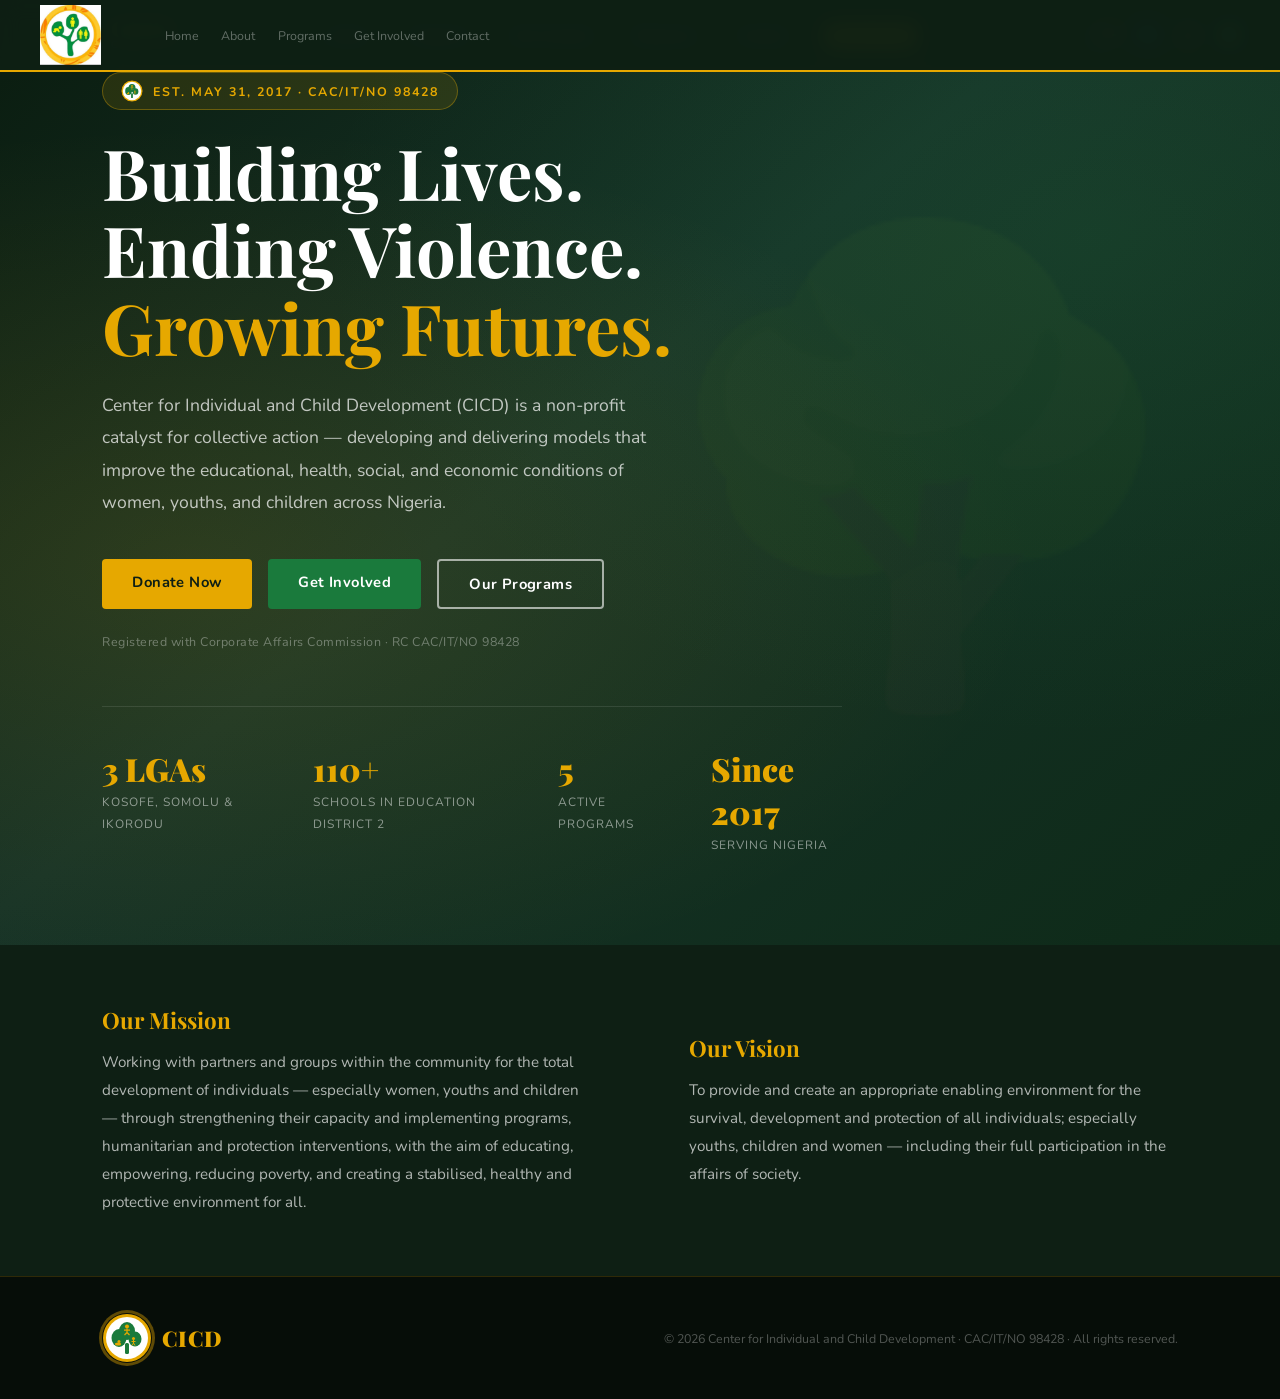
==== commit be99f1be: "Nav icons: use media folder images (Gmail, Facebook, Instagram, WhatsApp)" ====
--- a/index.html
+++ b/index.html
@@ -15,7 +15,6 @@
 <link rel="preconnect" href="https://fonts.googleapis.com">
 <link rel="preconnect" href="https://fonts.gstatic.com" crossorigin>
 <link href="https://fonts.googleapis.com/css2?family=Playfair+Display:wght@700;900&family=Nunito:wght@300;400;600;700&display=swap" rel="stylesheet">
-<link rel="stylesheet" href="https://cdnjs.cloudflare.com/ajax/libs/font-awesome/6.5.0/css/all.min.css">
 <link rel="stylesheet" href="style.css">
 </head>
 <body>
@@ -72,10 +71,18 @@
     <li><a href="get-involved.html" class="nav-cta">Donate Now</a></li>
   </ul>
   <div class="nav-contact-icons">
-    <a href="tel:+2348033918951" aria-label="Call us"><i class="fa-solid fa-phone"></i></a>
-    <a href="mailto:Cicdngo@yahoo.com" aria-label="Email us"><i class="fa-solid fa-envelope"></i></a>
-    <a href="https://facebook.com/Cicdngo" target="_blank" rel="noopener" aria-label="Facebook"><i class="fa-brands fa-facebook-f"></i></a>
-    <a href="https://instagram.com/Cicdngo" target="_blank" rel="noopener" aria-label="Instagram"><i class="fa-brands fa-instagram"></i></a>
+    <a href="mailto:Cicdngo@yahoo.com" aria-label="Email us">
+      <img src="media/GMAIL%20LOGO.png" alt="Email" class="nav-social-icon">
+    </a>
+    <a href="https://facebook.com/Cicdngo" target="_blank" rel="noopener" aria-label="Facebook">
+      <img src="media/FACEBOOK%20LOGO.png" alt="Facebook" class="nav-social-icon">
+    </a>
+    <a href="https://instagram.com/Cicdngo" target="_blank" rel="noopener" aria-label="Instagram">
+      <img src="media/INSTAGRAM%20LOGO.png" alt="Instagram" class="nav-social-icon">
+    </a>
+    <a href="https://wa.me/2348033918951" target="_blank" rel="noopener" aria-label="WhatsApp">
+      <img src="media/whatsapp%20logo.png" alt="WhatsApp" class="nav-social-icon">
+    </a>
   </div>
   <button class="nav-hamburger" id="nav-hamburger" aria-label="Toggle navigation menu" aria-expanded="false" aria-controls="nav-menu">
     <span></span>
--- a/style.css
+++ b/style.css
@@ -77,10 +77,16 @@
   color: rgba(255,255,255,0.75);
   font-size: 16px;
   text-decoration: none;
-  transition: color 0.2s;
+  transition: opacity 0.2s;
   display: flex; align-items: center;
 }
-.nav-contact-icons a:hover { color: var(--gold); }
+.nav-contact-icons a:hover { opacity: 0.75; }
+
+.nav-social-icon {
+  width: 24px; height: 24px;
+  object-fit: contain;
+  display: block;
+}
 .nav-links a {
   color: rgba(255,255,255,0.8);
   text-decoration: none;
